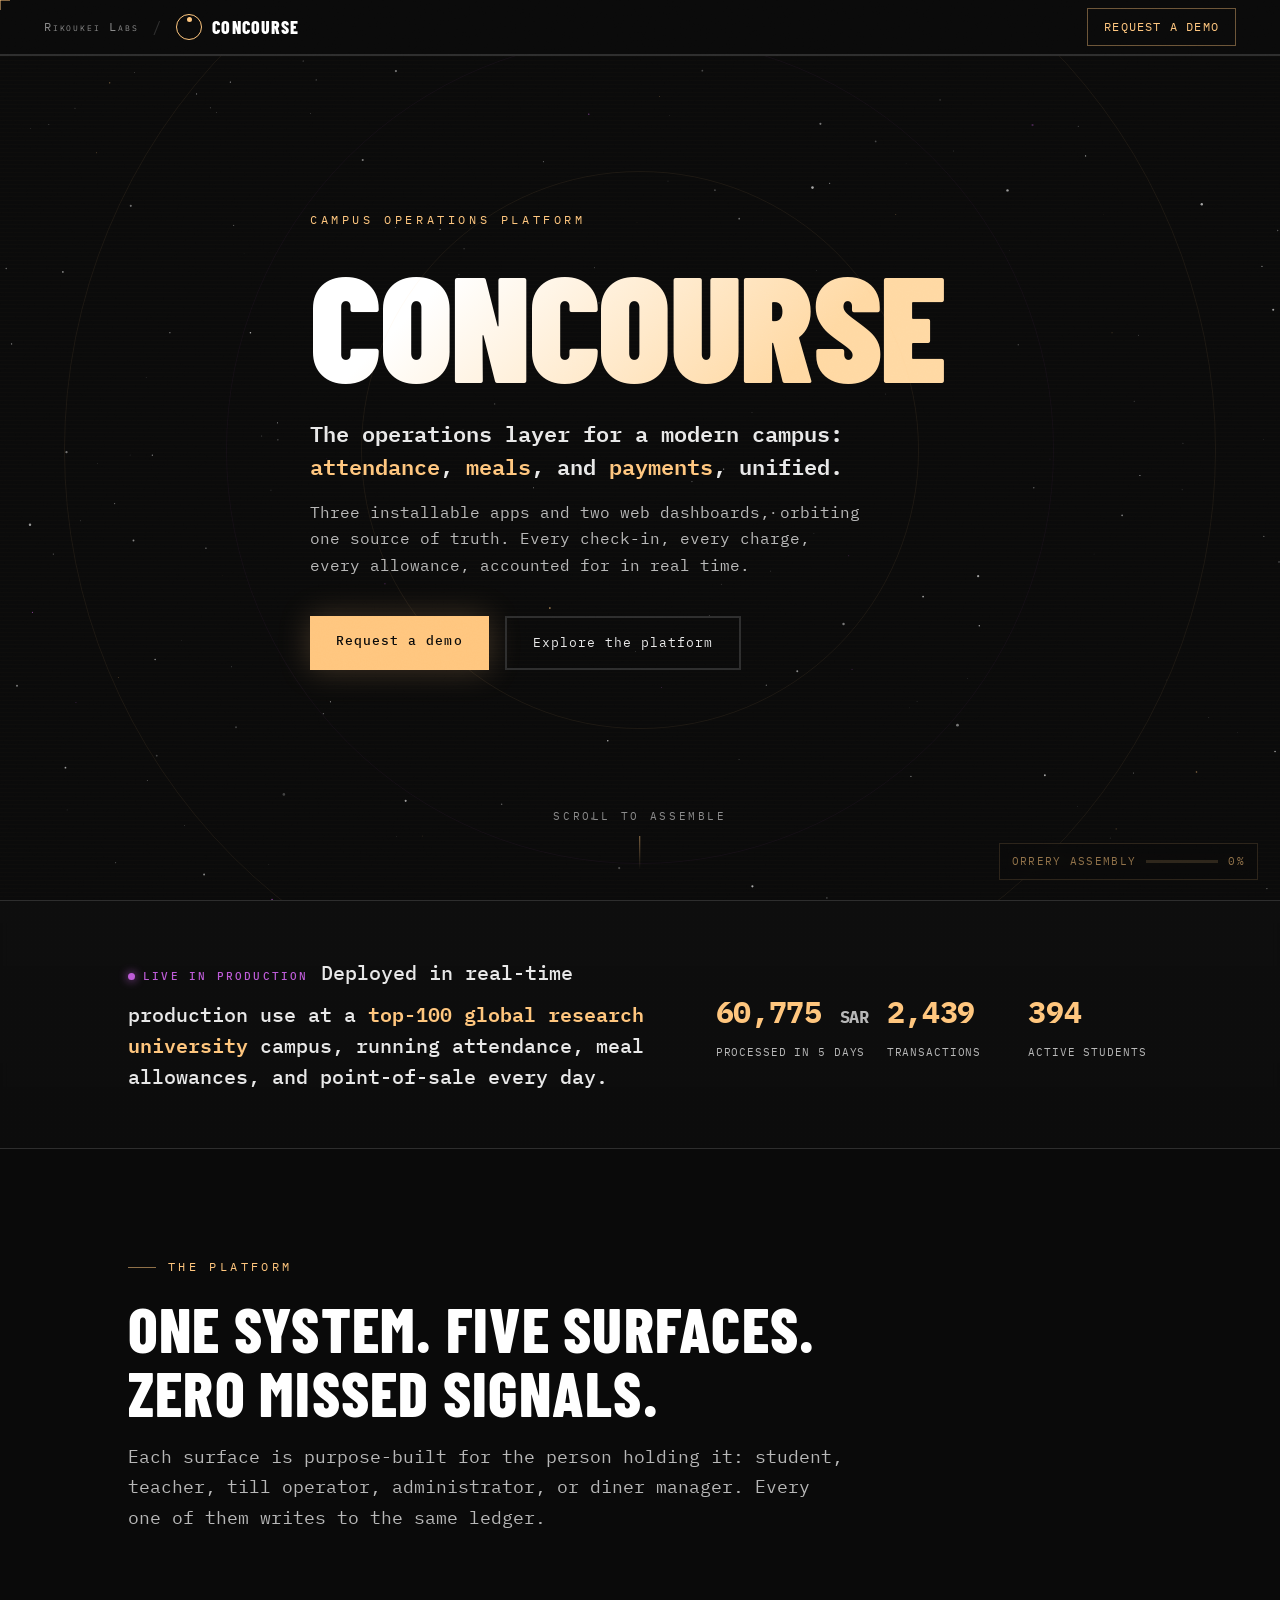
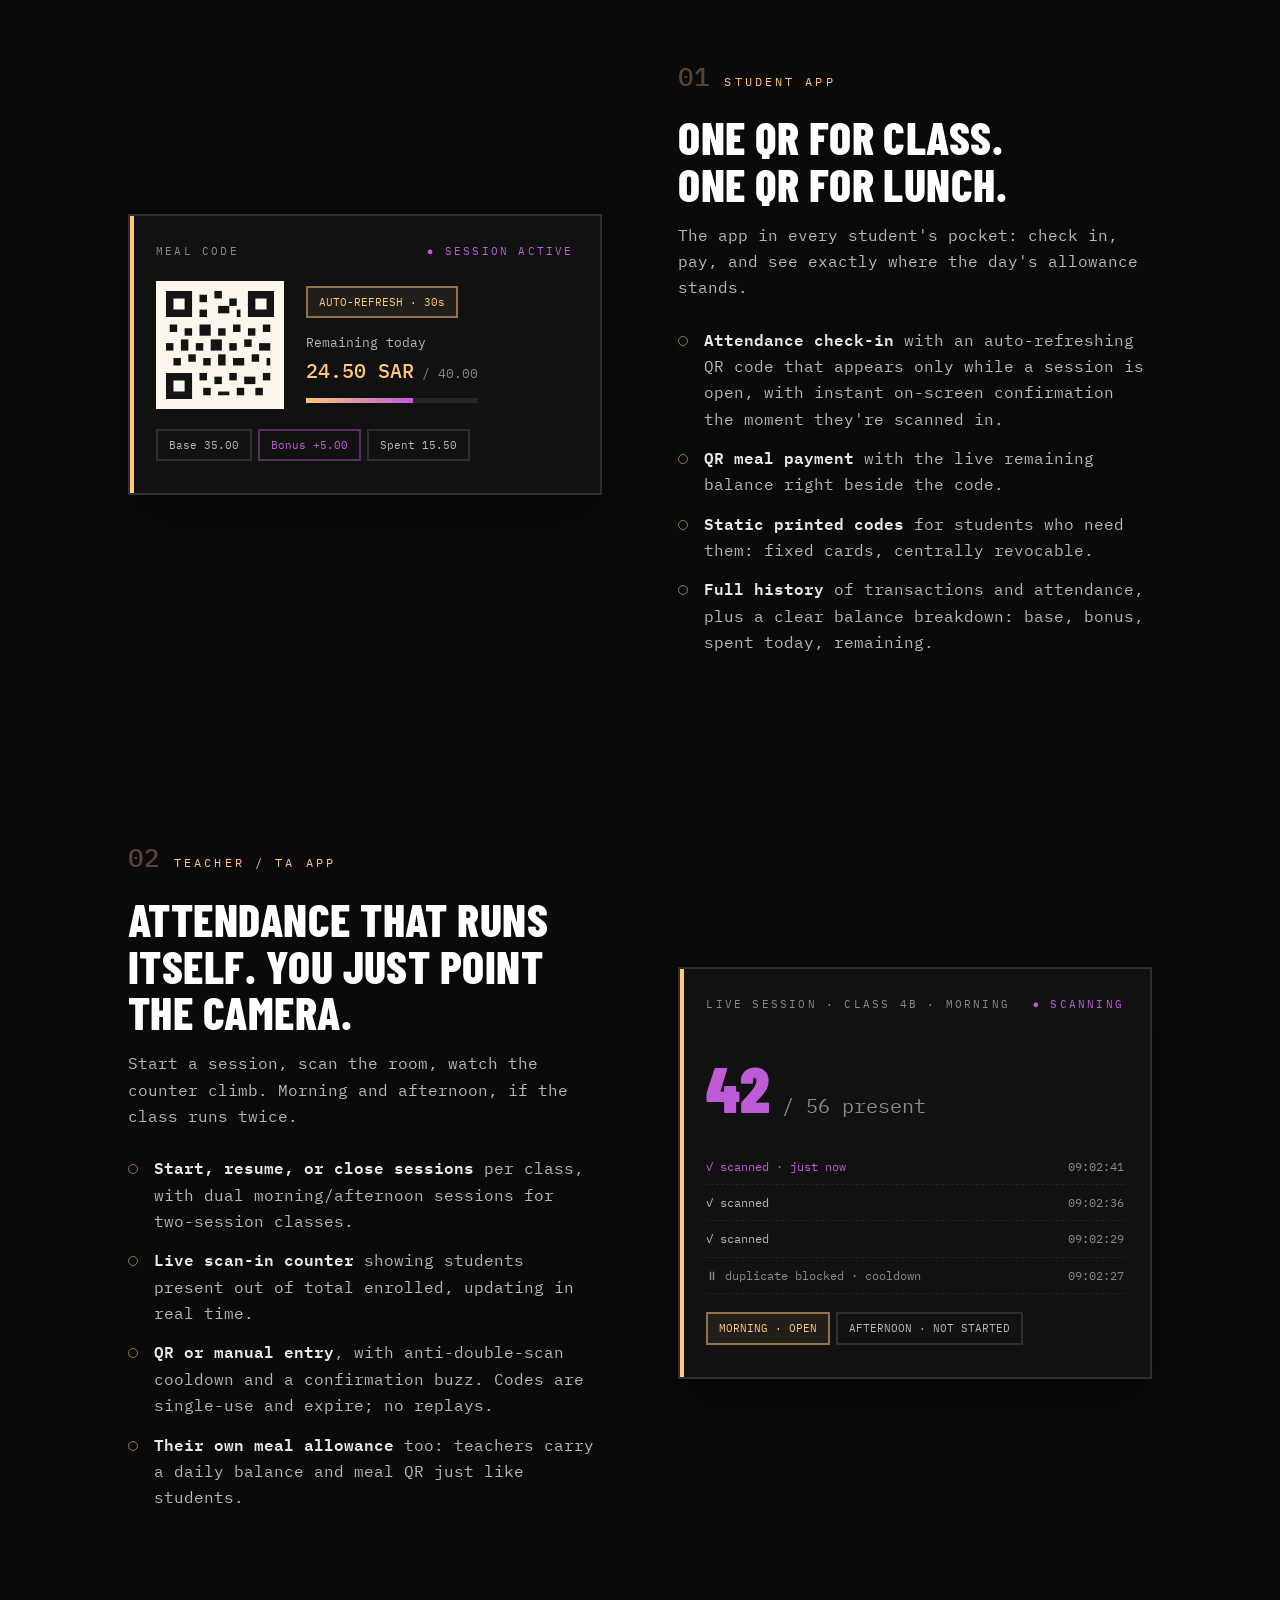
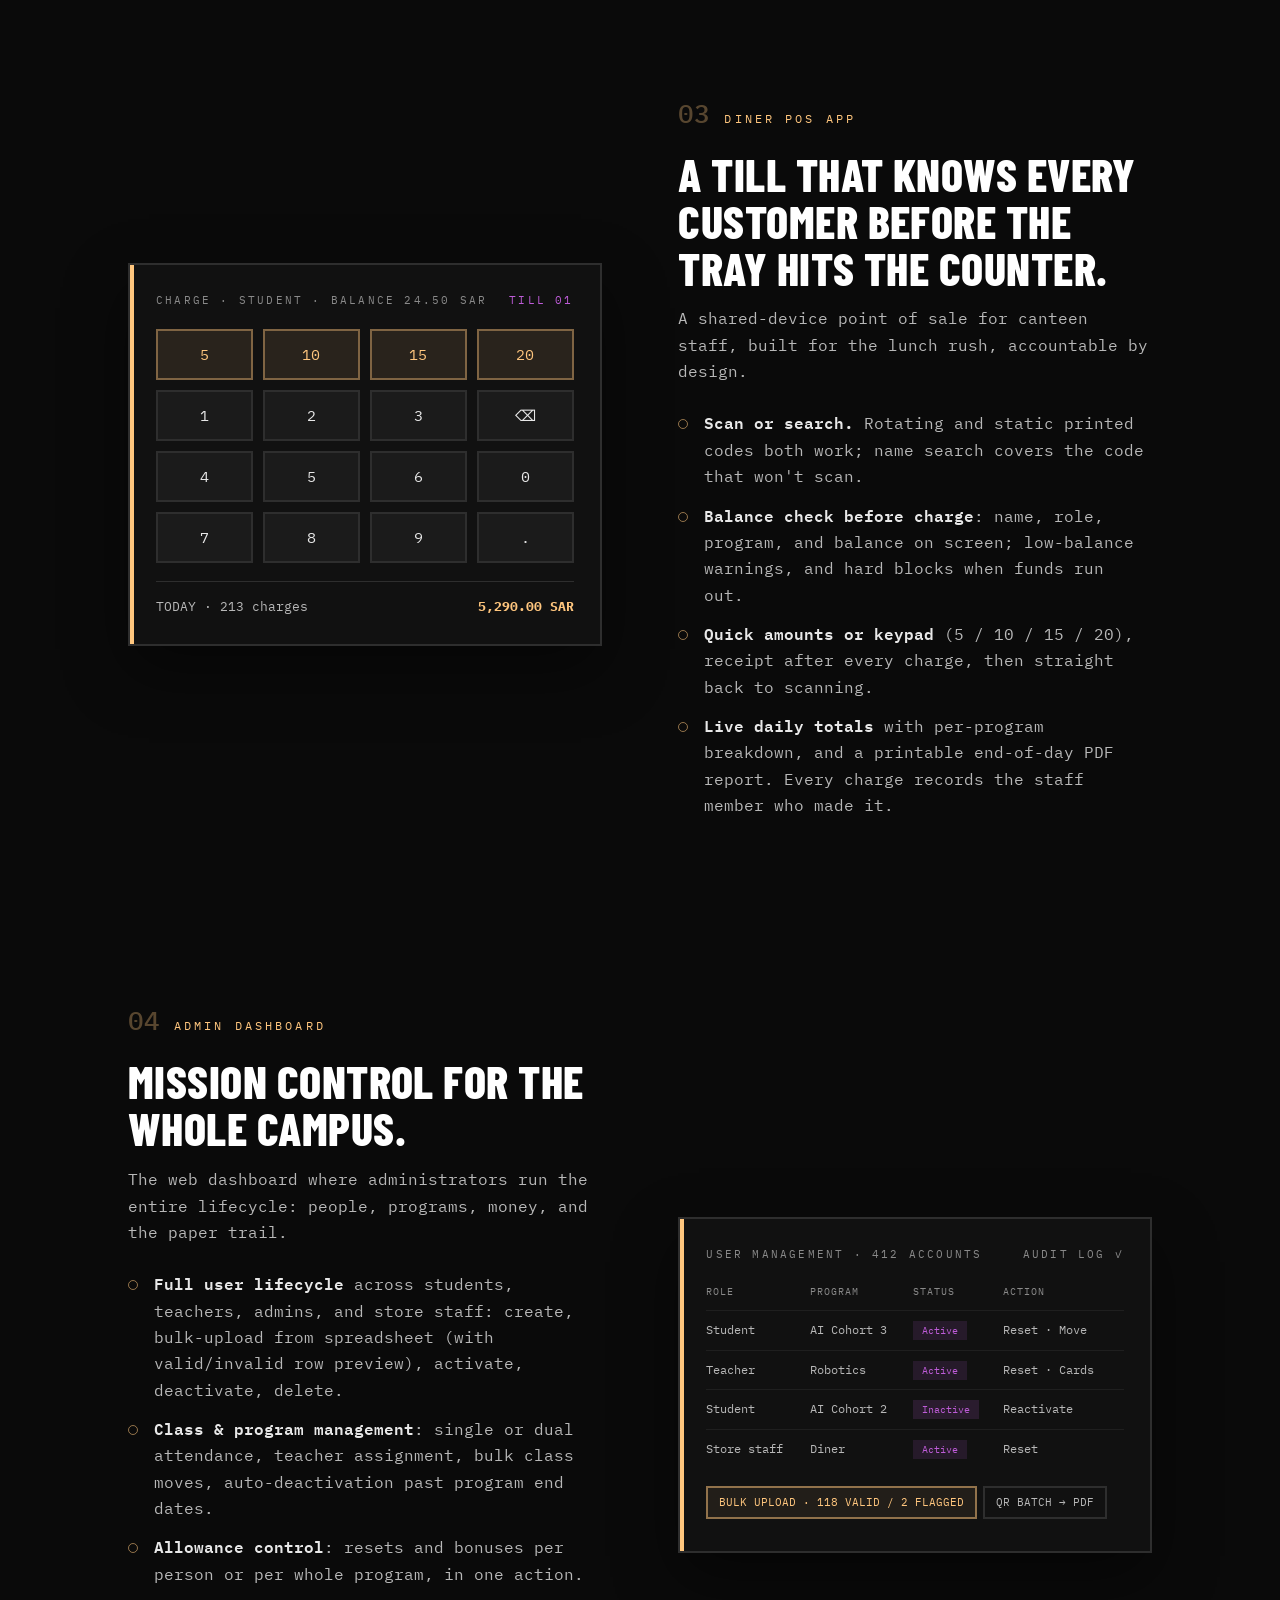
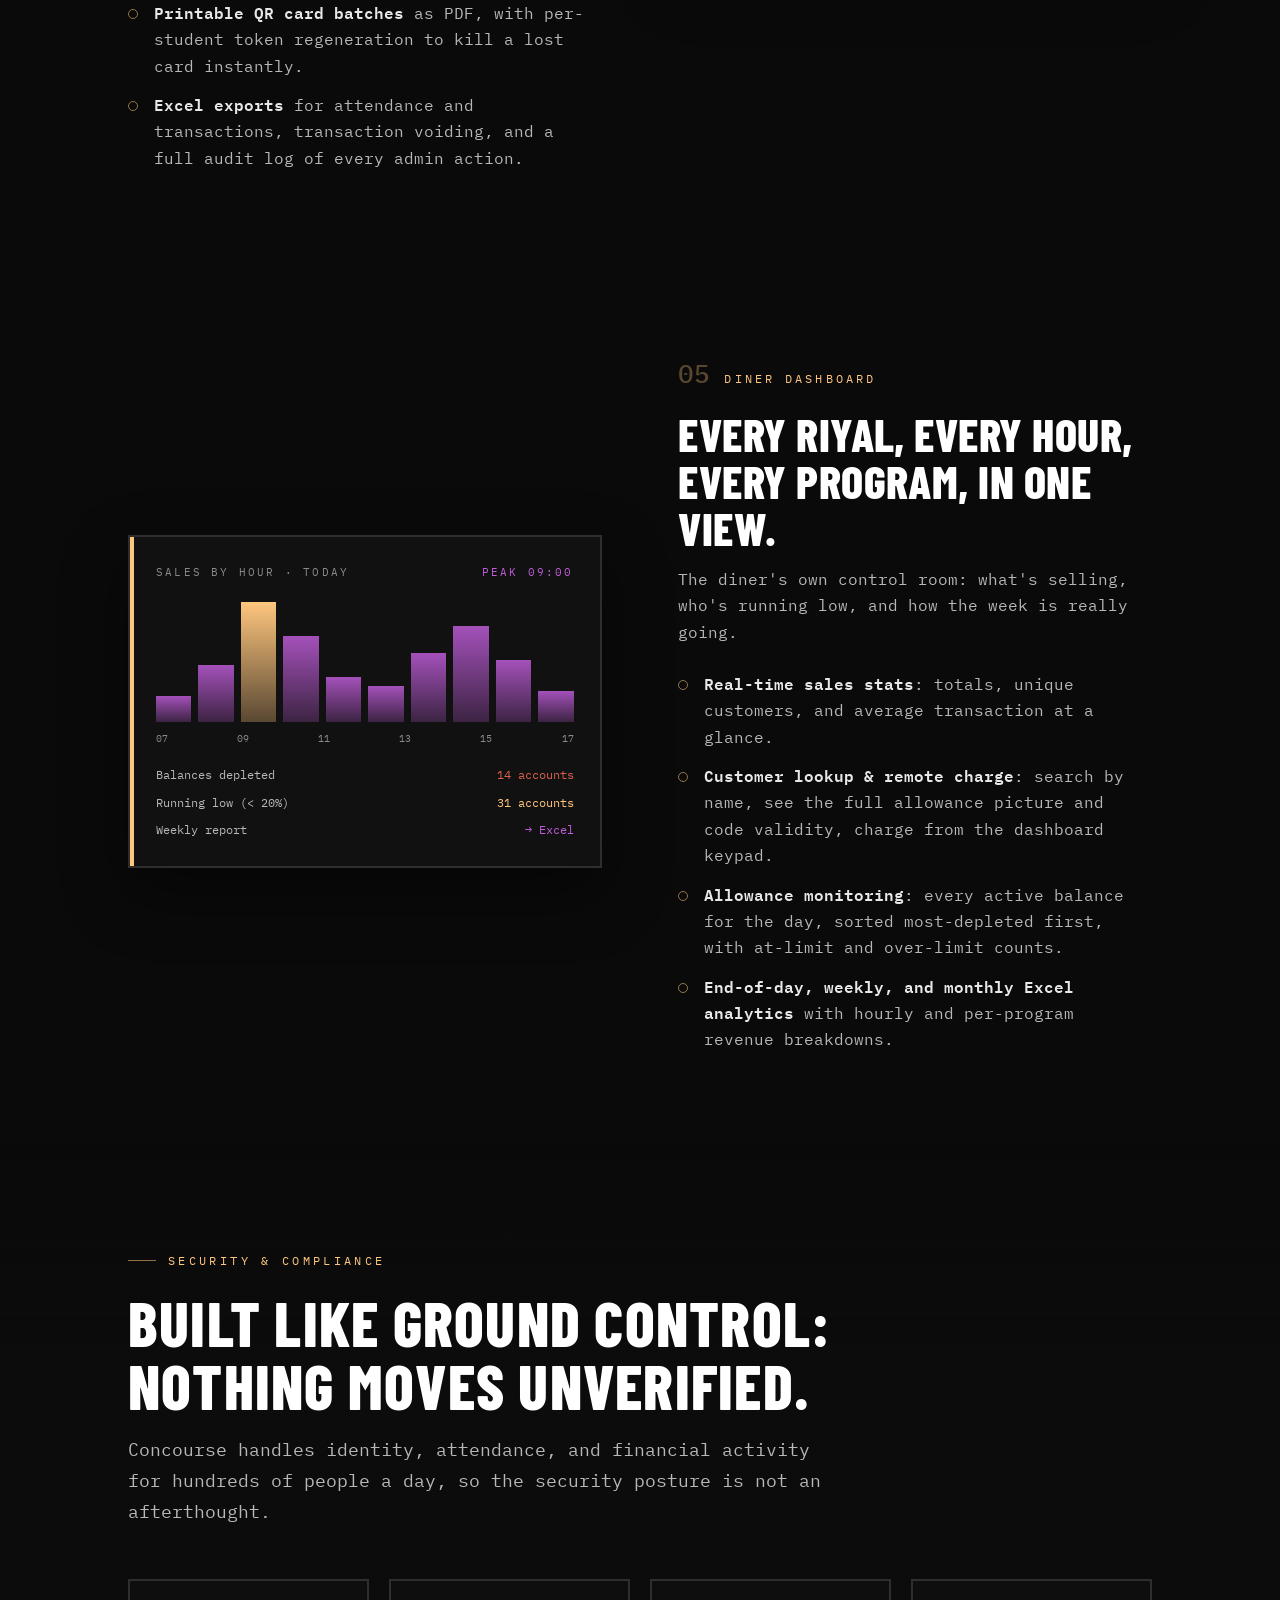
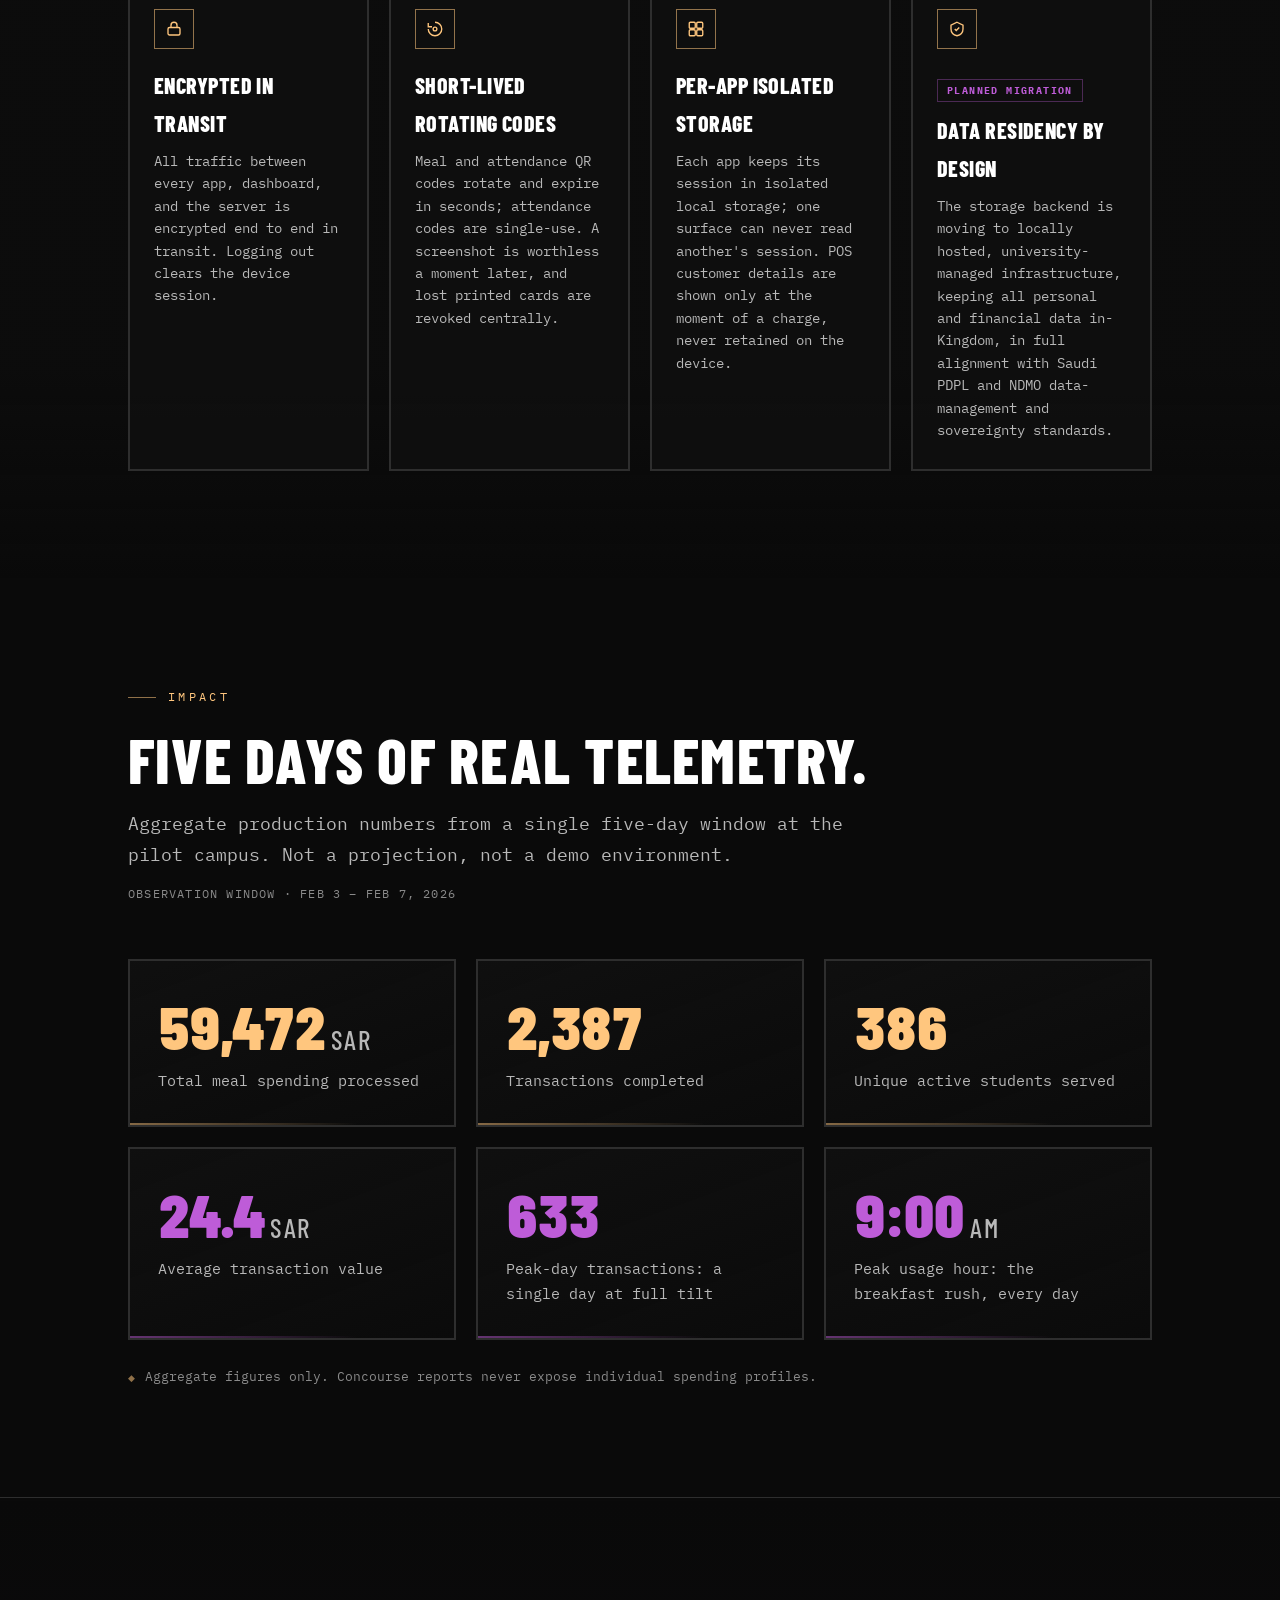
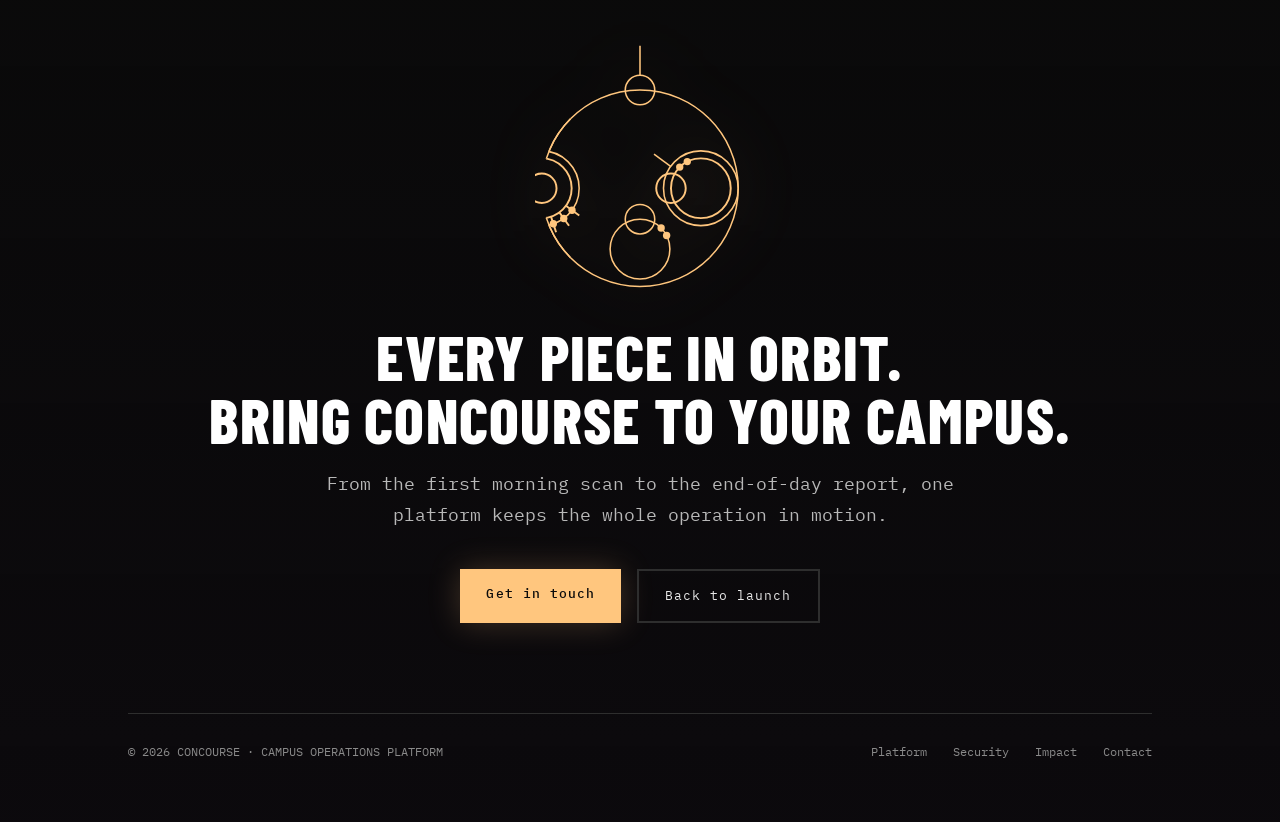
==== concourse/index.html @ 94d04d95 "add concourse" ====
<!DOCTYPE html>
<html lang="en">
<head>
<meta charset="UTF-8">
<meta name="viewport" content="width=device-width, initial-scale=1.0">
<title>Concourse | The operations layer for a modern campus</title>
<meta name="description" content="Concourse unifies attendance, meal allowances, and point-of-sale for a modern campus. Three installable apps, two web dashboards, one operations layer.">
<link rel="preconnect" href="https://fonts.googleapis.com">
<link rel="preconnect" href="https://fonts.gstatic.com" crossorigin>
<link href="https://fonts.googleapis.com/css2?family=Barlow+Condensed:wght@700;800;900&family=IBM+Plex+Mono:wght@400;500;600;700&display=swap" rel="stylesheet">
<style>
  :root {
    --bg: #0a0a0a;
    --bg-raised: #111111;
    --bg-card: #111111;
    --line: rgba(255, 198, 126, 0.14);
    --line-soft: #2e2e2e;
    --gold: #ffc67e;
    --gold-bright: #ffd9a3;
    --gold-dim: rgba(255, 198, 126, 0.55);
    --accent2: #be5cd8;
    --violet: #be5cd8;
    --red: #d9604f;
    --text: #e8e8e8;
    --text-dim: #b8b8b8;
    --text-faint: #8a8a8a;
    --font-display: "Barlow Condensed", "Arial Narrow", sans-serif;
    --font-mono: "IBM Plex Mono", ui-monospace, "SF Mono", Menlo, monospace;
    --max-w: 1120px;
  }

  * { margin: 0; padding: 0; box-sizing: border-box; }

  html { scroll-behavior: smooth; }
  @media (prefers-reduced-motion: reduce) {
    html { scroll-behavior: auto; }
  }

  body {
    background: var(--bg);
    color: var(--text);
    font-family: var(--font-mono);
    font-size: 15.5px;
    line-height: 1.7;
    overflow-x: hidden;
    -webkit-font-smoothing: antialiased;
  }

  ::selection { background: rgba(255, 198, 126, 0.25); color: #fff; }

  a { color: inherit; }

  /* ---------- Background layers ---------- */
  #starfield {
    position: fixed;
    inset: 0;
    z-index: 0;
    pointer-events: none;
  }

  #orrery-wrap {
    position: fixed;
    inset: 0;
    z-index: 0;
    display: flex;
    align-items: center;
    justify-content: center;
    pointer-events: none;
  }
  #orrery {
    width: min(88vmin, 780px);
    height: min(88vmin, 780px);
    opacity: 0.42;
    filter: drop-shadow(0 0 24px rgba(255, 198, 126, 0.12));
  }
  @media (max-width: 768px) {
    #orrery { width: 120vmin; height: 120vmin; opacity: 0.22; }
  }

  /* Assembly HUD readout */
  #hud {
    position: fixed;
    right: 22px;
    bottom: 20px;
    z-index: 40;
    font-family: var(--font-mono);
    font-size: 11px;
    letter-spacing: 0.12em;
    color: var(--gold-dim);
    background: rgba(10, 10, 10, 0.72);
    border: 1px solid var(--line);
    border-radius: 0;
    padding: 8px 12px;
    display: flex;
    align-items: center;
    gap: 10px;
    backdrop-filter: blur(6px);
    -webkit-backdrop-filter: blur(6px);
  }
  #hud .bar {
    width: 72px;
    height: 3px;
    background: rgba(255, 198, 126, 0.15);
    border-radius: 0;
    overflow: hidden;
  }
  #hud .bar i {
    display: block;
    height: 100%;
    width: 0%;
    background: var(--gold);
    border-radius: 0;
  }
  @media (max-width: 768px) { #hud { display: none; } }

  /* ---------- Page chrome ---------- */
  .page { position: relative; z-index: 1; }

  nav {
    position: fixed;
    top: 0; left: 0; right: 0;
    z-index: 50;
    display: flex;
    align-items: center;
    justify-content: space-between;
    padding: 0 clamp(20px, 4vw, 44px);
    height: 56px;
    background: var(--bg);
    border-bottom: 2px solid var(--line-soft);
    transition: border-color 0.3s;
  }
  nav.nav-scrolled { border-bottom-color: var(--gold); }
  .nav-left {
    display: flex;
    align-items: center;
    gap: 14px;
    min-width: 0;
  }
  .home-link {
    font-family: var(--font-mono);
    font-size: 12px;
    letter-spacing: 0.15em;
    font-variant: small-caps;
    text-decoration: none;
    color: var(--text-faint);
    white-space: nowrap;
    transition: color 0.2s;
  }
  .home-link:hover { color: var(--accent2); }
  .crumb-sep { color: var(--line-soft); font-family: var(--font-mono); }
  .brand {
    display: flex;
    align-items: center;
    gap: 10px;
    text-decoration: none;
    font-family: var(--font-display);
    font-weight: 800;
    letter-spacing: 0.06em;
    font-size: 18px;
    text-transform: uppercase;
    color: #ffffff;
  }
  .brand .mark {
    width: 26px; height: 26px;
    border: 1.5px solid var(--gold);
    border-radius: 50%;
    position: relative;
    flex-shrink: 0;
  }
  .brand .mark::after {
    content: "";
    position: absolute;
    top: 2px; left: 50%;
    width: 5px; height: 5px;
    margin-left: -2.5px;
    background: var(--gold);
    border-radius: 50%;
  }
  .nav-cta {
    font-family: var(--font-mono);
    font-size: 12px;
    letter-spacing: 0.1em;
    white-space: nowrap;
    text-decoration: none;
    color: var(--gold);
    border: 1px solid rgba(255, 198, 126, 0.4);
    border-radius: 0;
    padding: 8px 16px;
    transition: background 0.25s, color 0.25s;
  }
  .nav-cta:hover { background: var(--gold); color: #12100a; }
  @media (max-width: 480px) {
    .brand .brand-name { display: none; }
    .nav-cta { font-size: 11px; padding: 7px 12px; }
  }

  /* ---------- Shared section layout ---------- */
  section { position: relative; }
  .inner {
    max-width: var(--max-w);
    margin: 0 auto;
    padding: 0 clamp(20px, 5vw, 48px);
  }
  .eyebrow {
    font-family: var(--font-mono);
    font-size: 12px;
    letter-spacing: 0.28em;
    text-transform: uppercase;
    color: var(--gold);
    display: flex;
    align-items: center;
    gap: 12px;
    margin-bottom: 20px;
  }
  .eyebrow::before {
    content: "";
    width: 28px; height: 1px;
    background: var(--gold-dim);
  }
  h2 {
    font-family: var(--font-display);
    font-size: clamp(38px, 5.4vw, 62px);
    font-weight: 800;
    line-height: 1.02;
    letter-spacing: 0.02em;
    text-transform: uppercase;
    color: #ffffff;
    max-width: 18em;
  }
  .lede {
    color: var(--text-dim);
    max-width: 40em;
    margin-top: 18px;
    font-size: clamp(16px, 1.6vw, 18px);
  }

  /* Scroll reveal */
  .reveal {
    opacity: 0;
    transform: translateY(26px);
    transition: opacity 0.7s cubic-bezier(0.22, 1, 0.36, 1), transform 0.7s cubic-bezier(0.22, 1, 0.36, 1);
    transition-delay: var(--d, 0s);
  }
  .reveal.visible { opacity: 1; transform: none; }
  @media (prefers-reduced-motion: reduce) {
    .reveal { opacity: 1; transform: none; transition: none; }
  }

  /* ---------- Hero ---------- */
  .hero {
    min-height: 100svh;
    display: flex;
    flex-direction: column;
    justify-content: center;
    padding-top: 90px;
    padding-bottom: 110px;
    overflow: hidden;
  }
  .hero .orbits {
    position: absolute;
    inset: 0;
    display: flex;
    align-items: center;
    justify-content: center;
    pointer-events: none;
  }
  .hero .orbits span {
    position: absolute;
    border: 1px solid rgba(255, 198, 126, 0.07);
    border-radius: 50%;
  }
  .hero .orbits span:nth-child(1) { width: 62vmin; height: 62vmin; }
  .hero .orbits span:nth-child(2) { width: 92vmin; height: 92vmin; border-color: rgba(190, 92, 216, 0.05); }
  .hero .orbits span:nth-child(3) { width: 128vmin; height: 128vmin; }
  .hero-badge {
    font-family: var(--font-mono);
    font-size: 12px;
    letter-spacing: 0.3em;
    text-transform: uppercase;
    color: var(--gold);
    margin-bottom: 26px;
  }
  h1 {
    font-family: var(--font-display);
    font-size: clamp(68px, 12vw, 150px);
    font-weight: 900;
    letter-spacing: -0.01em;
    line-height: 0.9;
    text-transform: uppercase;
    background: linear-gradient(135deg, #ffffff 20%, var(--gold-bright) 75%);
    -webkit-background-clip: text;
    background-clip: text;
    color: transparent;
  }
  .hero .tagline {
    margin-top: 26px;
    font-size: clamp(16px, 2vw, 22px);
    font-weight: 600;
    color: var(--text);
    max-width: 30em;
    line-height: 1.5;
  }
  .hero .tagline em {
    font-style: normal;
    color: var(--gold);
  }
  .hero .sub {
    margin-top: 16px;
    color: var(--text-dim);
    max-width: 36em;
  }
  .hero-ctas { margin-top: 38px; display: flex; gap: 16px; flex-wrap: wrap; }
  .btn {
    display: inline-block;
    text-decoration: none;
    font-family: var(--font-mono);
    font-size: 13px;
    letter-spacing: 0.08em;
    padding: 14px 26px;
    border-radius: 0;
    transition: transform 0.2s, box-shadow 0.2s, background 0.2s, color 0.2s;
  }
  .btn-primary {
    background: var(--gold);
    color: #0a0a0a;
    font-weight: 500;
    box-shadow: 0 0 32px rgba(255, 198, 126, 0.22);
  }
  .btn-primary:hover { transform: translateY(-2px); box-shadow: 0 4px 44px rgba(255, 198, 126, 0.38); }
  .btn-ghost {
    color: var(--text);
    border: 2px solid var(--line-soft);
  }
  .btn-ghost:hover { border-color: var(--gold-dim); color: var(--gold); }
  .scroll-hint {
    position: absolute;
    bottom: 30px;
    left: 50%;
    transform: translateX(-50%);
    font-family: var(--font-mono);
    font-size: 11px;
    letter-spacing: 0.24em;
    color: var(--text-faint);
    text-transform: uppercase;
    display: flex;
    flex-direction: column;
    align-items: center;
    gap: 10px;
    white-space: nowrap;
  }
  .scroll-hint::after {
    content: "";
    width: 1px;
    height: 34px;
    background: linear-gradient(180deg, var(--gold-dim), transparent);
    animation: drip 2.2s ease-in-out infinite;
  }
  @keyframes drip {
    0% { transform: scaleY(0); transform-origin: top; }
    45% { transform: scaleY(1); transform-origin: top; }
    55% { transform: scaleY(1); transform-origin: bottom; }
    100% { transform: scaleY(0); transform-origin: bottom; }
  }
  @media (prefers-reduced-motion: reduce) { .scroll-hint::after { animation: none; } }

  /* ---------- Proof band ---------- */
  .proof {
    border-top: 1px solid var(--line-soft);
    border-bottom: 1px solid var(--line-soft);
    background: linear-gradient(180deg, rgba(17, 17, 17, 0.65), rgba(13, 13, 13, 0.85));
    backdrop-filter: blur(4px);
    -webkit-backdrop-filter: blur(4px);
    padding: 56px 0;
  }
  .proof .inner {
    display: grid;
    grid-template-columns: 1.2fr 1fr;
    gap: clamp(28px, 5vw, 72px);
    align-items: center;
  }
  .proof .claim {
    font-size: clamp(16px, 1.9vw, 20px);
    font-weight: 500;
    line-height: 1.55;
  }
  .proof .claim strong { color: var(--gold); font-weight: 600; }
  .proof .claim .live {
    display: inline-flex;
    align-items: center;
    gap: 8px;
    font-family: var(--font-mono);
    font-size: 11px;
    letter-spacing: 0.2em;
    color: var(--accent2);
    text-transform: uppercase;
    margin-bottom: 14px;
  }
  .proof .claim .live::before {
    content: "";
    width: 7px; height: 7px;
    border-radius: 50%;
    background: var(--accent2);
    box-shadow: 0 0 10px var(--accent2);
    animation: pulse 2s ease-in-out infinite;
  }
  @keyframes pulse { 50% { opacity: 0.35; } }
  .proof-stats {
    display: grid;
    grid-template-columns: repeat(3, 1fr);
    gap: 18px;
  }
  .proof-stats .ps b {
    display: block;
    font-size: clamp(22px, 2.6vw, 30px);
    font-weight: 700;
    color: var(--gold);
    letter-spacing: -0.01em;
    white-space: nowrap;
  }
  .proof-stats .ps span {
    font-family: var(--font-mono);
    font-size: 11px;
    letter-spacing: 0.08em;
    color: var(--text-dim);
    text-transform: uppercase;
  }
  @media (max-width: 860px) {
    .proof .inner { grid-template-columns: 1fr; }
  }

  /* ---------- Feature surfaces ---------- */
  .features-head { padding: clamp(90px, 12vh, 150px) 0 30px; }

  .surface {
    padding: clamp(70px, 10vh, 120px) 0;
  }
  .surface .inner {
    display: grid;
    grid-template-columns: 1fr 1fr;
    gap: clamp(36px, 6vw, 88px);
    align-items: center;
  }
  .surface:nth-of-type(even) .inner .s-visual { order: -1; }
  .s-label {
    font-family: var(--font-mono);
    font-size: 12px;
    letter-spacing: 0.26em;
    color: var(--gold);
    text-transform: uppercase;
    margin-bottom: 16px;
    display: flex;
    align-items: baseline;
    gap: 14px;
  }
  .s-label .num {
    font-size: 26px;
    color: rgba(255, 198, 126, 0.32);
    font-weight: 500;
    letter-spacing: 0;
  }
  .surface h3 {
    font-family: var(--font-display);
    font-size: clamp(32px, 4vw, 46px);
    font-weight: 800;
    line-height: 1.02;
    letter-spacing: 0.01em;
    text-transform: uppercase;
    color: #ffffff;
  }
  .surface .s-desc { color: var(--text-dim); margin-top: 14px; }
  .surface ul {
    list-style: none;
    margin-top: 26px;
    display: grid;
    gap: 13px;
  }
  .surface li {
    position: relative;
    padding-left: 26px;
    color: var(--text-dim);
    font-size: 15.5px;
  }
  .surface li::before {
    content: "";
    position: absolute;
    left: 0; top: 9px;
    width: 8px; height: 8px;
    border: 1.5px solid var(--gold-dim);
    border-radius: 50%;
  }
  .surface li b { color: var(--text); font-weight: 600; }

  /* Visual mock panels */
  .panel {
    background: linear-gradient(160deg, var(--bg-card), var(--bg-raised));
    border: 2px solid var(--line-soft);
    border-radius: 0;
    padding: 26px;
    box-shadow: 0 24px 60px rgba(0, 0, 0, 0.45);
    position: relative;
    overflow: hidden;
  }
  .panel::before {
    content: "";
    position: absolute;
    top: 0; left: 0;
    width: 4px;
    height: 100%;
    background: var(--gold);
  }
  .panel-title {
    font-family: var(--font-mono);
    font-size: 11px;
    letter-spacing: 0.2em;
    text-transform: uppercase;
    color: var(--text-faint);
    display: flex;
    justify-content: space-between;
    margin-bottom: 20px;
  }
  .panel-title .ok { color: var(--accent2); }

  .chip {
    display: inline-block;
    font-family: var(--font-mono);
    font-size: 11px;
    padding: 5px 11px;
    border-radius: 0;
    border: 2px solid var(--line-soft);
    color: var(--text-dim);
    margin: 0 6px 6px 0;
  }
  .chip.on { border-color: rgba(255, 198, 126, 0.5); color: var(--gold); background: rgba(255, 198, 126, 0.07); }
  .chip.teal { border-color: rgba(190, 92, 216, 0.4); color: var(--accent2); }

  .qr-row { display: flex; gap: 22px; align-items: center; flex-wrap: wrap; }
  .qr-box {
    background: #fdf6ec;
    border-radius: 0;
    padding: 10px;
    width: 128px;
    height: 128px;
    flex-shrink: 0;
  }
  .balance-line { font-family: var(--font-mono); font-size: 13px; color: var(--text-dim); margin-top: 8px; }
  .balance-line b { color: var(--gold); font-size: 20px; font-weight: 500; }
  .meter {
    height: 5px;
    background: rgba(160, 160, 160, 0.15);
    border-radius: 0;
    margin-top: 10px;
    overflow: hidden;
    min-width: 160px;
  }
  .meter i { display: block; height: 100%; width: 62%; background: linear-gradient(90deg, var(--gold), var(--accent2)); border-radius: 0; }

  .big-counter {
    display: flex;
    align-items: baseline;
    gap: 12px;
    font-weight: 700;
    margin: 6px 0 14px;
  }
  .big-counter b { font-family: var(--font-display); font-size: 64px; font-weight: 900; color: var(--accent2); letter-spacing: 0; }
  .big-counter span { font-size: 20px; color: var(--text-faint); font-weight: 400; }
  .scan-feed { font-family: var(--font-mono); font-size: 12px; display: grid; gap: 8px; color: var(--text-dim); }
  .scan-feed div { display: flex; justify-content: space-between; border-bottom: 1px dashed rgba(160, 160, 160, 0.12); padding-bottom: 7px; }
  .scan-feed .t { color: var(--text-faint); }
  .scan-feed .new { color: var(--accent2); }

  .keypad { display: grid; grid-template-columns: repeat(4, 1fr); gap: 10px; margin-top: 6px; }
  .keypad button {
    font-family: var(--font-mono);
    font-size: 15px;
    padding: 14px 0;
    background: rgba(160, 160, 160, 0.07);
    color: var(--text);
    border: 2px solid var(--line-soft);
    border-radius: 0;
    cursor: default;
  }
  .keypad button.gold { background: rgba(255, 198, 126, 0.1); border-color: rgba(255, 198, 126, 0.4); color: var(--gold); }
  .pos-total { display: flex; justify-content: space-between; font-family: var(--font-mono); font-size: 13px; color: var(--text-dim); margin-top: 18px; padding-top: 14px; border-top: 1px solid var(--line-soft); }
  .pos-total b { color: var(--gold); }

  .table-mock { font-family: var(--font-mono); font-size: 12px; width: 100%; border-collapse: collapse; }
  .table-mock th {
    text-align: left;
    color: var(--text-faint);
    font-weight: 400;
    letter-spacing: 0.1em;
    text-transform: uppercase;
    font-size: 10px;
    padding: 0 8px 10px 0;
  }
  .table-mock td { padding: 9px 8px 9px 0; border-top: 1px solid rgba(160, 160, 160, 0.1); color: var(--text-dim); }
  .pill { font-size: 10px; padding: 3px 9px; border-radius: 0; }
  .pill.a { background: rgba(190, 92, 216, 0.12); color: var(--accent2); }
  .pill.i { background: rgba(190, 92, 216, 0.14); color: var(--violet); }

  .bars { display: flex; align-items: flex-end; gap: 7px; height: 120px; margin-top: 10px; }
  .bars i {
    flex: 1;
    background: linear-gradient(180deg, rgba(190, 92, 216, 0.85), rgba(190, 92, 216, 0.25));
    border-radius: 0;
    min-width: 8px;
  }
  .bars i.peak { background: linear-gradient(180deg, var(--gold), rgba(255, 198, 126, 0.3)); }
  .bars-x { display: flex; justify-content: space-between; font-family: var(--font-mono); font-size: 10px; color: var(--text-faint); margin-top: 8px; }
  .low-list { margin-top: 18px; font-family: var(--font-mono); font-size: 12px; display: grid; gap: 7px; }
  .low-list div { display: flex; justify-content: space-between; color: var(--text-dim); }
  .low-list .warn { color: var(--gold); }
  .low-list .dep { color: var(--red); }

  @media (max-width: 860px) {
    .surface .inner { grid-template-columns: 1fr; }
    .surface:nth-of-type(even) .inner .s-visual { order: 0; }
  }

  /* ---------- Security ---------- */
  .security {
    padding: clamp(90px, 12vh, 150px) 0;
    background: linear-gradient(180deg, transparent, rgba(13, 13, 13, 0.6) 20%, rgba(13, 13, 13, 0.6) 80%, transparent);
  }
  .sec-grid {
    margin-top: 52px;
    display: grid;
    grid-template-columns: repeat(auto-fit, minmax(240px, 1fr));
    gap: 20px;
  }
  .sec-card {
    border: 2px solid var(--line-soft);
    border-radius: 0;
    padding: 28px 24px;
    background: rgba(17, 17, 17, 0.6);
    transition: border-color 0.3s, transform 0.3s;
  }
  .sec-card:hover { border-color: rgba(255, 198, 126, 0.35); transform: translateY(-3px); }
  .sec-card .ico {
    width: 40px; height: 40px;
    border: 1.5px solid var(--gold-dim);
    border-radius: 0;
    display: flex;
    align-items: center;
    justify-content: center;
    margin-bottom: 18px;
    color: var(--gold);
  }
  .sec-card h4 { font-family: var(--font-display); font-size: 22px; font-weight: 800; text-transform: uppercase; letter-spacing: 0.02em; color: #ffffff; margin-bottom: 8px; }
  .sec-card p { font-size: 14px; color: var(--text-dim); line-height: 1.6; }
  .sec-card .soon {
    display: inline-block;
    font-family: var(--font-mono);
    font-size: 10px;
    letter-spacing: 0.14em;
    text-transform: uppercase;
    color: var(--violet);
    border: 1px solid rgba(190, 92, 216, 0.35);
    border-radius: 0;
    padding: 2px 9px;
    margin-bottom: 10px;
  }

  /* ---------- Impact / metrics ---------- */
  .impact { padding: clamp(90px, 12vh, 150px) 0; }
  .impact .window-note {
    font-family: var(--font-mono);
    font-size: 12px;
    letter-spacing: 0.1em;
    color: var(--text-faint);
    margin-top: 14px;
  }
  .stat-grid {
    margin-top: 54px;
    display: grid;
    grid-template-columns: repeat(3, 1fr);
    gap: 20px;
  }
  .stat {
    border: 2px solid var(--line-soft);
    border-radius: 0;
    padding: 32px 28px;
    background: linear-gradient(160deg, rgba(17, 17, 17, 0.85), rgba(13, 13, 13, 0.5));
    position: relative;
    overflow: hidden;
  }
  .stat::after {
    content: "";
    position: absolute;
    bottom: 0; left: 0;
    width: 100%; height: 2px;
    background: linear-gradient(90deg, var(--gold), transparent 70%);
    opacity: 0.5;
  }
  .stat.teal::after { background: linear-gradient(90deg, var(--accent2), transparent 70%); }
  .stat .val {
    font-family: var(--font-display);
    font-size: clamp(42px, 5vw, 60px);
    font-weight: 900;
    letter-spacing: -0.02em;
    color: var(--gold);
    line-height: 1.1;
    font-variant-numeric: tabular-nums;
    white-space: nowrap;
  }
  .stat.teal .val { color: var(--accent2); }
  .stat .val small { font-size: 0.45em; font-weight: 500; color: var(--text-dim); letter-spacing: 0.05em; margin-left: 6px; }
  .stat .cap { margin-top: 10px; color: var(--text-dim); font-size: 14.5px; }
  .agg-note {
    margin-top: 26px;
    font-size: 13px;
    color: var(--text-faint);
    font-family: var(--font-mono);
    display: flex;
    align-items: center;
    gap: 10px;
  }
  .agg-note::before { content: "◆"; color: var(--gold-dim); font-size: 9px; }
  @media (max-width: 860px) { .stat-grid { grid-template-columns: 1fr 1fr; } }
  @media (max-width: 560px) { .stat-grid { grid-template-columns: 1fr; } }

  /* ---------- Footer / closing ---------- */
  .closing {
    padding: clamp(100px, 16vh, 190px) 0 60px;
    text-align: center;
    border-top: 1px solid var(--line-soft);
    background: linear-gradient(180deg, transparent, rgba(14, 10, 16, 0.55));
  }
  .closing .final-logo {
    width: clamp(150px, 22vw, 210px);
    height: auto;
    margin: 0 auto 36px;
    display: block;
    filter: drop-shadow(0 0 30px rgba(255, 198, 126, 0.25));
  }
  .closing h2 { margin: 0 auto; max-width: 15em; }
  .closing .lede { margin-left: auto; margin-right: auto; text-align: center; }
  .closing .hero-ctas { justify-content: center; }
  .foot-links {
    margin-top: 90px;
    padding-top: 28px;
    border-top: 1px solid var(--line-soft);
    display: flex;
    justify-content: space-between;
    align-items: center;
    flex-wrap: wrap;
    gap: 16px;
    font-family: var(--font-mono);
    font-size: 12px;
    color: var(--text-faint);
  }
  .foot-links .links { display: flex; gap: 18px 26px; flex-wrap: wrap; justify-content: center; }
  @media (max-width: 640px) {
    .foot-links { justify-content: center; text-align: center; }
  }
  .foot-links a { color: var(--text-faint); text-decoration: none; transition: color 0.2s; }
  .foot-links a:hover { color: var(--gold); }

  /* ---------- Rikoukei texture layers ---------- */
  .grain {
    position: fixed;
    inset: 0;
    width: 100%;
    height: 100%;
    pointer-events: none;
    z-index: 9000;
    opacity: 0.06;
    mix-blend-mode: overlay;
  }
  .scan-layer {
    position: fixed;
    inset: 0;
    pointer-events: none;
    z-index: 0;
    background: repeating-linear-gradient(
      0deg,
      transparent,
      transparent 3px,
      rgba(255, 198, 126, 0.015) 3px,
      rgba(255, 198, 126, 0.015) 4px
    );
  }

  /* ---------- Custom cursor (desktop) ---------- */
  @media (pointer: fine) {
    html, body, a, button { cursor: none; }
    .cursor-reticle {
      position: fixed;
      top: 0; left: 0;
      width: 24px; height: 24px;
      pointer-events: none;
      z-index: 10000;
      transform: translate(-50%, -50%);
      will-change: transform;
    }
    .cursor-reticle::before,
    .cursor-reticle::after {
      content: "";
      position: absolute;
      background: var(--gold);
    }
    .cursor-reticle::before { top: 50%; left: 2px; right: 2px; height: 1px; transform: translateY(-50%); }
    .cursor-reticle::after { left: 50%; top: 2px; bottom: 2px; width: 1px; transform: translateX(-50%); }
    .cursor-ring {
      position: fixed;
      top: 0; left: 0;
      width: 24px; height: 24px;
      border: 1.5px solid var(--gold);
      pointer-events: none;
      z-index: 10000;
      transform: translate(-50%, -50%);
      opacity: 0.6;
      will-change: transform;
    }
  }
  @media (pointer: coarse) {
    .cursor-reticle, .cursor-ring { display: none; }
  }

  /* ---------- Section header glitch ---------- */
  .glitch-active { animation: glitch-text 0.4s steps(2) forwards; }
  @keyframes glitch-text {
    0% { opacity: 1; transform: translate(0); text-shadow: none; }
    10% { opacity: 0.7; transform: translate(-3px, 1px); text-shadow: 2px 0 var(--gold), -2px 0 var(--accent2); }
    20% { opacity: 1; transform: translate(2px, -1px); text-shadow: -1px 0 var(--accent2), 1px 0 var(--gold); }
    30% { opacity: 0.8; transform: translate(0, 2px); text-shadow: 2px 0 var(--gold); }
    40% { opacity: 1; transform: translate(-1px, 0); text-shadow: none; }
    50% { opacity: 0.6; transform: translate(3px, 1px); text-shadow: -2px 0 var(--accent2), 3px 0 var(--gold); }
    60% { opacity: 1; transform: translate(0); text-shadow: 1px 0 var(--gold); }
    70% { opacity: 0.9; transform: translate(-2px, -1px); text-shadow: -1px 0 var(--accent2); }
    80% { opacity: 1; transform: translate(1px, 0); text-shadow: none; }
    100% { opacity: 1; transform: translate(0); text-shadow: none; }
  }
  @media (prefers-reduced-motion: reduce) {
    .glitch-active { animation: none; }
  }

  /* ---------- Warp-in arrival (from the Rikoukei site) ---------- */
  #warp-in {
    position: fixed;
    inset: 0;
    z-index: 9500;
    background: var(--bg);
    display: flex;
    align-items: center;
    justify-content: center;
    transition: opacity 0.5s ease;
  }
  #warp-in.done { opacity: 0; pointer-events: none; }
  #warp-in .wring {
    position: absolute;
    border: 2px solid var(--gold);
    border-radius: 50%;
    opacity: 0;
  }
  #warp-in .wring.r1 { width: 26vmin; height: 26vmin; }
  #warp-in .wring.r2 { width: 46vmin; height: 46vmin; border-color: var(--accent2); border-width: 1px; }
  #warp-in .wring.r3 { width: 68vmin; height: 68vmin; border-width: 1px; }
  #warp-in .wdot {
    position: absolute;
    width: 10px; height: 10px;
    background: var(--gold);
    border-radius: 50%;
    opacity: 0;
  }
  #warp-in .wlabel {
    position: absolute;
    margin-top: 42vmin;
    font-family: var(--font-mono);
    font-size: 12px;
    letter-spacing: 0.3em;
    color: var(--gold-dim);
    opacity: 0;
  }
  #warp-in.play .wring { animation: warp-ring 1.05s cubic-bezier(0.22, 1, 0.36, 1) forwards; }
  #warp-in.play .wring.r2 { animation-delay: 0.1s; }
  #warp-in.play .wring.r3 { animation-delay: 0.2s; }
  #warp-in.play .wdot { animation: warp-dot 0.9s ease forwards 0.15s; }
  #warp-in.play .wlabel { animation: warp-label 0.8s ease forwards 0.25s; }
  @keyframes warp-ring {
    0% { transform: scale(2.8); opacity: 0; }
    30% { opacity: 0.9; }
    100% { transform: scale(1); opacity: 0.15; }
  }
  @keyframes warp-dot {
    0% { transform: scale(0); opacity: 0; }
    40% { transform: scale(1.6); opacity: 1; }
    100% { transform: scale(1); opacity: 0.6; }
  }
  @keyframes warp-label {
    0% { opacity: 0; transform: translateY(8px); }
    100% { opacity: 1; transform: translateY(0); }
  }
</style>
</head>
<body>

<!-- Grain overlay via inline SVG filter (matches rikoukeilabs.com) -->
<svg class="grain" aria-hidden="true">
  <filter id="grain-filter">
    <feTurbulence type="fractalNoise" baseFrequency="0.65" numOctaves="3" stitchTiles="stitch"/>
    <feColorMatrix type="saturate" values="0"/>
  </filter>
  <rect width="100%" height="100%" filter="url(#grain-filter)"/>
</svg>

<!-- Custom cursor -->
<div class="cursor-reticle" aria-hidden="true"></div>
<div class="cursor-ring" aria-hidden="true"></div>

<!-- Warp arrival overlay (plays when navigating in from the Rikoukei site) -->
<div id="warp-in" aria-hidden="true">
  <span class="wring r3"></span>
  <span class="wring r2"></span>
  <span class="wring r1"></span>
  <span class="wdot"></span>
  <span class="wlabel">// DOCKING : CONCOURSE</span>
</div>

<canvas id="starfield" aria-hidden="true"></canvas>

<!-- Scroll-assembled orrery (the Concourse mark, piece by piece) -->
<div id="orrery-wrap" aria-hidden="true">
  <svg id="orrery" viewBox="0 0 1600 1600" xmlns="http://www.w3.org/2000/svg" fill="transparent">
    <defs>
      <clipPath id="clip-path-0"><circle cx="800" cy="800" r="253.05"/></clipPath>
      <mask id="mask-0"><rect width="1600" height="1600" fill="white"/><circle cx="546.95" cy="800" r="96.25" fill="black"/></mask>
      <mask id="mask-1"><rect width="1600" height="1600" fill="white"/><circle cx="546.95" cy="800" r="77" fill="black"/></mask>
    </defs>
    <g transform="translate(800,800) scale(2.07) translate(-800,-800)">
      <g>
        <path class="lp" d="M 978.9333709792559 978.9333709792558 A 253.04999999999998 253.04999999999998 0 0 1 621.0666290207441 978.9333709792559" fill="transparent" stroke-width="4" stroke="#ffc67e"/>
        <circle class="lp" cx="800" cy="956.8" r="77" stroke-width="4" stroke="#ffc67e"/>
        <circle class="ld" cx="868.6075023625043" cy="921.8427315200548" r="9.5" stroke-width="0" fill="#ffc67e"/>
        <circle class="ld" cx="854.4472221513641" cy="902.3527778486358" r="9.5" stroke-width="0" fill="#ffc67e"/>
        <circle class="lp" cx="800" cy="879.8" r="38" stroke-width="4" stroke="#ffc67e"/>
      </g>
      <g>
        <path class="lp" d="M 978.9333709792558 621.0666290207441 A 253.04999999999998 253.04999999999998 0 0 1 978.9333709792559 978.9333709792559" fill="transparent" stroke-width="4" stroke="#ffc67e"/>
        <circle class="lp" cx="956.8" cy="800" r="96.25" stroke-width="4" stroke="#ffc67e"/>
        <line class="lp" x1="878.9321142914113" y1="743.4256694668495" x2="836.1047771516875" y2="712.3097876736166" stroke-width="4" stroke="#ffc67e"/>
        <circle class="lp" cx="956.8" cy="800" r="77" stroke-width="5" stroke="#ffc67e"/>
        <circle class="ld" cx="921.8427315200548" cy="731.3924976374957" r="9.5" stroke-width="0" fill="#ffc67e"/>
        <circle class="ld" cx="902.3527778486358" cy="745.5527778486359" r="9.5" stroke-width="0" fill="#ffc67e"/>
        <circle class="lp" cx="879.8" cy="800" r="38" stroke-width="5" stroke="#ffc67e"/>
      </g>
      <g>
        <path class="lp" d="M 621.0666290207441 621.0666290207441 A 253.04999999999998 253.04999999999998 0 0 1 978.9333709792559 621.0666290207441" fill="transparent" stroke-width="4" stroke="#ffc67e"/>
        <circle class="lp" cx="800" cy="546.95" r="38" stroke-width="4" stroke="#ffc67e"/>
        <line class="lp" x1="800" y1="508.95000000000005" x2="800" y2="432.95000000000005" stroke-width="4" stroke="#ffc67e"/>
      </g>
      <g>
        <path class="lp" d="M 621.0666290207441 978.9333709792559 A 253.04999999999998 253.04999999999998 0 0 1 621.0666290207441 621.0666290207441" fill="transparent" mask="url(#mask-0)" stroke-width="4" stroke="#ffc67e"/>
        <path class="lp" d="M 546.95 703.75 A 96.25 96.25 0 0 1 546.95 896.25" clip-path="url(#clip-path-0)" stroke-width="4" stroke="#ffc67e"/>
        <circle class="ld" cx="576.6928857085887" cy="891.5391896934085" r="9.5" stroke-width="0" fill="#ffc67e"/>
        <circle class="ld" cx="603.5243305331505" cy="877.8678857085887" r="9.5" stroke-width="0" fill="#ffc67e"/>
        <circle class="ld" cx="624.8178857085887" cy="856.5743305331506" r="9.5" stroke-width="0" fill="#ffc67e"/>
        <path class="lp" d="M 621.0666290207441 978.9333709792559 A 253.04999999999998 253.04999999999998 0 0 1 621.0666290207441 621.0666290207441" fill="transparent" mask="url(#mask-1)" stroke-width="4" stroke="#ffc67e"/>
        <path class="lp" d="M 546.95 723 A 77 77 0 0 1 546.95 877" clip-path="url(#clip-path-0)" stroke-width="5" stroke="#ffc67e"/>
        <line class="lp" x1="570.7443085668709" y1="873.2313517547268" x2="583.83117827865" y2="913.5085952198266" stroke-width="5" stroke="#ffc67e"/>
        <line class="lp" x1="592.2094644265204" y1="862.294308566871" x2="617.1021698611066" y2="896.55617827865" stroke-width="5" stroke="#ffc67e"/>
        <line class="lp" x1="609.244308566871" y1="845.2594644265205" x2="643.50617827865" y2="870.1521698611067" stroke-width="5" stroke="#ffc67e"/>
        <circle class="lp" cx="546.95" cy="800" r="38" stroke-width="5" stroke="#ffc67e"/>
      </g>
    </g>
  </svg>
</div>

<div class="scan-layer" aria-hidden="true"></div>

<div id="hud" aria-hidden="true">
  <span>ORRERY&nbsp;ASSEMBLY</span>
  <span class="bar"><i id="hud-fill"></i></span>
  <span id="hud-pct">0%</span>
</div>

<nav id="site-nav">
  <div class="nav-left">
    <a class="home-link" href="../">Rikoukei Labs</a>
    <span class="crumb-sep">/</span>
    <a class="brand" href="#top">
      <span class="mark"></span>
      <span class="brand-name">Concourse</span>
    </a>
  </div>
  <a class="nav-cta" href="#contact">REQUEST A DEMO</a>
</nav>

<div class="page" id="top">

  <!-- ============ HERO ============ -->
  <section class="hero">
    <div class="orbits" aria-hidden="true"><span></span><span></span><span></span></div>
    <div class="inner">
      <div class="hero-badge reveal">CAMPUS OPERATIONS PLATFORM</div>
      <h1 class="reveal" style="--d:.08s">Concourse</h1>
      <p class="tagline reveal" style="--d:.16s">The operations layer for a modern campus: <em>attendance</em>, <em>meals</em>, and <em>payments</em>, unified.</p>
      <p class="sub reveal" style="--d:.24s">Three installable apps and two web dashboards, orbiting one source of truth. Every check-in, every charge, every allowance, accounted for in real time.</p>
      <div class="hero-ctas reveal" style="--d:.32s">
        <a class="btn btn-primary" href="#contact">Request a demo</a>
        <a class="btn btn-ghost" href="#platform">Explore the platform</a>
      </div>
    </div>
    <div class="scroll-hint">Scroll to assemble</div>
  </section>

  <!-- ============ PROOF BAND ============ -->
  <section class="proof">
    <div class="inner">
      <div class="claim reveal">
        <div class="live">Live in production</div>
        Deployed in real-time production use at a <strong>top-100 global research university</strong> campus, running attendance, meal allowances, and point-of-sale every day.
      </div>
      <div class="proof-stats">
        <div class="ps reveal" style="--d:.1s"><b>60,775 <small style="font-size:.55em;color:var(--text-dim)">SAR</small></b><span>processed in 5 days</span></div>
        <div class="ps reveal" style="--d:.2s"><b>2,439</b><span>transactions</span></div>
        <div class="ps reveal" style="--d:.3s"><b>394</b><span>active students</span></div>
      </div>
    </div>
  </section>

  <!-- ============ FEATURES ============ -->
  <section class="features-head" id="platform">
    <div class="inner">
      <div class="eyebrow reveal">The platform</div>
      <h2 class="reveal" style="--d:.1s">One system. Five surfaces.<br>Zero missed signals.</h2>
      <p class="lede reveal" style="--d:.2s">Each surface is purpose-built for the person holding it: student, teacher, till operator, administrator, or diner manager. Every one of them writes to the same ledger.</p>
    </div>
  </section>

  <!-- Surface 01: Student App -->
  <section class="surface">
    <div class="inner">
      <div class="s-copy reveal">
        <div class="s-label"><span class="num">01</span> Student App</div>
        <h3>One QR for class.<br>One QR for lunch.</h3>
        <p class="s-desc">The app in every student's pocket: check in, pay, and see exactly where the day's allowance stands.</p>
        <ul>
          <li><b>Attendance check-in</b> with an auto-refreshing QR code that appears only while a session is open, with instant on-screen confirmation the moment they're scanned in.</li>
          <li><b>QR meal payment</b> with the live remaining balance right beside the code.</li>
          <li><b>Static printed codes</b> for students who need them: fixed cards, centrally revocable.</li>
          <li><b>Full history</b> of transactions and attendance, plus a clear balance breakdown: base, bonus, spent today, remaining.</li>
        </ul>
      </div>
      <div class="s-visual reveal" style="--d:.15s">
        <div class="panel">
          <div class="panel-title"><span>MEAL CODE</span><span class="ok">● SESSION ACTIVE</span></div>
          <div class="qr-row">
            <div class="qr-box">
              <svg viewBox="0 0 29 29" width="100%" height="100%" aria-hidden="true">
                <g fill="#141414">
                  <path d="M0 0h7v7H0zM2 2h3v3H2zM22 0h7v7h-7zM24 2h3v3h-3zM0 22h7v7H0zM2 24h3v3H2z" fill-rule="evenodd"/>
                  <rect x="9" y="1" width="2" height="2"/><rect x="13" y="0" width="2" height="2"/><rect x="17" y="2" width="2" height="2"/>
                  <rect x="9" y="5" width="2" height="2"/><rect x="14" y="4" width="3" height="2"/><rect x="19" y="5" width="1" height="2"/>
                  <rect x="1" y="9" width="2" height="2"/><rect x="5" y="10" width="2" height="2"/><rect x="9" y="9" width="3" height="3"/>
                  <rect x="14" y="10" width="2" height="2"/><rect x="18" y="9" width="2" height="2"/><rect x="22" y="10" width="2" height="2"/>
                  <rect x="26" y="9" width="2" height="2"/><rect x="0" y="14" width="2" height="2"/><rect x="4" y="13" width="2" height="3"/>
                  <rect x="8" y="14" width="2" height="2"/><rect x="12" y="13" width="3" height="3"/><rect x="17" y="14" width="2" height="2"/>
                  <rect x="21" y="13" width="2" height="2"/><rect x="25" y="14" width="3" height="2"/><rect x="2" y="18" width="2" height="2"/>
                  <rect x="6" y="17" width="2" height="2"/><rect x="10" y="18" width="2" height="2"/><rect x="14" y="17" width="2" height="3"/>
                  <rect x="18" y="18" width="3" height="2"/><rect x="23" y="17" width="2" height="2"/><rect x="27" y="18" width="1" height="2"/>
                  <rect x="9" y="22" width="2" height="2"/><rect x="13" y="23" width="2" height="2"/><rect x="17" y="22" width="2" height="2"/>
                  <rect x="21" y="23" width="3" height="2"/><rect x="26" y="22" width="2" height="2"/><rect x="10" y="26" width="2" height="2"/>
                  <rect x="14" y="27" width="3" height="1"/><rect x="19" y="26" width="2" height="2"/><rect x="24" y="26" width="2" height="2"/>
                </g>
              </svg>
            </div>
            <div>
              <div class="chip on">AUTO-REFRESH · 30s</div>
              <div class="balance-line">Remaining today<br><b>24.50 SAR</b> <span style="color:var(--text-faint)">/ 40.00</span></div>
              <div class="meter"><i></i></div>
            </div>
          </div>
          <div style="margin-top:20px">
            <span class="chip">Base 35.00</span><span class="chip teal">Bonus +5.00</span><span class="chip">Spent 15.50</span>
          </div>
        </div>
      </div>
    </div>
  </section>

  <!-- Surface 02: Teacher/TA App -->
  <section class="surface">
    <div class="inner">
      <div class="s-copy reveal">
        <div class="s-label"><span class="num">02</span> Teacher / TA App</div>
        <h3>Attendance that runs itself. You just point the camera.</h3>
        <p class="s-desc">Start a session, scan the room, watch the counter climb. Morning and afternoon, if the class runs twice.</p>
        <ul>
          <li><b>Start, resume, or close sessions</b> per class, with dual morning/afternoon sessions for two-session classes.</li>
          <li><b>Live scan-in counter</b> showing students present out of total enrolled, updating in real time.</li>
          <li><b>QR or manual entry</b>, with anti-double-scan cooldown and a confirmation buzz. Codes are single-use and expire; no replays.</li>
          <li><b>Their own meal allowance</b> too: teachers carry a daily balance and meal QR just like students.</li>
        </ul>
      </div>
      <div class="s-visual reveal" style="--d:.15s">
        <div class="panel">
          <div class="panel-title"><span>LIVE SESSION · CLASS 4B · MORNING</span><span class="ok">● SCANNING</span></div>
          <div class="big-counter"><b>42</b><span>/ 56 present</span></div>
          <div class="scan-feed">
            <div><span class="new">✓ scanned · just now</span><span class="t">09:02:41</span></div>
            <div><span>✓ scanned</span><span class="t">09:02:36</span></div>
            <div><span>✓ scanned</span><span class="t">09:02:29</span></div>
            <div><span style="color:var(--text-faint)">⏸ duplicate blocked · cooldown</span><span class="t">09:02:27</span></div>
          </div>
          <div style="margin-top:18px">
            <span class="chip on">MORNING · OPEN</span><span class="chip">AFTERNOON · NOT STARTED</span>
          </div>
        </div>
      </div>
    </div>
  </section>

  <!-- Surface 03: Diner POS -->
  <section class="surface">
    <div class="inner">
      <div class="s-copy reveal">
        <div class="s-label"><span class="num">03</span> Diner POS App</div>
        <h3>A till that knows every customer before the tray hits the counter.</h3>
        <p class="s-desc">A shared-device point of sale for canteen staff, built for the lunch rush, accountable by design.</p>
        <ul>
          <li><b>Scan or search.</b> Rotating and static printed codes both work; name search covers the code that won't scan.</li>
          <li><b>Balance check before charge</b>: name, role, program, and balance on screen; low-balance warnings, and hard blocks when funds run out.</li>
          <li><b>Quick amounts or keypad</b> (5 / 10 / 15 / 20), receipt after every charge, then straight back to scanning.</li>
          <li><b>Live daily totals</b> with per-program breakdown, and a printable end-of-day PDF report. Every charge records the staff member who made it.</li>
        </ul>
      </div>
      <div class="s-visual reveal" style="--d:.15s">
        <div class="panel">
          <div class="panel-title"><span>CHARGE · STUDENT · BALANCE 24.50 SAR</span><span class="ok">TILL 01</span></div>
          <div class="keypad">
            <button class="gold">5</button><button class="gold">10</button><button class="gold">15</button><button class="gold">20</button>
            <button>1</button><button>2</button><button>3</button><button>⌫</button>
            <button>4</button><button>5</button><button>6</button><button>0</button>
            <button>7</button><button>8</button><button>9</button><button>.</button>
          </div>
          <div class="pos-total"><span>TODAY · 213 charges</span><b>5,290.00 SAR</b></div>
        </div>
      </div>
    </div>
  </section>

  <!-- Surface 04: Admin Dashboard -->
  <section class="surface">
    <div class="inner">
      <div class="s-copy reveal">
        <div class="s-label"><span class="num">04</span> Admin Dashboard</div>
        <h3>Mission control for the whole campus.</h3>
        <p class="s-desc">The web dashboard where administrators run the entire lifecycle: people, programs, money, and the paper trail.</p>
        <ul>
          <li><b>Full user lifecycle</b> across students, teachers, admins, and store staff: create, bulk-upload from spreadsheet (with valid/invalid row preview), activate, deactivate, delete.</li>
          <li><b>Class & program management</b>: single or dual attendance, teacher assignment, bulk class moves, auto-deactivation past program end dates.</li>
          <li><b>Allowance control</b>: resets and bonuses per person or per whole program, in one action.</li>
          <li><b>Printable QR card batches</b> as PDF, with per-student token regeneration to kill a lost card instantly.</li>
          <li><b>Excel exports</b> for attendance and transactions, transaction voiding, and a full audit log of every admin action.</li>
        </ul>
      </div>
      <div class="s-visual reveal" style="--d:.15s">
        <div class="panel">
          <div class="panel-title"><span>USER MANAGEMENT · 412 ACCOUNTS</span><span>AUDIT LOG ✓</span></div>
          <table class="table-mock">
            <tr><th>Role</th><th>Program</th><th>Status</th><th>Action</th></tr>
            <tr><td>Student</td><td>AI Cohort 3</td><td><span class="pill a">Active</span></td><td>Reset · Move</td></tr>
            <tr><td>Teacher</td><td>Robotics</td><td><span class="pill a">Active</span></td><td>Reset · Cards</td></tr>
            <tr><td>Student</td><td>AI Cohort 2</td><td><span class="pill i">Inactive</span></td><td>Reactivate</td></tr>
            <tr><td>Store staff</td><td>Diner</td><td><span class="pill a">Active</span></td><td>Reset</td></tr>
          </table>
          <div style="margin-top:18px">
            <span class="chip on">BULK UPLOAD · 118 VALID / 2 FLAGGED</span><span class="chip">QR BATCH → PDF</span>
          </div>
        </div>
      </div>
    </div>
  </section>

  <!-- Surface 05: Diner Dashboard -->
  <section class="surface">
    <div class="inner">
      <div class="s-copy reveal">
        <div class="s-label"><span class="num">05</span> Diner Dashboard</div>
        <h3>Every riyal, every hour, every program, in one view.</h3>
        <p class="s-desc">The diner's own control room: what's selling, who's running low, and how the week is really going.</p>
        <ul>
          <li><b>Real-time sales stats</b>: totals, unique customers, and average transaction at a glance.</li>
          <li><b>Customer lookup & remote charge</b>: search by name, see the full allowance picture and code validity, charge from the dashboard keypad.</li>
          <li><b>Allowance monitoring</b>: every active balance for the day, sorted most-depleted first, with at-limit and over-limit counts.</li>
          <li><b>End-of-day, weekly, and monthly Excel analytics</b> with hourly and per-program revenue breakdowns.</li>
        </ul>
      </div>
      <div class="s-visual reveal" style="--d:.15s">
        <div class="panel">
          <div class="panel-title"><span>SALES BY HOUR · TODAY</span><span class="ok">PEAK 09:00</span></div>
          <div class="bars" aria-hidden="true">
            <i style="height:22%"></i><i style="height:48%"></i><i class="peak" style="height:100%"></i><i style="height:72%"></i>
            <i style="height:38%"></i><i style="height:30%"></i><i style="height:58%"></i><i style="height:80%"></i>
            <i style="height:52%"></i><i style="height:26%"></i>
          </div>
          <div class="bars-x"><span>07</span><span>09</span><span>11</span><span>13</span><span>15</span><span>17</span></div>
          <div class="low-list">
            <div><span>Balances depleted</span><span class="dep">14 accounts</span></div>
            <div><span>Running low (&lt; 20%)</span><span class="warn">31 accounts</span></div>
            <div><span>Weekly report</span><span style="color:var(--accent2)">→ Excel</span></div>
          </div>
        </div>
      </div>
    </div>
  </section>

  <!-- ============ SECURITY ============ -->
  <section class="security" id="security">
    <div class="inner">
      <div class="eyebrow reveal">Security &amp; compliance</div>
      <h2 class="reveal" style="--d:.1s">Built like ground control:<br>nothing moves unverified.</h2>
      <p class="lede reveal" style="--d:.2s">Concourse handles identity, attendance, and financial activity for hundreds of people a day, so the security posture is not an afterthought.</p>
      <div class="sec-grid">
        <div class="sec-card reveal">
          <div class="ico"><svg width="18" height="18" viewBox="0 0 24 24" fill="none" stroke="currentColor" stroke-width="1.8"><rect x="4" y="10" width="16" height="10" rx="2"/><path d="M8 10V7a4 4 0 0 1 8 0v3"/></svg></div>
          <h4>Encrypted in transit</h4>
          <p>All traffic between every app, dashboard, and the server is encrypted end to end in transit. Logging out clears the device session.</p>
        </div>
        <div class="sec-card reveal" style="--d:.1s">
          <div class="ico"><svg width="18" height="18" viewBox="0 0 24 24" fill="none" stroke="currentColor" stroke-width="1.8"><path d="M12 3a9 9 0 1 1-9 9"/><path d="M3 4v5h5"/><circle cx="12" cy="12" r="2.5"/></svg></div>
          <h4>Short-lived rotating codes</h4>
          <p>Meal and attendance QR codes rotate and expire in seconds; attendance codes are single-use. A screenshot is worthless a moment later, and lost printed cards are revoked centrally.</p>
        </div>
        <div class="sec-card reveal" style="--d:.2s">
          <div class="ico"><svg width="18" height="18" viewBox="0 0 24 24" fill="none" stroke="currentColor" stroke-width="1.8"><rect x="3" y="3" width="8" height="8" rx="1.5"/><rect x="13" y="13" width="8" height="8" rx="1.5"/><rect x="13" y="3" width="8" height="8" rx="1.5"/><rect x="3" y="13" width="8" height="8" rx="1.5"/></svg></div>
          <h4>Per-app isolated storage</h4>
          <p>Each app keeps its session in isolated local storage; one surface can never read another's session. POS customer details are shown only at the moment of a charge, never retained on the device.</p>
        </div>
        <div class="sec-card reveal" style="--d:.3s">
          <div class="ico"><svg width="18" height="18" viewBox="0 0 24 24" fill="none" stroke="currentColor" stroke-width="1.8"><path d="M12 3l8 4v5c0 5-3.5 8-8 9-4.5-1-8-4-8-9V7z"/><path d="M9 12l2 2 4-4"/></svg></div>
          <h4><span class="soon">Planned migration</span><br>Data residency by design</h4>
          <p>The storage backend is moving to locally hosted, university-managed infrastructure, keeping all personal and financial data in-Kingdom, in full alignment with Saudi PDPL and NDMO data-management and sovereignty standards.</p>
        </div>
      </div>
    </div>
  </section>

  <!-- ============ IMPACT ============ -->
  <section class="impact" id="impact">
    <div class="inner">
      <div class="eyebrow reveal">Impact</div>
      <h2 class="reveal" style="--d:.1s">Five days of real telemetry.</h2>
      <p class="lede reveal" style="--d:.2s">Aggregate production numbers from a single five-day window at the pilot campus. Not a projection, not a demo environment.</p>
      <p class="window-note reveal" style="--d:.25s">OBSERVATION WINDOW · FEB 3 – FEB 7, 2026</p>
      <div class="stat-grid">
        <div class="stat reveal"><div class="val"><span class="count" data-target="60775">0</span><small>SAR</small></div><div class="cap">Total meal spending processed</div></div>
        <div class="stat reveal" style="--d:.08s"><div class="val"><span class="count" data-target="2439">0</span></div><div class="cap">Transactions completed</div></div>
        <div class="stat reveal" style="--d:.16s"><div class="val"><span class="count" data-target="394">0</span></div><div class="cap">Unique active students served</div></div>
        <div class="stat teal reveal" style="--d:.24s"><div class="val"><span class="count" data-target="24.9" data-decimals="1">0</span><small>SAR</small></div><div class="cap">Average transaction value</div></div>
        <div class="stat teal reveal" style="--d:.32s"><div class="val"><span class="count" data-target="647">0</span></div><div class="cap">Peak-day transactions: a single day at full tilt</div></div>
        <div class="stat teal reveal" style="--d:.4s"><div class="val">9:00<small>AM</small></div><div class="cap">Peak usage hour: the breakfast rush, every day</div></div>
      </div>
      <p class="agg-note reveal" style="--d:.2s">Aggregate figures only. Concourse reports never expose individual spending profiles.</p>
    </div>
  </section>

  <!-- ============ CLOSING / FOOTER ============ -->
  <section class="closing" id="contact">
    <div class="inner">
      <svg class="final-logo reveal" viewBox="240 20 1120 1320" xmlns="http://www.w3.org/2000/svg" fill="transparent" aria-label="Concourse logo">
        <defs>
          <clipPath id="clip-f0"><circle cx="800" cy="800" r="253.05"/></clipPath>
          <mask id="mask-f0"><rect width="1600" height="1600" fill="white"/><circle cx="546.95" cy="800" r="96.25" fill="black"/></mask>
          <mask id="mask-f1"><rect width="1600" height="1600" fill="white"/><circle cx="546.95" cy="800" r="77" fill="black"/></mask>
        </defs>
        <g transform="translate(800,800) scale(2.07) translate(-800,-800)">
          <g>
            <path d="M 978.9333709792559 978.9333709792558 A 253.04999999999998 253.04999999999998 0 0 1 621.0666290207441 978.9333709792559" fill="transparent" stroke-width="4" stroke="#ffc67e"/>
            <circle cx="800" cy="956.8" r="77" stroke-width="4" stroke="#ffc67e"/>
            <circle cx="868.6075023625043" cy="921.8427315200548" r="9.5" stroke-width="0" fill="#ffc67e"/>
            <circle cx="854.4472221513641" cy="902.3527778486358" r="9.5" stroke-width="0" fill="#ffc67e"/>
            <circle cx="800" cy="879.8" r="38" stroke-width="4" stroke="#ffc67e"/>
          </g>
          <g>
            <path d="M 978.9333709792558 621.0666290207441 A 253.04999999999998 253.04999999999998 0 0 1 978.9333709792559 978.9333709792559" fill="transparent" stroke-width="4" stroke="#ffc67e"/>
            <circle cx="956.8" cy="800" r="96.25" stroke-width="4" stroke="#ffc67e"/>
            <line x1="878.9321142914113" y1="743.4256694668495" x2="836.1047771516875" y2="712.3097876736166" stroke-width="4" stroke="#ffc67e"/>
            <circle cx="956.8" cy="800" r="77" stroke-width="5" stroke="#ffc67e"/>
            <circle cx="921.8427315200548" cy="731.3924976374957" r="9.5" stroke-width="0" fill="#ffc67e"/>
            <circle cx="902.3527778486358" cy="745.5527778486359" r="9.5" stroke-width="0" fill="#ffc67e"/>
            <circle cx="879.8" cy="800" r="38" stroke-width="5" stroke="#ffc67e"/>
          </g>
          <g>
            <path d="M 621.0666290207441 621.0666290207441 A 253.04999999999998 253.04999999999998 0 0 1 978.9333709792559 621.0666290207441" fill="transparent" stroke-width="4" stroke="#ffc67e"/>
            <circle cx="800" cy="546.95" r="38" stroke-width="4" stroke="#ffc67e"/>
            <line x1="800" y1="508.95000000000005" x2="800" y2="432.95000000000005" stroke-width="4" stroke="#ffc67e"/>
          </g>
          <g>
            <path d="M 621.0666290207441 978.9333709792559 A 253.04999999999998 253.04999999999998 0 0 1 621.0666290207441 621.0666290207441" fill="transparent" mask="url(#mask-f0)" stroke-width="4" stroke="#ffc67e"/>
            <path d="M 546.95 703.75 A 96.25 96.25 0 0 1 546.95 896.25" clip-path="url(#clip-f0)" stroke-width="4" stroke="#ffc67e"/>
            <circle cx="576.6928857085887" cy="891.5391896934085" r="9.5" stroke-width="0" fill="#ffc67e"/>
            <circle cx="603.5243305331505" cy="877.8678857085887" r="9.5" stroke-width="0" fill="#ffc67e"/>
            <circle cx="624.8178857085887" cy="856.5743305331506" r="9.5" stroke-width="0" fill="#ffc67e"/>
            <path d="M 621.0666290207441 978.9333709792559 A 253.04999999999998 253.04999999999998 0 0 1 621.0666290207441 621.0666290207441" fill="transparent" mask="url(#mask-f1)" stroke-width="4" stroke="#ffc67e"/>
            <path d="M 546.95 723 A 77 77 0 0 1 546.95 877" clip-path="url(#clip-f0)" stroke-width="5" stroke="#ffc67e"/>
            <line x1="570.7443085668709" y1="873.2313517547268" x2="583.83117827865" y2="913.5085952198266" stroke-width="5" stroke="#ffc67e"/>
            <line x1="592.2094644265204" y1="862.294308566871" x2="617.1021698611066" y2="896.55617827865" stroke-width="5" stroke="#ffc67e"/>
            <line x1="609.244308566871" y1="845.2594644265205" x2="643.50617827865" y2="870.1521698611067" stroke-width="5" stroke="#ffc67e"/>
            <circle cx="546.95" cy="800" r="38" stroke-width="5" stroke="#ffc67e"/>
          </g>
        </g>
      </svg>
      <h2 class="reveal" style="--d:.18s">Every piece in orbit.<br>Bring Concourse to your campus.</h2>
      <p class="lede reveal" style="--d:.26s">From the first morning scan to the end-of-day report, one platform keeps the whole operation in motion.</p>
      <div class="hero-ctas reveal" style="--d:.34s">
        <a class="btn btn-primary" href="mailto:contact@rikoukeilabs.com?subject=Concourse%20demo%20request">Get in touch</a>
        <a class="btn btn-ghost" href="#top">Back to launch</a>
      </div>

      <div class="foot-links">
        <span>© 2026 CONCOURSE · CAMPUS OPERATIONS PLATFORM</span>
        <span class="links">
          <a href="#platform">Platform</a>
          <a href="#security">Security</a>
          <a href="#impact">Impact</a>
          <a href="mailto:contact@rikoukeilabs.com">Contact</a>
        </span>
      </div>
    </div>
  </section>

</div>

<script>
(function () {
  "use strict";

  var reducedMotion = window.matchMedia("(prefers-reduced-motion: reduce)").matches;
  var mobileMQ = window.matchMedia("(max-width: 768px)");

  /* ============ Starfield with scroll parallax ============ */
  var canvas = document.getElementById("starfield");
  var ctx = canvas.getContext("2d");
  var stars = [];
  var dpr = Math.min(window.devicePixelRatio || 1, 2);
  var W = 0, H = 0;

  function initStars() {
    W = window.innerWidth;
    H = window.innerHeight;
    canvas.width = W * dpr;
    canvas.height = H * dpr;
    canvas.style.width = W + "px";
    canvas.style.height = H + "px";
    ctx.setTransform(dpr, 0, 0, dpr, 0, 0);
    stars = [];
    var count = Math.min(260, Math.floor(W * H / 6500));
    for (var i = 0; i < count; i++) {
      var depth = 0.2 + Math.random() * 0.8; // farther = slower parallax
      var tint = Math.random();
      stars.push({
        x: Math.random() * W,
        y: Math.random() * H,
        r: depth * 1.25 * (0.5 + Math.random() * 0.7),
        depth: depth,
        a: 0.25 + Math.random() * 0.55,
        color: tint > 0.92 ? "255,198,126" : (tint > 0.86 ? "190,92,216" : "224,224,224")
      });
    }
  }

  function drawStars(scrollY) {
    ctx.clearRect(0, 0, W, H);
    for (var i = 0; i < stars.length; i++) {
      var s = stars[i];
      var y = (s.y - scrollY * s.depth * 0.12) % H;
      if (y < 0) y += H;
      ctx.beginPath();
      ctx.arc(s.x, y, s.r, 0, 6.2832);
      ctx.fillStyle = "rgba(" + s.color + "," + s.a + ")";
      ctx.fill();
    }
  }

  /* ============ Orrery scroll assembly ============ */
  var orrery = document.getElementById("orrery");
  var strokes = Array.prototype.slice.call(orrery.querySelectorAll(".lp"));
  var dots = Array.prototype.slice.call(orrery.querySelectorAll(".ld"));

  // Build the assembly order: interleave in document order (strokes and dots
  // already alternate naturally through the four quadrant groups).
  var pieces = Array.prototype.slice.call(orrery.querySelectorAll(".lp, .ld"));
  var N = pieces.length;
  var ASSEMBLY_END = 0.96; // fully assembled just as the footer arrives

  pieces.forEach(function (el) {
    if (el.classList.contains("lp")) {
      var len = el.getTotalLength();
      el.dataset.len = len;
      el.style.strokeDasharray = len + " " + len;
      el.style.strokeDashoffset = len;
      el.style.opacity = "0";
    } else {
      el.style.opacity = "0";
      el.style.transformBox = "fill-box";
      el.style.transformOrigin = "center";
      el.style.transform = "scale(0.2)";
    }
  });

  function setPieceProgress(el, t) {
    if (el.classList.contains("lp")) {
      var len = parseFloat(el.dataset.len);
      el.style.strokeDashoffset = String(len * (1 - t));
      el.style.opacity = String(Math.min(1, t * 2.5));
    } else {
      el.style.opacity = String(t);
      el.style.transform = "scale(" + (0.2 + 0.8 * t) + ")";
    }
  }

  function completeAllPieces() {
    pieces.forEach(function (el) { setPieceProgress(el, 1); });
  }

  var hudFill = document.getElementById("hud-fill");
  var hudPct = document.getElementById("hud-pct");

  function updateAssembly(p) {
    // p = overall page scroll progress, 0..1
    var ap = Math.max(0, Math.min(1, p / ASSEMBLY_END));

    if (mobileMQ.matches) {
      // Mobile: simple whole-logo fade-in instead of a per-piece draw.
      completeAllPieces();
      orrery.style.opacity = String(0.05 + ap * 0.2);
    } else {
      orrery.style.opacity = "";
      var span = 1 / N;           // each piece owns a slice of the scroll
      var overlap = 1.9;          // pieces overlap so assembly feels continuous
      for (var i = 0; i < N; i++) {
        var start = (i / N) * (1 - span * overlap);
        var t = (ap - start) / (span * overlap);
        setPieceProgress(pieces[i], Math.max(0, Math.min(1, t)));
      }
    }

    if (hudFill) {
      hudFill.style.width = (ap * 100).toFixed(1) + "%";
      hudPct.textContent = Math.round(ap * 100) + "%";
    }
  }

  /* ============ Scroll loop (rAF-throttled) ============ */
  var ticking = false;
  function onScroll() {
    if (ticking) return;
    ticking = true;
    requestAnimationFrame(function () {
      var doc = document.documentElement;
      var max = Math.max(1, doc.scrollHeight - window.innerHeight);
      var p = Math.max(0, Math.min(1, window.scrollY / max));
      updateAssembly(p);
      drawStars(window.scrollY);
      ticking = false;
    });
  }

  if (reducedMotion) {
    // Show everything, fully assembled, no scroll-linked motion.
    completeAllPieces();
    orrery.style.opacity = "0.25";
    initStars();
    drawStars(0);
    if (hudFill) { hudFill.style.width = "100%"; hudPct.textContent = "100%"; }
  } else {
    initStars();
    onScroll();
    window.addEventListener("scroll", onScroll, { passive: true });
    window.addEventListener("resize", function () { initStars(); onScroll(); });
    mobileMQ.addEventListener && mobileMQ.addEventListener("change", onScroll);
  }

  /* ============ Section reveals ============ */
  var revealEls = document.querySelectorAll(".reveal");
  if (reducedMotion || !("IntersectionObserver" in window)) {
    revealEls.forEach(function (el) { el.classList.add("visible"); });
  } else {
    var io = new IntersectionObserver(function (entries) {
      entries.forEach(function (e) {
        if (e.isIntersecting) {
          e.target.classList.add("visible");
          io.unobserve(e.target);
        }
      });
    }, { threshold: 0.12, rootMargin: "0px 0px -6% 0px" });
    revealEls.forEach(function (el) { io.observe(el); });
  }

  /* ============ Animated counters ============ */
  function animateCount(el) {
    var target = parseFloat(el.dataset.target);
    var decimals = parseInt(el.dataset.decimals || "0", 10);
    var dur = 1500;
    var t0 = null;
    function fmt(v) {
      return v.toLocaleString("en-US", {
        minimumFractionDigits: decimals,
        maximumFractionDigits: decimals
      });
    }
    if (reducedMotion) { el.textContent = fmt(target); return; }
    function step(ts) {
      if (!t0) t0 = ts;
      var k = Math.min(1, (ts - t0) / dur);
      var eased = 1 - Math.pow(1 - k, 3);
      el.textContent = fmt(target * eased);
      if (k < 1) requestAnimationFrame(step);
      else el.textContent = fmt(target);
    }
    requestAnimationFrame(step);
  }

  var counters = document.querySelectorAll(".count");
  if (!("IntersectionObserver" in window) || reducedMotion) {
    counters.forEach(animateCount);
  } else {
    var cio = new IntersectionObserver(function (entries) {
      entries.forEach(function (e) {
        if (e.isIntersecting) {
          animateCount(e.target);
          cio.unobserve(e.target);
        }
      });
    }, { threshold: 0.5 });
    counters.forEach(function (el) { cio.observe(el); });
  }
})();
</script>
<script>
(function () {
  "use strict";
  var reducedMotion = window.matchMedia("(prefers-reduced-motion: reduce)").matches;

  /* ---- Warp arrival: plays only when coming from the Rikoukei site ---- */
  var warp = document.getElementById("warp-in");
  var fromWarp = /[?&]warp=1/.test(location.search);
  if (warp) {
    if (fromWarp && !reducedMotion) {
      warp.classList.add("play");
      setTimeout(function () {
        warp.classList.add("done");
        setTimeout(function () { warp.remove(); }, 600);
      }, 1050);
    } else {
      warp.remove();
    }
  }

  /* ---- Nav border accent on scroll (matches rikoukeilabs.com) ---- */
  var nav = document.getElementById("site-nav");
  window.addEventListener("scroll", function () {
    nav.classList.toggle("nav-scrolled", window.scrollY > 40);
  }, { passive: true });

  /* ---- Section header glitch on first view ---- */
  var headers = document.querySelectorAll("h2");
  if ("IntersectionObserver" in window && !reducedMotion) {
    var gio = new IntersectionObserver(function (entries) {
      entries.forEach(function (e) {
        if (e.isIntersecting) {
          e.target.classList.add("glitch-active");
          gio.unobserve(e.target);
        }
      });
    }, { threshold: 0.3 });
    headers.forEach(function (h) { gio.observe(h); });
  }

  /* ---- Custom cursor (fine pointers only) ---- */
  if (window.matchMedia("(pointer: fine)").matches) {
    var reticle = document.querySelector(".cursor-reticle");
    var ring = document.querySelector(".cursor-ring");
    var mx = -100, my = -100, rx = -100, ry = -100;
    document.addEventListener("mousemove", function (e) {
      mx = e.clientX;
      my = e.clientY;
      reticle.style.transform = "translate(" + mx + "px, " + my + "px) translate(-50%, -50%)";
    }, { passive: true });
    (function animateRing() {
      rx += (mx - rx) * 0.15;
      ry += (my - ry) * 0.15;
      ring.style.transform = "translate(" + rx + "px, " + ry + "px) translate(-50%, -50%)";
      requestAnimationFrame(animateRing);
    })();
  }
})();
</script>
</body>
</html>
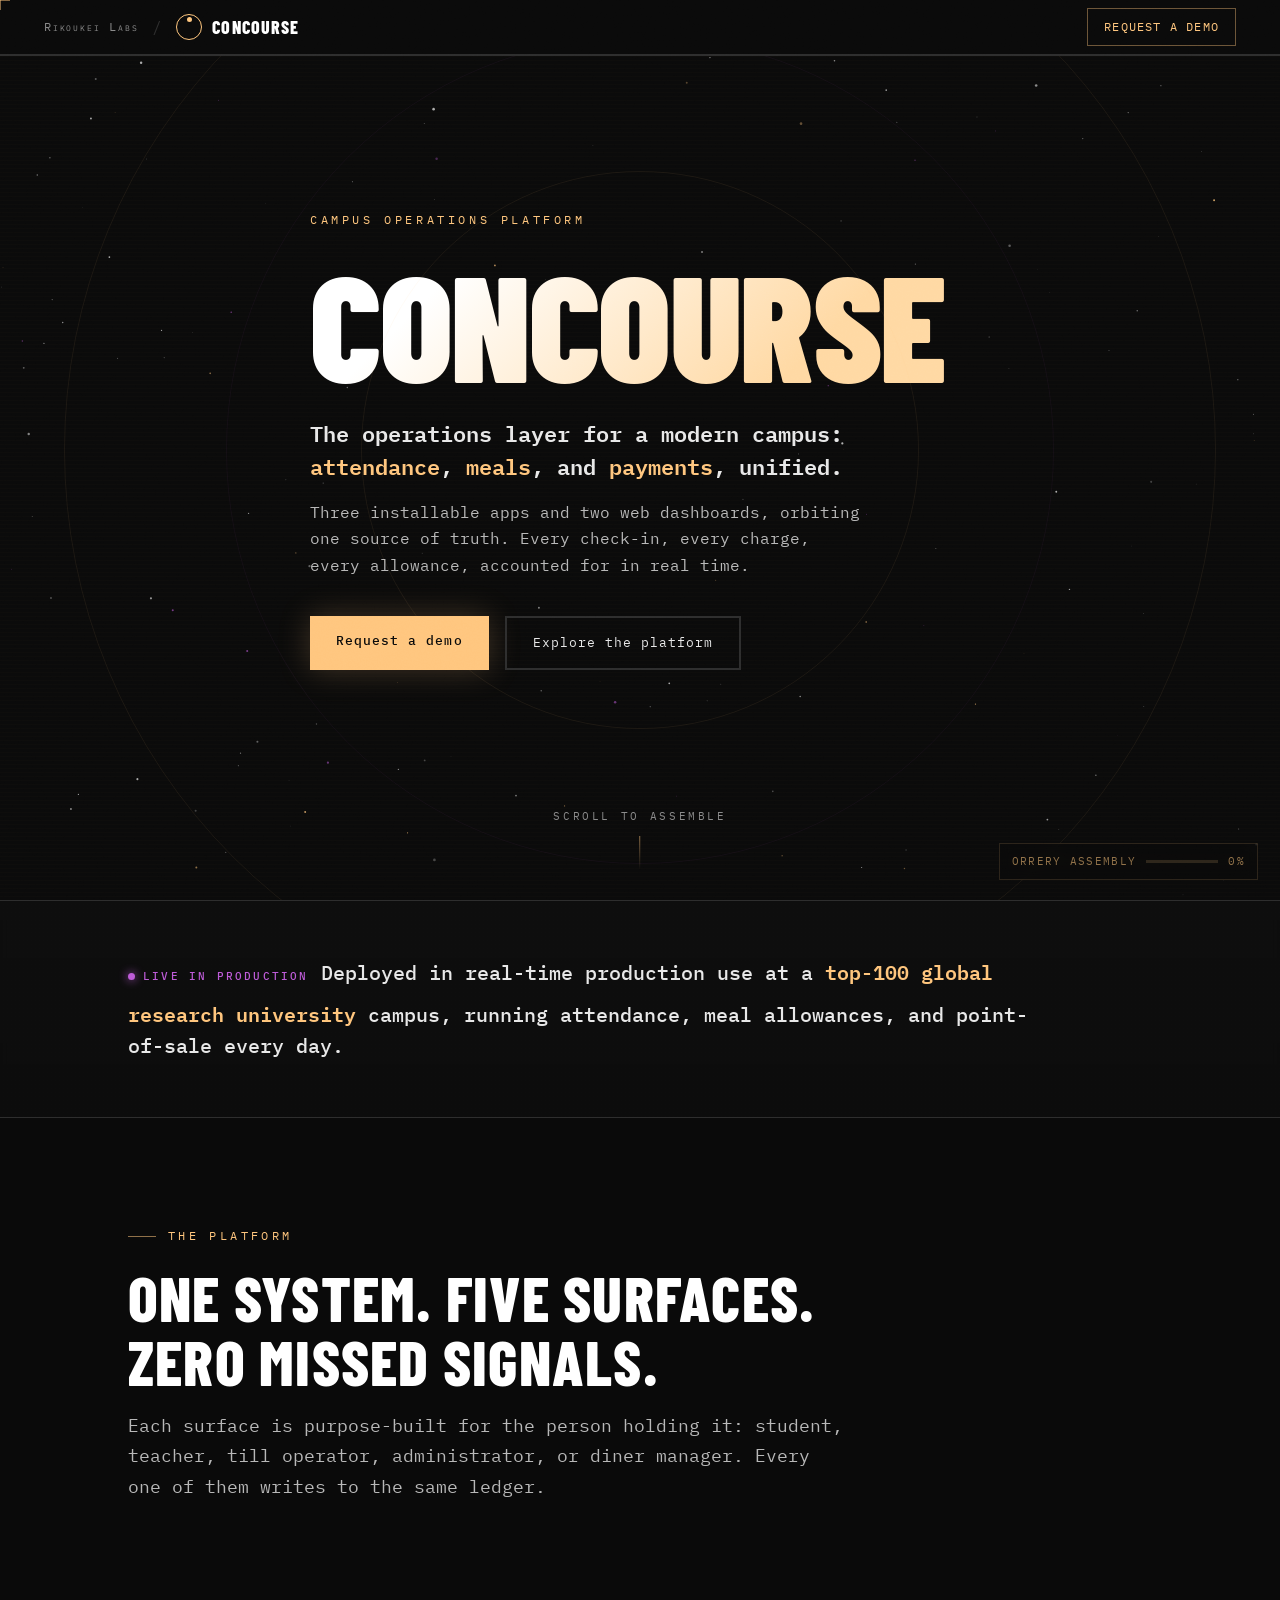
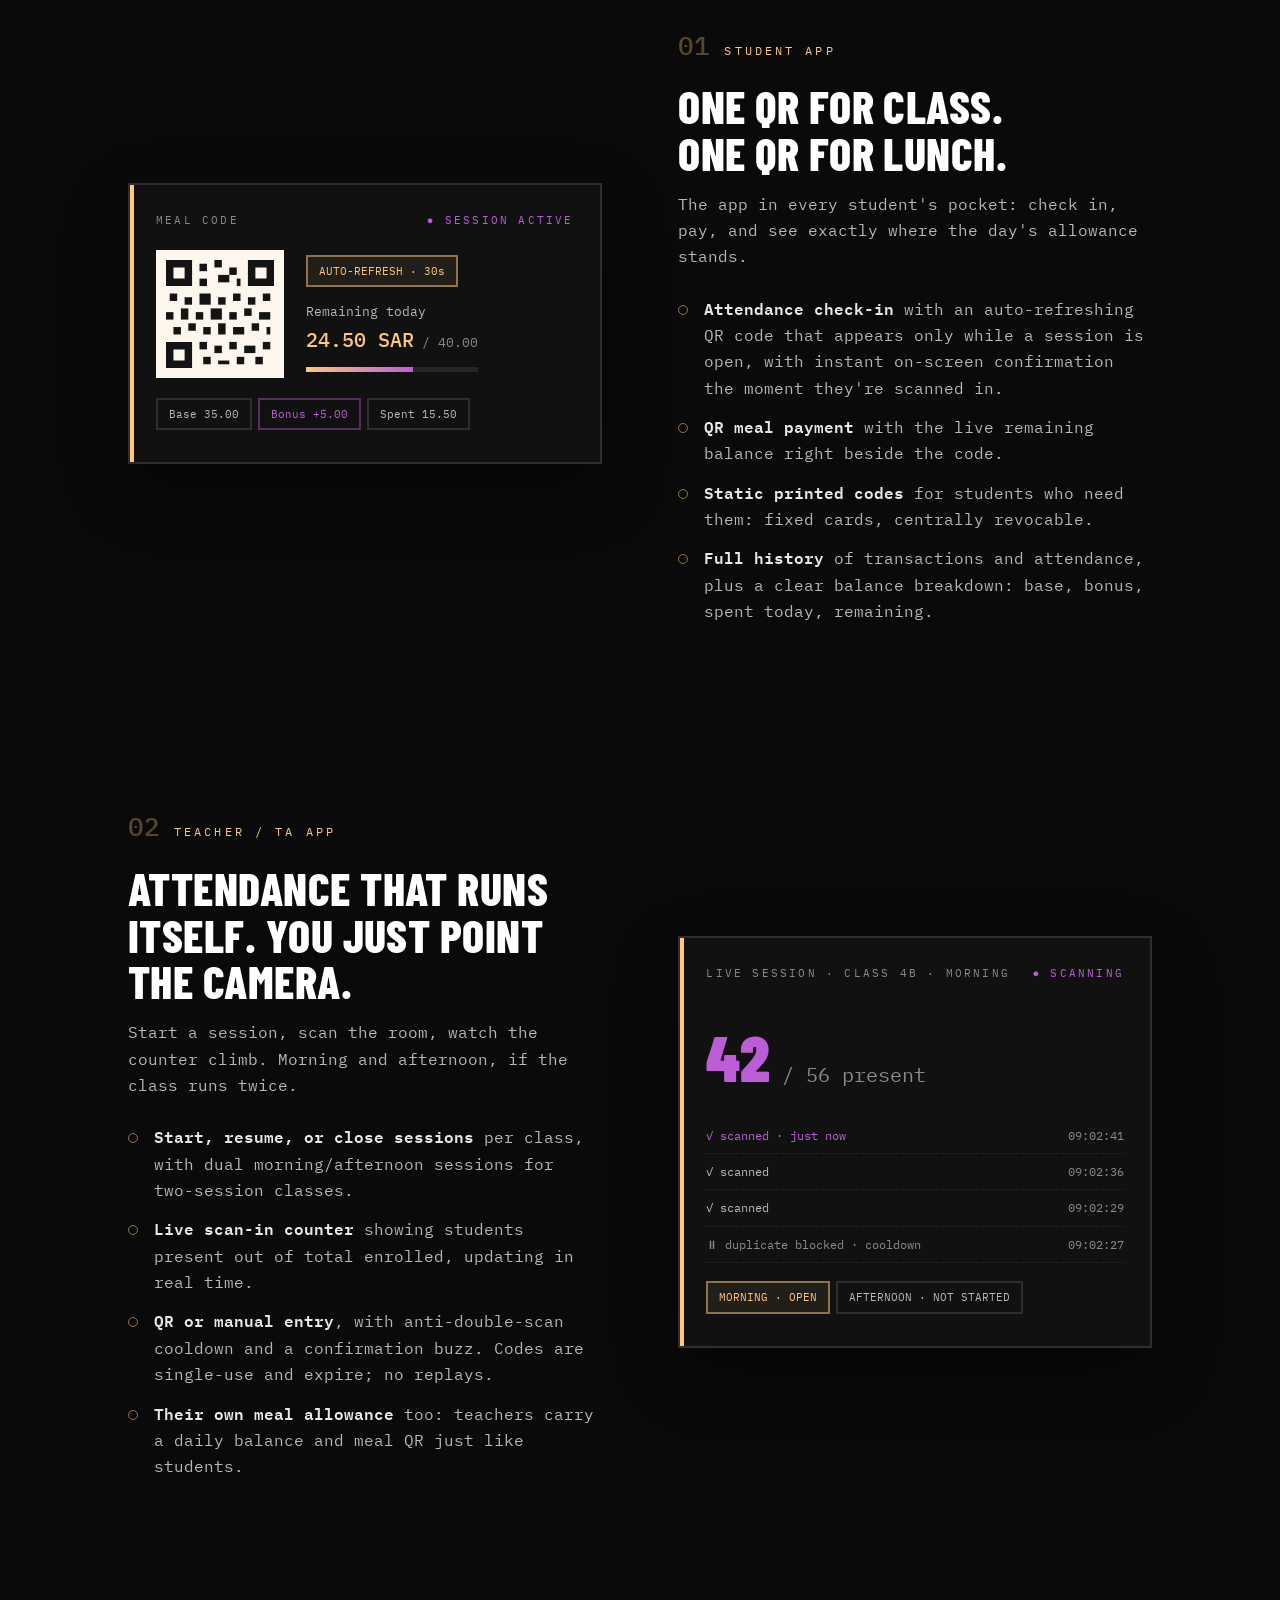
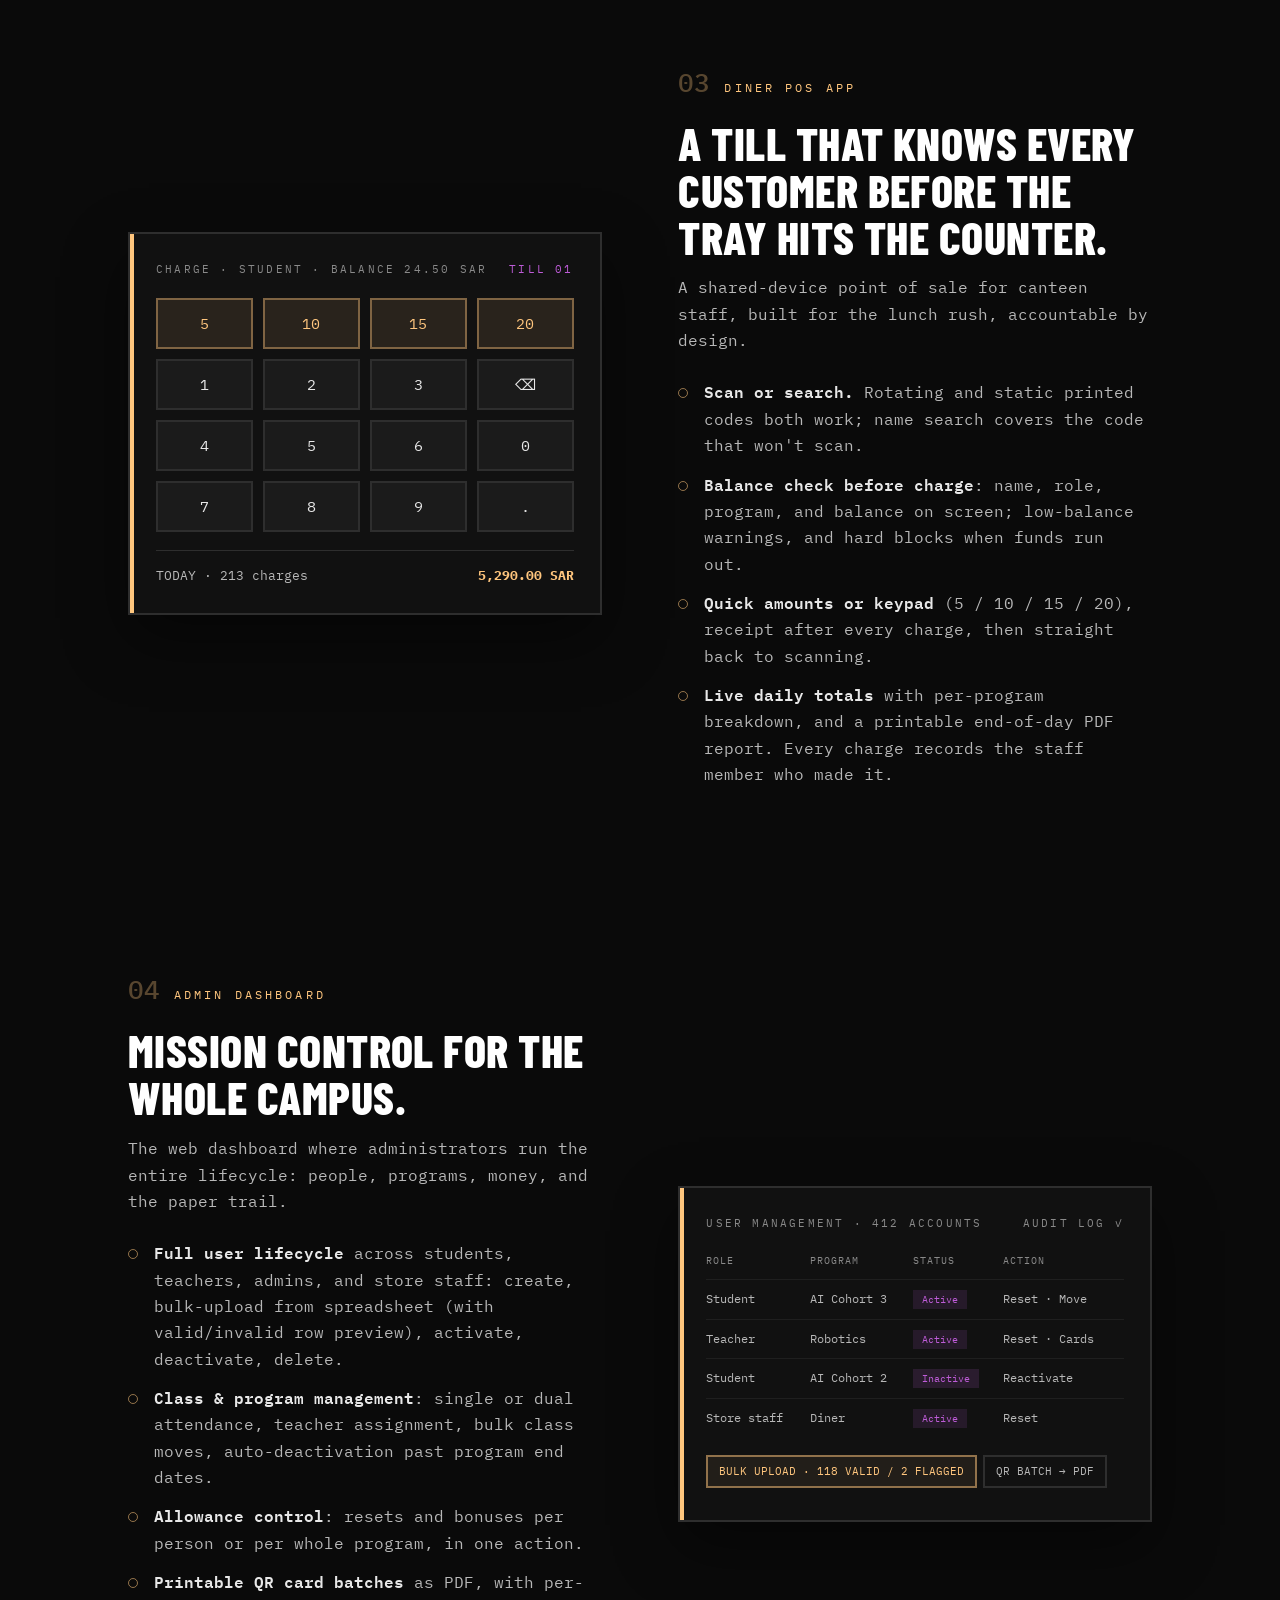
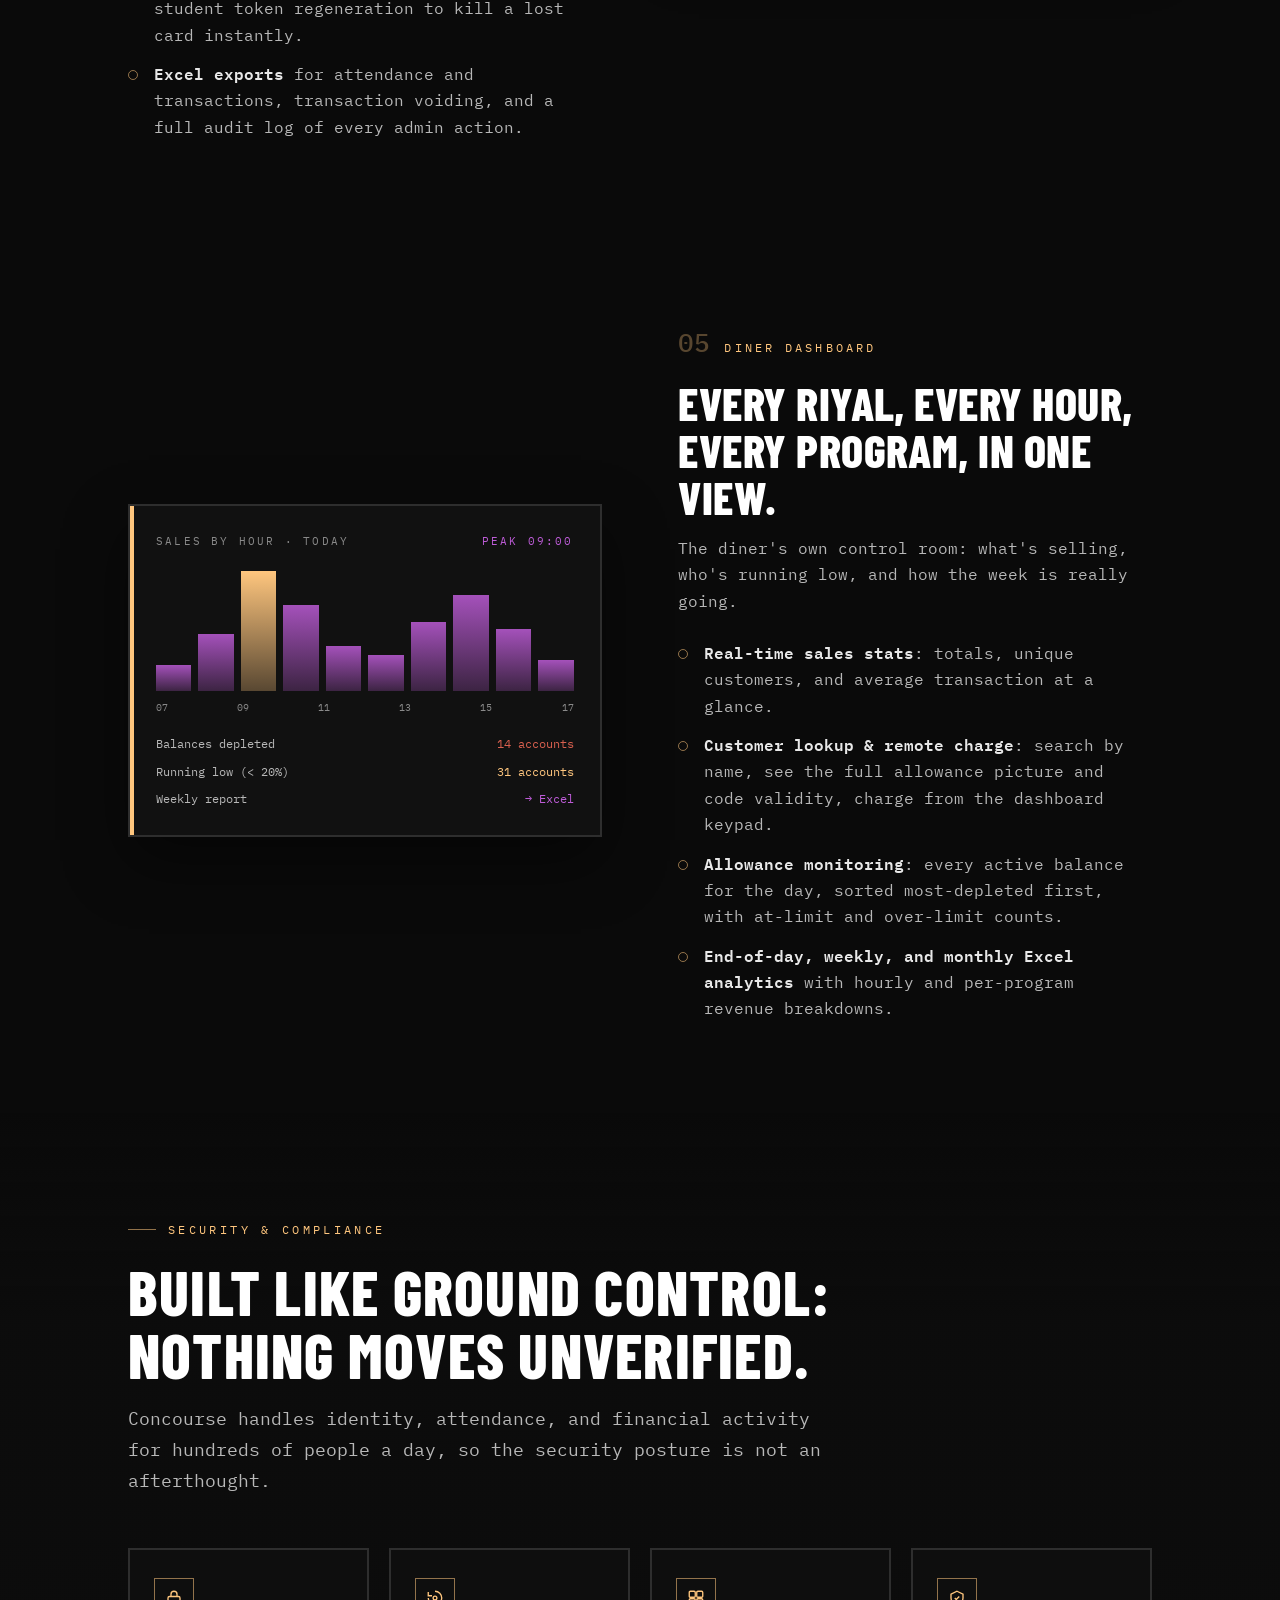
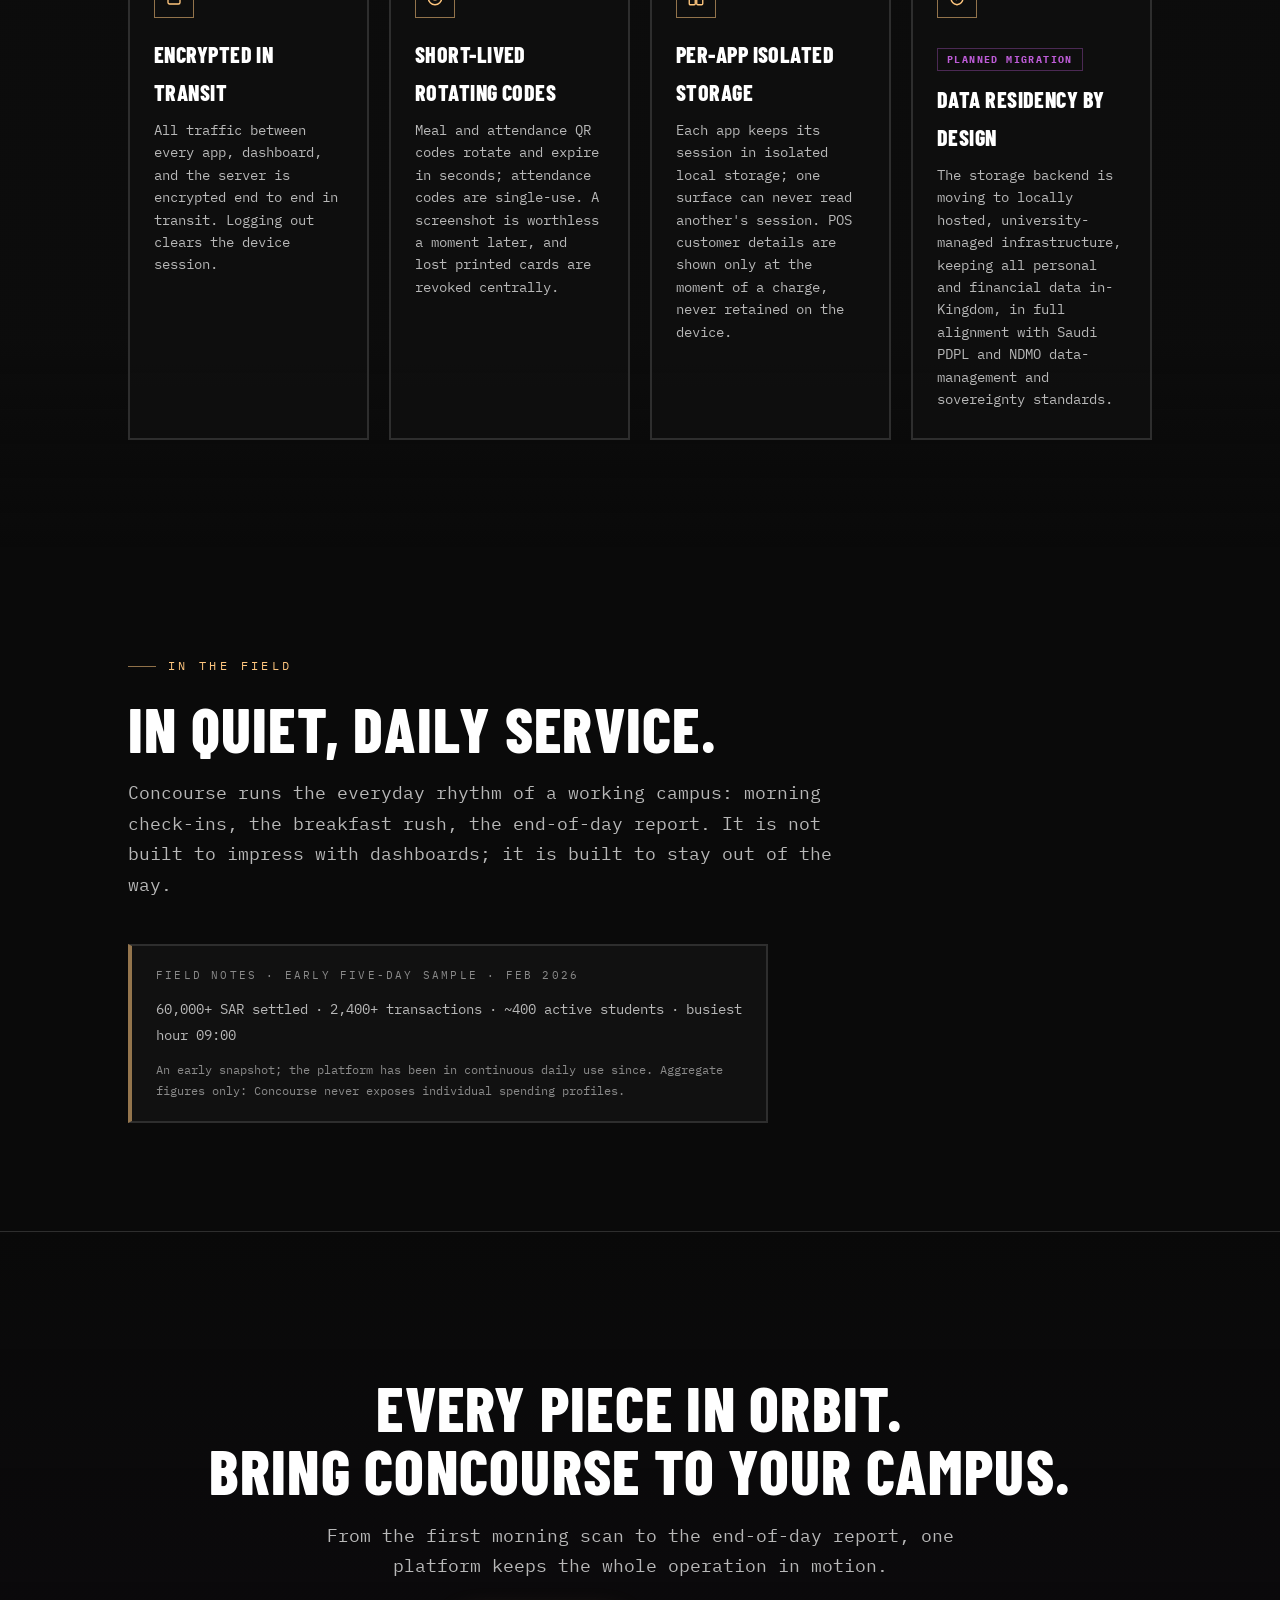
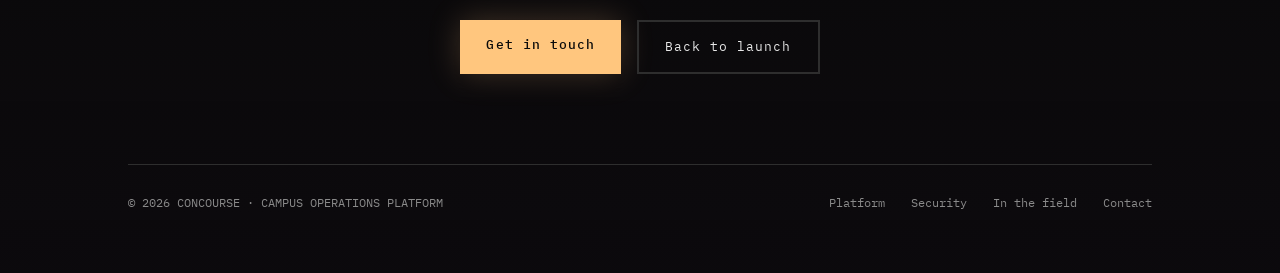
==== commit c80b4fa6: "mobile compat edit" ====
--- a/concourse/index.html
+++ b/concourse/index.html
@@ -372,12 +372,7 @@
     -webkit-backdrop-filter: blur(4px);
     padding: 56px 0;
   }
-  .proof .inner {
-    display: grid;
-    grid-template-columns: 1.2fr 1fr;
-    gap: clamp(28px, 5vw, 72px);
-    align-items: center;
-  }
+  .proof .claim { max-width: 46em; }
   .proof .claim {
     font-size: clamp(16px, 1.9vw, 20px);
     font-weight: 500;
@@ -404,29 +399,6 @@
     animation: pulse 2s ease-in-out infinite;
   }
   @keyframes pulse { 50% { opacity: 0.35; } }
-  .proof-stats {
-    display: grid;
-    grid-template-columns: repeat(3, 1fr);
-    gap: 18px;
-  }
-  .proof-stats .ps b {
-    display: block;
-    font-size: clamp(22px, 2.6vw, 30px);
-    font-weight: 700;
-    color: var(--gold);
-    letter-spacing: -0.01em;
-    white-space: nowrap;
-  }
-  .proof-stats .ps span {
-    font-family: var(--font-mono);
-    font-size: 11px;
-    letter-spacing: 0.08em;
-    color: var(--text-dim);
-    text-transform: uppercase;
-  }
-  @media (max-width: 860px) {
-    .proof .inner { grid-template-columns: 1fr; }
-  }
 
   /* ---------- Feature surfaces ---------- */
   .features-head { padding: clamp(90px, 12vh, 150px) 0 30px; }
@@ -661,63 +633,36 @@
     margin-bottom: 10px;
   }
 
-  /* ---------- Impact / metrics ---------- */
+  /* ---------- In the field (kept deliberately quiet) ---------- */
   .impact { padding: clamp(90px, 12vh, 150px) 0; }
-  .impact .window-note {
+  .field-notes {
+    margin-top: 44px;
+    max-width: 640px;
+    border: 2px solid var(--line-soft);
+    border-left: 4px solid var(--gold-dim);
+    background: var(--bg-raised);
+    padding: 20px 24px;
+  }
+  .field-notes .fn-title {
+    font-family: var(--font-mono);
+    font-size: 11px;
+    letter-spacing: 0.2em;
+    color: var(--text-faint);
+    margin-bottom: 12px;
+  }
+  .field-notes .fn-line {
+    font-family: var(--font-mono);
+    font-size: 13.5px;
+    line-height: 1.9;
+    color: var(--text-dim);
+  }
+  .field-notes .fn-note {
+    margin-top: 12px;
     font-family: var(--font-mono);
     font-size: 12px;
-    letter-spacing: 0.1em;
+    line-height: 1.7;
     color: var(--text-faint);
-    margin-top: 14px;
-  }
-  .stat-grid {
-    margin-top: 54px;
-    display: grid;
-    grid-template-columns: repeat(3, 1fr);
-    gap: 20px;
-  }
-  .stat {
-    border: 2px solid var(--line-soft);
-    border-radius: 0;
-    padding: 32px 28px;
-    background: linear-gradient(160deg, rgba(17, 17, 17, 0.85), rgba(13, 13, 13, 0.5));
-    position: relative;
-    overflow: hidden;
-  }
-  .stat::after {
-    content: "";
-    position: absolute;
-    bottom: 0; left: 0;
-    width: 100%; height: 2px;
-    background: linear-gradient(90deg, var(--gold), transparent 70%);
-    opacity: 0.5;
-  }
-  .stat.teal::after { background: linear-gradient(90deg, var(--accent2), transparent 70%); }
-  .stat .val {
-    font-family: var(--font-display);
-    font-size: clamp(42px, 5vw, 60px);
-    font-weight: 900;
-    letter-spacing: -0.02em;
-    color: var(--gold);
-    line-height: 1.1;
-    font-variant-numeric: tabular-nums;
-    white-space: nowrap;
-  }
-  .stat.teal .val { color: var(--accent2); }
-  .stat .val small { font-size: 0.45em; font-weight: 500; color: var(--text-dim); letter-spacing: 0.05em; margin-left: 6px; }
-  .stat .cap { margin-top: 10px; color: var(--text-dim); font-size: 14.5px; }
-  .agg-note {
-    margin-top: 26px;
-    font-size: 13px;
-    color: var(--text-faint);
-    font-family: var(--font-mono);
-    display: flex;
-    align-items: center;
-    gap: 10px;
-  }
-  .agg-note::before { content: "◆"; color: var(--gold-dim); font-size: 9px; }
-  @media (max-width: 860px) { .stat-grid { grid-template-columns: 1fr 1fr; } }
-  @media (max-width: 560px) { .stat-grid { grid-template-columns: 1fr; } }
+  }
 
   /* ---------- Footer / closing ---------- */
   .closing {
@@ -725,13 +670,6 @@
     text-align: center;
     border-top: 1px solid var(--line-soft);
     background: linear-gradient(180deg, transparent, rgba(14, 10, 16, 0.55));
-  }
-  .closing .final-logo {
-    width: clamp(150px, 22vw, 210px);
-    height: auto;
-    margin: 0 auto 36px;
-    display: block;
-    filter: drop-shadow(0 0 30px rgba(255, 198, 126, 0.25));
   }
   .closing h2 { margin: 0 auto; max-width: 15em; }
   .closing .lede { margin-left: auto; margin-right: auto; text-align: center; }
@@ -890,6 +828,20 @@
   @keyframes warp-label {
     0% { opacity: 0; transform: translateY(8px); }
     100% { opacity: 1; transform: translateY(0); }
+  }
+
+  /* ---------- Mobile performance ----------
+     Drop the GPU-heavy layers on small screens: blend-mode grain,
+     scanlines, backdrop blur, and the big SVG drop-shadow. The starfield
+     is drawn once (no parallax redraws) and the orrery is a simple fade. */
+  @media (max-width: 768px) {
+    .grain, .scan-layer { display: none; }
+    .proof { backdrop-filter: none; -webkit-backdrop-filter: none; }
+    #orrery { filter: none; }
+    .reveal {
+      transform: translateY(14px);
+      transition-duration: 0.45s;
+    }
   }
 </style>
 </head>
@@ -1011,11 +963,6 @@
         <div class="live">Live in production</div>
         Deployed in real-time production use at a <strong>top-100 global research university</strong> campus, running attendance, meal allowances, and point-of-sale every day.
       </div>
-      <div class="proof-stats">
-        <div class="ps reveal" style="--d:.1s"><b>60,775 <small style="font-size:.55em;color:var(--text-dim)">SAR</small></b><span>processed in 5 days</span></div>
-        <div class="ps reveal" style="--d:.2s"><b>2,439</b><span>transactions</span></div>
-        <div class="ps reveal" style="--d:.3s"><b>394</b><span>active students</span></div>
-      </div>
     </div>
   </section>
 
@@ -1240,68 +1187,20 @@
   <!-- ============ IMPACT ============ -->
   <section class="impact" id="impact">
     <div class="inner">
-      <div class="eyebrow reveal">Impact</div>
-      <h2 class="reveal" style="--d:.1s">Five days of real telemetry.</h2>
-      <p class="lede reveal" style="--d:.2s">Aggregate production numbers from a single five-day window at the pilot campus. Not a projection, not a demo environment.</p>
-      <p class="window-note reveal" style="--d:.25s">OBSERVATION WINDOW · FEB 3 – FEB 7, 2026</p>
-      <div class="stat-grid">
-        <div class="stat reveal"><div class="val"><span class="count" data-target="60775">0</span><small>SAR</small></div><div class="cap">Total meal spending processed</div></div>
-        <div class="stat reveal" style="--d:.08s"><div class="val"><span class="count" data-target="2439">0</span></div><div class="cap">Transactions completed</div></div>
-        <div class="stat reveal" style="--d:.16s"><div class="val"><span class="count" data-target="394">0</span></div><div class="cap">Unique active students served</div></div>
-        <div class="stat teal reveal" style="--d:.24s"><div class="val"><span class="count" data-target="24.9" data-decimals="1">0</span><small>SAR</small></div><div class="cap">Average transaction value</div></div>
-        <div class="stat teal reveal" style="--d:.32s"><div class="val"><span class="count" data-target="647">0</span></div><div class="cap">Peak-day transactions: a single day at full tilt</div></div>
-        <div class="stat teal reveal" style="--d:.4s"><div class="val">9:00<small>AM</small></div><div class="cap">Peak usage hour: the breakfast rush, every day</div></div>
-      </div>
-      <p class="agg-note reveal" style="--d:.2s">Aggregate figures only. Concourse reports never expose individual spending profiles.</p>
+      <div class="eyebrow reveal">In the field</div>
+      <h2 class="reveal" style="--d:.1s">In quiet, daily service.</h2>
+      <p class="lede reveal" style="--d:.2s">Concourse runs the everyday rhythm of a working campus: morning check-ins, the breakfast rush, the end-of-day report. It is not built to impress with dashboards; it is built to stay out of the way.</p>
+      <div class="field-notes reveal" style="--d:.3s">
+        <div class="fn-title">FIELD NOTES · EARLY FIVE-DAY SAMPLE · FEB 2026</div>
+        <p class="fn-line">60,000+ SAR settled&ensp;·&ensp;2,400+ transactions&ensp;·&ensp;~400 active students&ensp;·&ensp;busiest hour 09:00</p>
+        <p class="fn-note">An early snapshot; the platform has been in continuous daily use since. Aggregate figures only: Concourse never exposes individual spending profiles.</p>
+      </div>
     </div>
   </section>
 
   <!-- ============ CLOSING / FOOTER ============ -->
   <section class="closing" id="contact">
     <div class="inner">
-      <svg class="final-logo reveal" viewBox="240 20 1120 1320" xmlns="http://www.w3.org/2000/svg" fill="transparent" aria-label="Concourse logo">
-        <defs>
-          <clipPath id="clip-f0"><circle cx="800" cy="800" r="253.05"/></clipPath>
-          <mask id="mask-f0"><rect width="1600" height="1600" fill="white"/><circle cx="546.95" cy="800" r="96.25" fill="black"/></mask>
-          <mask id="mask-f1"><rect width="1600" height="1600" fill="white"/><circle cx="546.95" cy="800" r="77" fill="black"/></mask>
-        </defs>
-        <g transform="translate(800,800) scale(2.07) translate(-800,-800)">
-          <g>
-            <path d="M 978.9333709792559 978.9333709792558 A 253.04999999999998 253.04999999999998 0 0 1 621.0666290207441 978.9333709792559" fill="transparent" stroke-width="4" stroke="#ffc67e"/>
-            <circle cx="800" cy="956.8" r="77" stroke-width="4" stroke="#ffc67e"/>
-            <circle cx="868.6075023625043" cy="921.8427315200548" r="9.5" stroke-width="0" fill="#ffc67e"/>
-            <circle cx="854.4472221513641" cy="902.3527778486358" r="9.5" stroke-width="0" fill="#ffc67e"/>
-            <circle cx="800" cy="879.8" r="38" stroke-width="4" stroke="#ffc67e"/>
-          </g>
-          <g>
-            <path d="M 978.9333709792558 621.0666290207441 A 253.04999999999998 253.04999999999998 0 0 1 978.9333709792559 978.9333709792559" fill="transparent" stroke-width="4" stroke="#ffc67e"/>
-            <circle cx="956.8" cy="800" r="96.25" stroke-width="4" stroke="#ffc67e"/>
-            <line x1="878.9321142914113" y1="743.4256694668495" x2="836.1047771516875" y2="712.3097876736166" stroke-width="4" stroke="#ffc67e"/>
-            <circle cx="956.8" cy="800" r="77" stroke-width="5" stroke="#ffc67e"/>
-            <circle cx="921.8427315200548" cy="731.3924976374957" r="9.5" stroke-width="0" fill="#ffc67e"/>
-            <circle cx="902.3527778486358" cy="745.5527778486359" r="9.5" stroke-width="0" fill="#ffc67e"/>
-            <circle cx="879.8" cy="800" r="38" stroke-width="5" stroke="#ffc67e"/>
-          </g>
-          <g>
-            <path d="M 621.0666290207441 621.0666290207441 A 253.04999999999998 253.04999999999998 0 0 1 978.9333709792559 621.0666290207441" fill="transparent" stroke-width="4" stroke="#ffc67e"/>
-            <circle cx="800" cy="546.95" r="38" stroke-width="4" stroke="#ffc67e"/>
-            <line x1="800" y1="508.95000000000005" x2="800" y2="432.95000000000005" stroke-width="4" stroke="#ffc67e"/>
-          </g>
-          <g>
-            <path d="M 621.0666290207441 978.9333709792559 A 253.04999999999998 253.04999999999998 0 0 1 621.0666290207441 621.0666290207441" fill="transparent" mask="url(#mask-f0)" stroke-width="4" stroke="#ffc67e"/>
-            <path d="M 546.95 703.75 A 96.25 96.25 0 0 1 546.95 896.25" clip-path="url(#clip-f0)" stroke-width="4" stroke="#ffc67e"/>
-            <circle cx="576.6928857085887" cy="891.5391896934085" r="9.5" stroke-width="0" fill="#ffc67e"/>
-            <circle cx="603.5243305331505" cy="877.8678857085887" r="9.5" stroke-width="0" fill="#ffc67e"/>
-            <circle cx="624.8178857085887" cy="856.5743305331506" r="9.5" stroke-width="0" fill="#ffc67e"/>
-            <path d="M 621.0666290207441 978.9333709792559 A 253.04999999999998 253.04999999999998 0 0 1 621.0666290207441 621.0666290207441" fill="transparent" mask="url(#mask-f1)" stroke-width="4" stroke="#ffc67e"/>
-            <path d="M 546.95 723 A 77 77 0 0 1 546.95 877" clip-path="url(#clip-f0)" stroke-width="5" stroke="#ffc67e"/>
-            <line x1="570.7443085668709" y1="873.2313517547268" x2="583.83117827865" y2="913.5085952198266" stroke-width="5" stroke="#ffc67e"/>
-            <line x1="592.2094644265204" y1="862.294308566871" x2="617.1021698611066" y2="896.55617827865" stroke-width="5" stroke="#ffc67e"/>
-            <line x1="609.244308566871" y1="845.2594644265205" x2="643.50617827865" y2="870.1521698611067" stroke-width="5" stroke="#ffc67e"/>
-            <circle cx="546.95" cy="800" r="38" stroke-width="5" stroke="#ffc67e"/>
-          </g>
-        </g>
-      </svg>
       <h2 class="reveal" style="--d:.18s">Every piece in orbit.<br>Bring Concourse to your campus.</h2>
       <p class="lede reveal" style="--d:.26s">From the first morning scan to the end-of-day report, one platform keeps the whole operation in motion.</p>
       <div class="hero-ctas reveal" style="--d:.34s">
@@ -1314,7 +1213,7 @@
         <span class="links">
           <a href="#platform">Platform</a>
           <a href="#security">Security</a>
-          <a href="#impact">Impact</a>
+          <a href="#impact">In the field</a>
           <a href="mailto:contact@rikoukeilabs.com">Contact</a>
         </span>
       </div>
@@ -1346,7 +1245,9 @@
     canvas.style.height = H + "px";
     ctx.setTransform(dpr, 0, 0, dpr, 0, 0);
     stars = [];
-    var count = Math.min(260, Math.floor(W * H / 6500));
+    // Fewer stars on mobile: less canvas work per frame.
+    var cap = mobileMQ.matches ? 110 : 260;
+    var count = Math.min(cap, Math.floor(W * H / 6500));
     for (var i = 0; i < count; i++) {
       var depth = 0.2 + Math.random() * 0.8; // farther = slower parallax
       var tint = Math.random();
@@ -1417,6 +1318,7 @@
 
   var hudFill = document.getElementById("hud-fill");
   var hudPct = document.getElementById("hud-pct");
+  var mobileAssembled = false;
 
   function updateAssembly(p) {
     // p = overall page scroll progress, 0..1
@@ -1424,9 +1326,11 @@
 
     if (mobileMQ.matches) {
       // Mobile: simple whole-logo fade-in instead of a per-piece draw.
-      completeAllPieces();
+      // Pieces are completed once, then only the container opacity changes.
+      if (!mobileAssembled) { completeAllPieces(); mobileAssembled = true; }
       orrery.style.opacity = String(0.05 + ap * 0.2);
     } else {
+      mobileAssembled = false;
       orrery.style.opacity = "";
       var span = 1 / N;           // each piece owns a slice of the scroll
       var overlap = 1.9;          // pieces overlap so assembly feels continuous
@@ -1453,7 +1357,8 @@
       var max = Math.max(1, doc.scrollHeight - window.innerHeight);
       var p = Math.max(0, Math.min(1, window.scrollY / max));
       updateAssembly(p);
-      drawStars(window.scrollY);
+      // Mobile: skip the per-scroll parallax redraw; stars stay static.
+      if (!mobileMQ.matches) drawStars(window.scrollY);
       ticking = false;
     });
   }
@@ -1467,10 +1372,18 @@
     if (hudFill) { hudFill.style.width = "100%"; hudPct.textContent = "100%"; }
   } else {
     initStars();
+    drawStars(0);
+    // Initialize assembly state synchronously; the first rAF can be delayed.
+    updateAssembly(Math.max(0, Math.min(1,
+      window.scrollY / Math.max(1, document.documentElement.scrollHeight - window.innerHeight))));
     onScroll();
     window.addEventListener("scroll", onScroll, { passive: true });
-    window.addEventListener("resize", function () { initStars(); onScroll(); });
-    mobileMQ.addEventListener && mobileMQ.addEventListener("change", onScroll);
+    window.addEventListener("resize", function () { initStars(); drawStars(0); onScroll(); });
+    mobileMQ.addEventListener && mobileMQ.addEventListener("change", function () {
+      initStars();
+      drawStars(0);
+      onScroll();
+    });
   }
 
   /* ============ Section reveals ============ */
@@ -1489,44 +1402,6 @@
     revealEls.forEach(function (el) { io.observe(el); });
   }
 
-  /* ============ Animated counters ============ */
-  function animateCount(el) {
-    var target = parseFloat(el.dataset.target);
-    var decimals = parseInt(el.dataset.decimals || "0", 10);
-    var dur = 1500;
-    var t0 = null;
-    function fmt(v) {
-      return v.toLocaleString("en-US", {
-        minimumFractionDigits: decimals,
-        maximumFractionDigits: decimals
-      });
-    }
-    if (reducedMotion) { el.textContent = fmt(target); return; }
-    function step(ts) {
-      if (!t0) t0 = ts;
-      var k = Math.min(1, (ts - t0) / dur);
-      var eased = 1 - Math.pow(1 - k, 3);
-      el.textContent = fmt(target * eased);
-      if (k < 1) requestAnimationFrame(step);
-      else el.textContent = fmt(target);
-    }
-    requestAnimationFrame(step);
-  }
-
-  var counters = document.querySelectorAll(".count");
-  if (!("IntersectionObserver" in window) || reducedMotion) {
-    counters.forEach(animateCount);
-  } else {
-    var cio = new IntersectionObserver(function (entries) {
-      entries.forEach(function (e) {
-        if (e.isIntersecting) {
-          animateCount(e.target);
-          cio.unobserve(e.target);
-        }
-      });
-    }, { threshold: 0.5 });
-    counters.forEach(function (el) { cio.observe(el); });
-  }
 })();
 </script>
 <script>
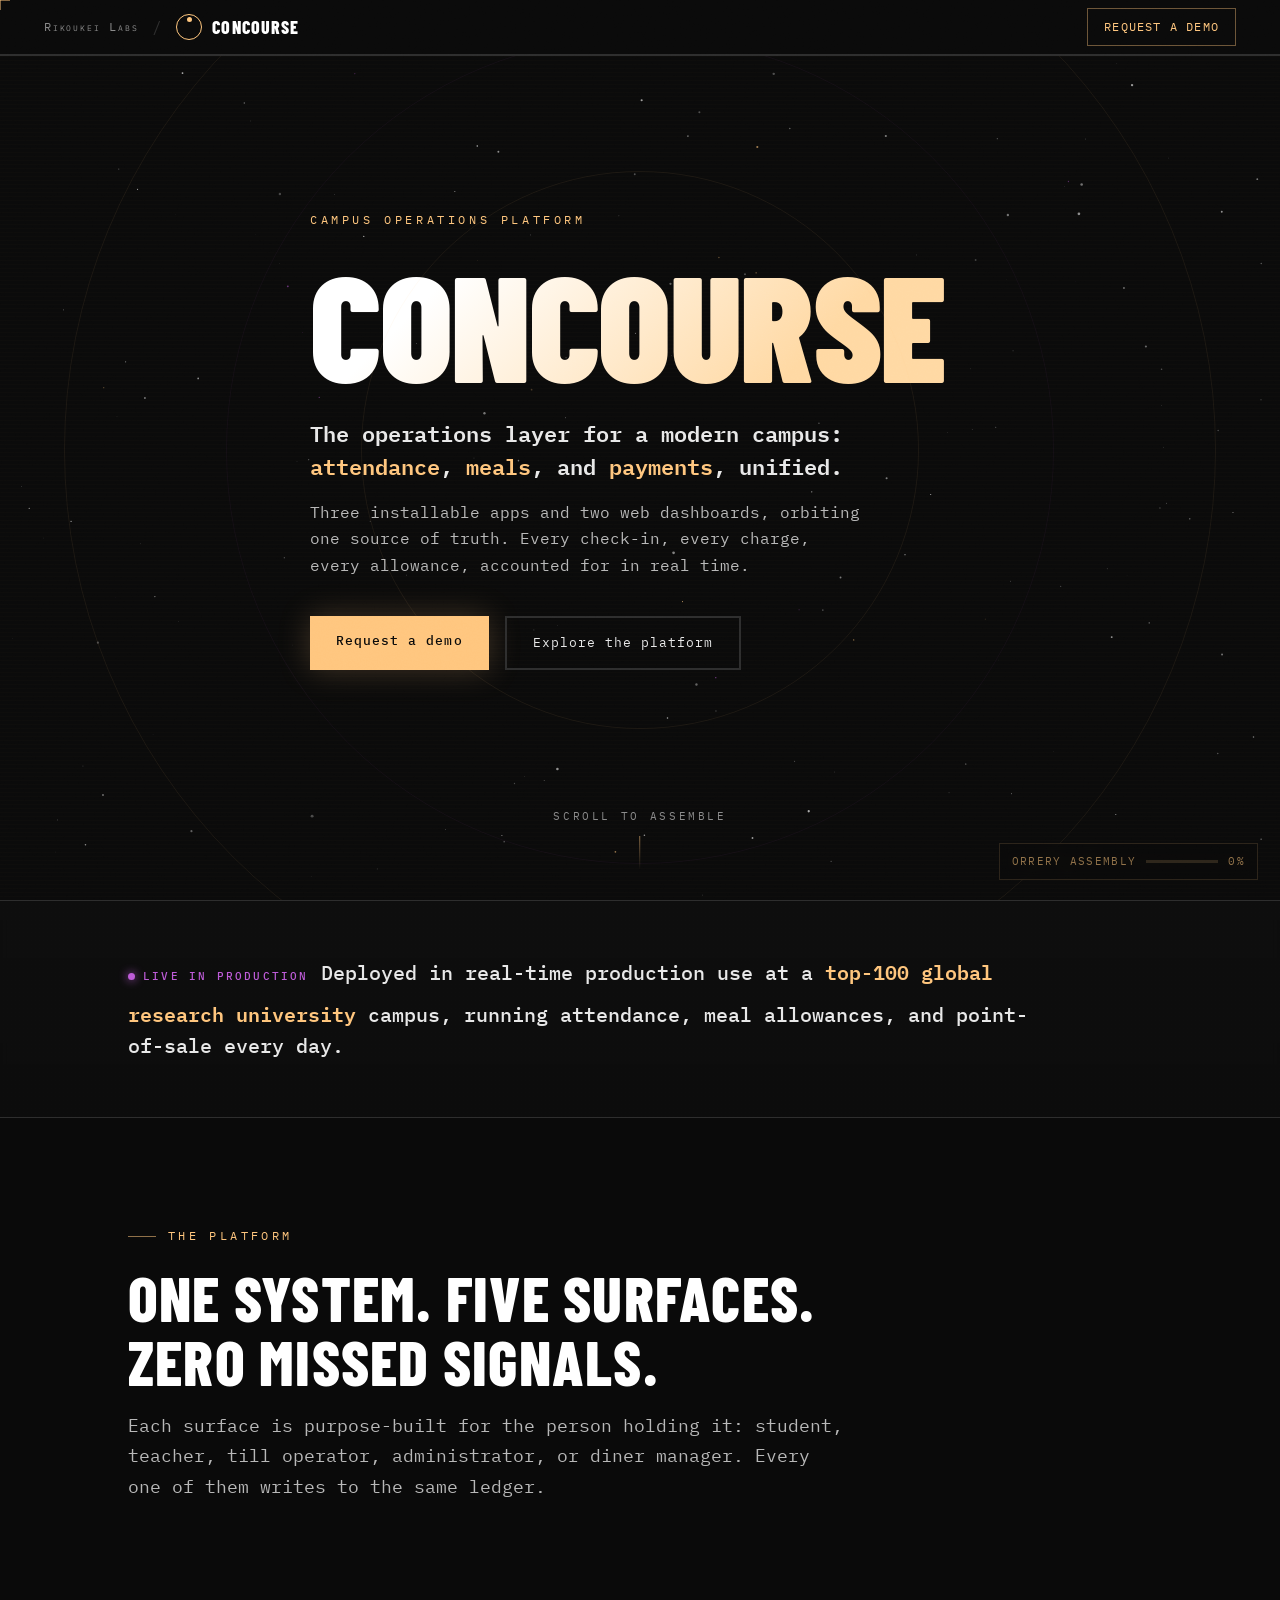
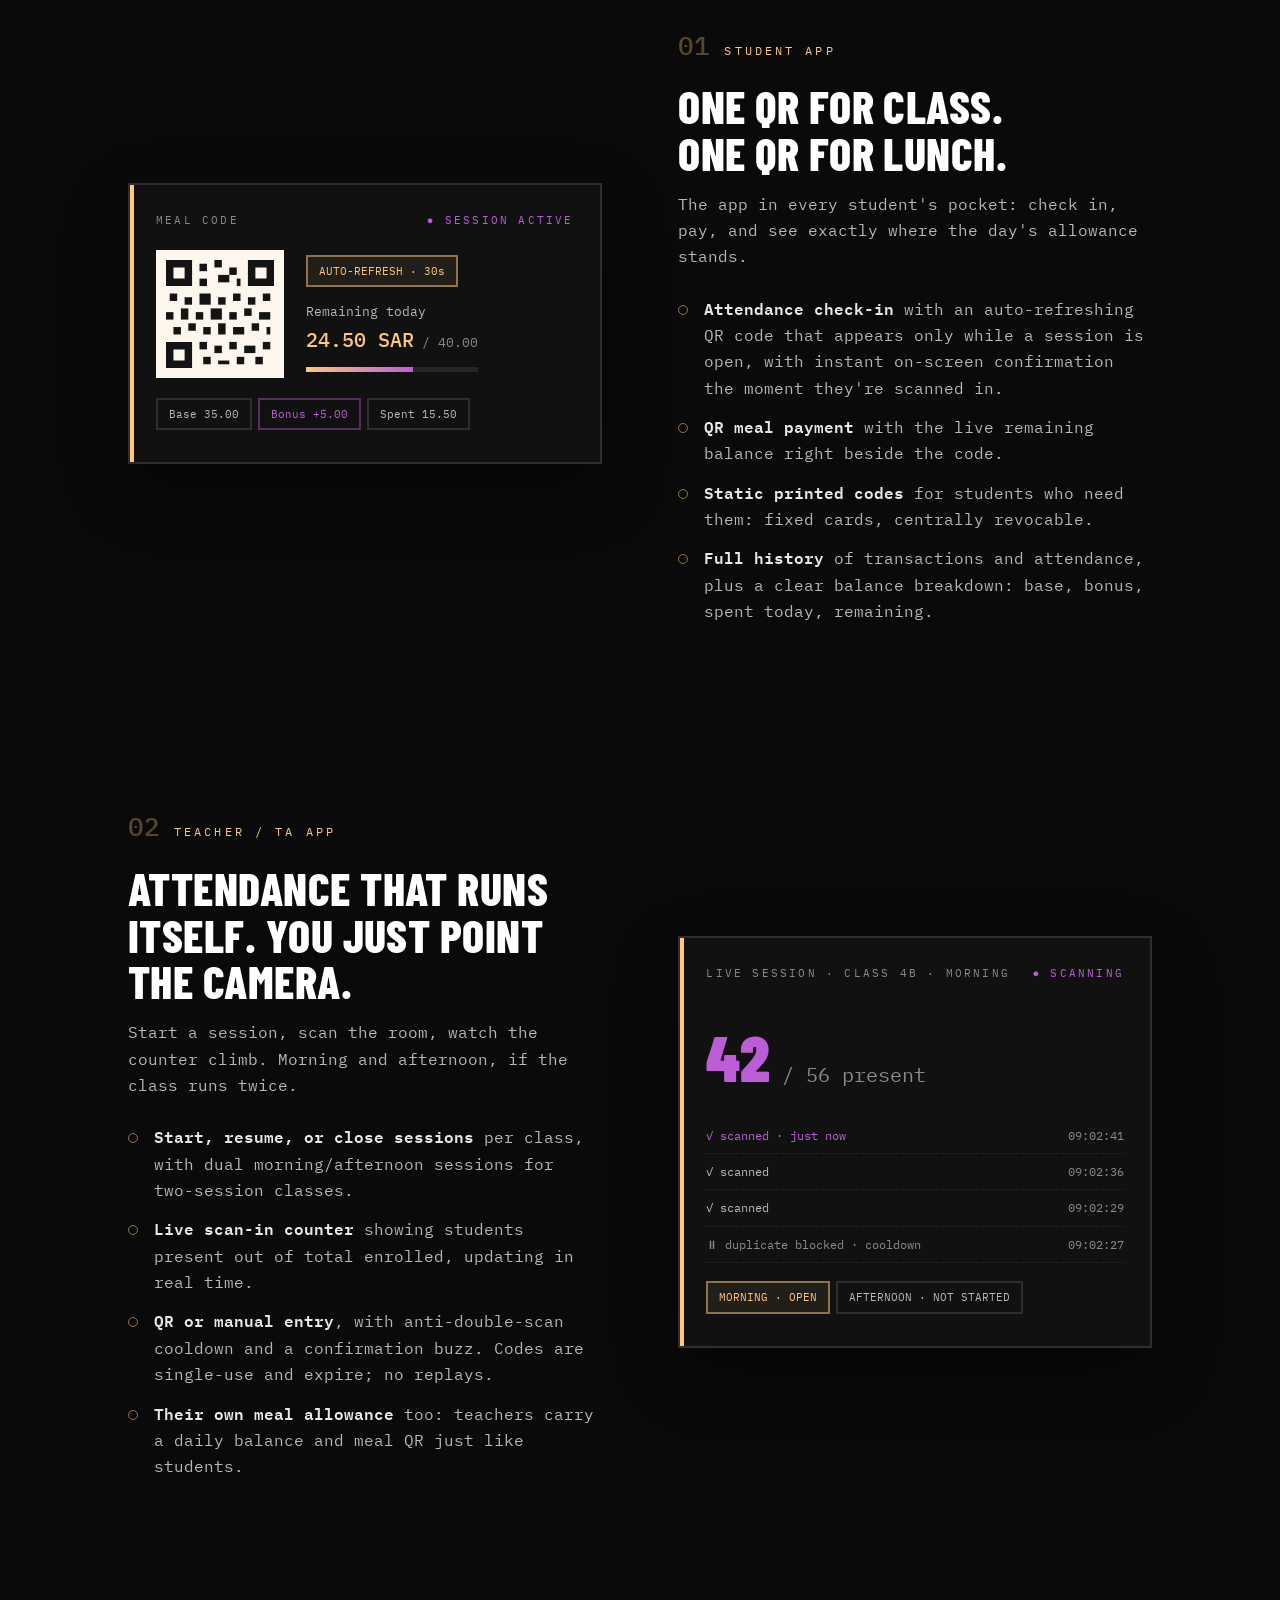
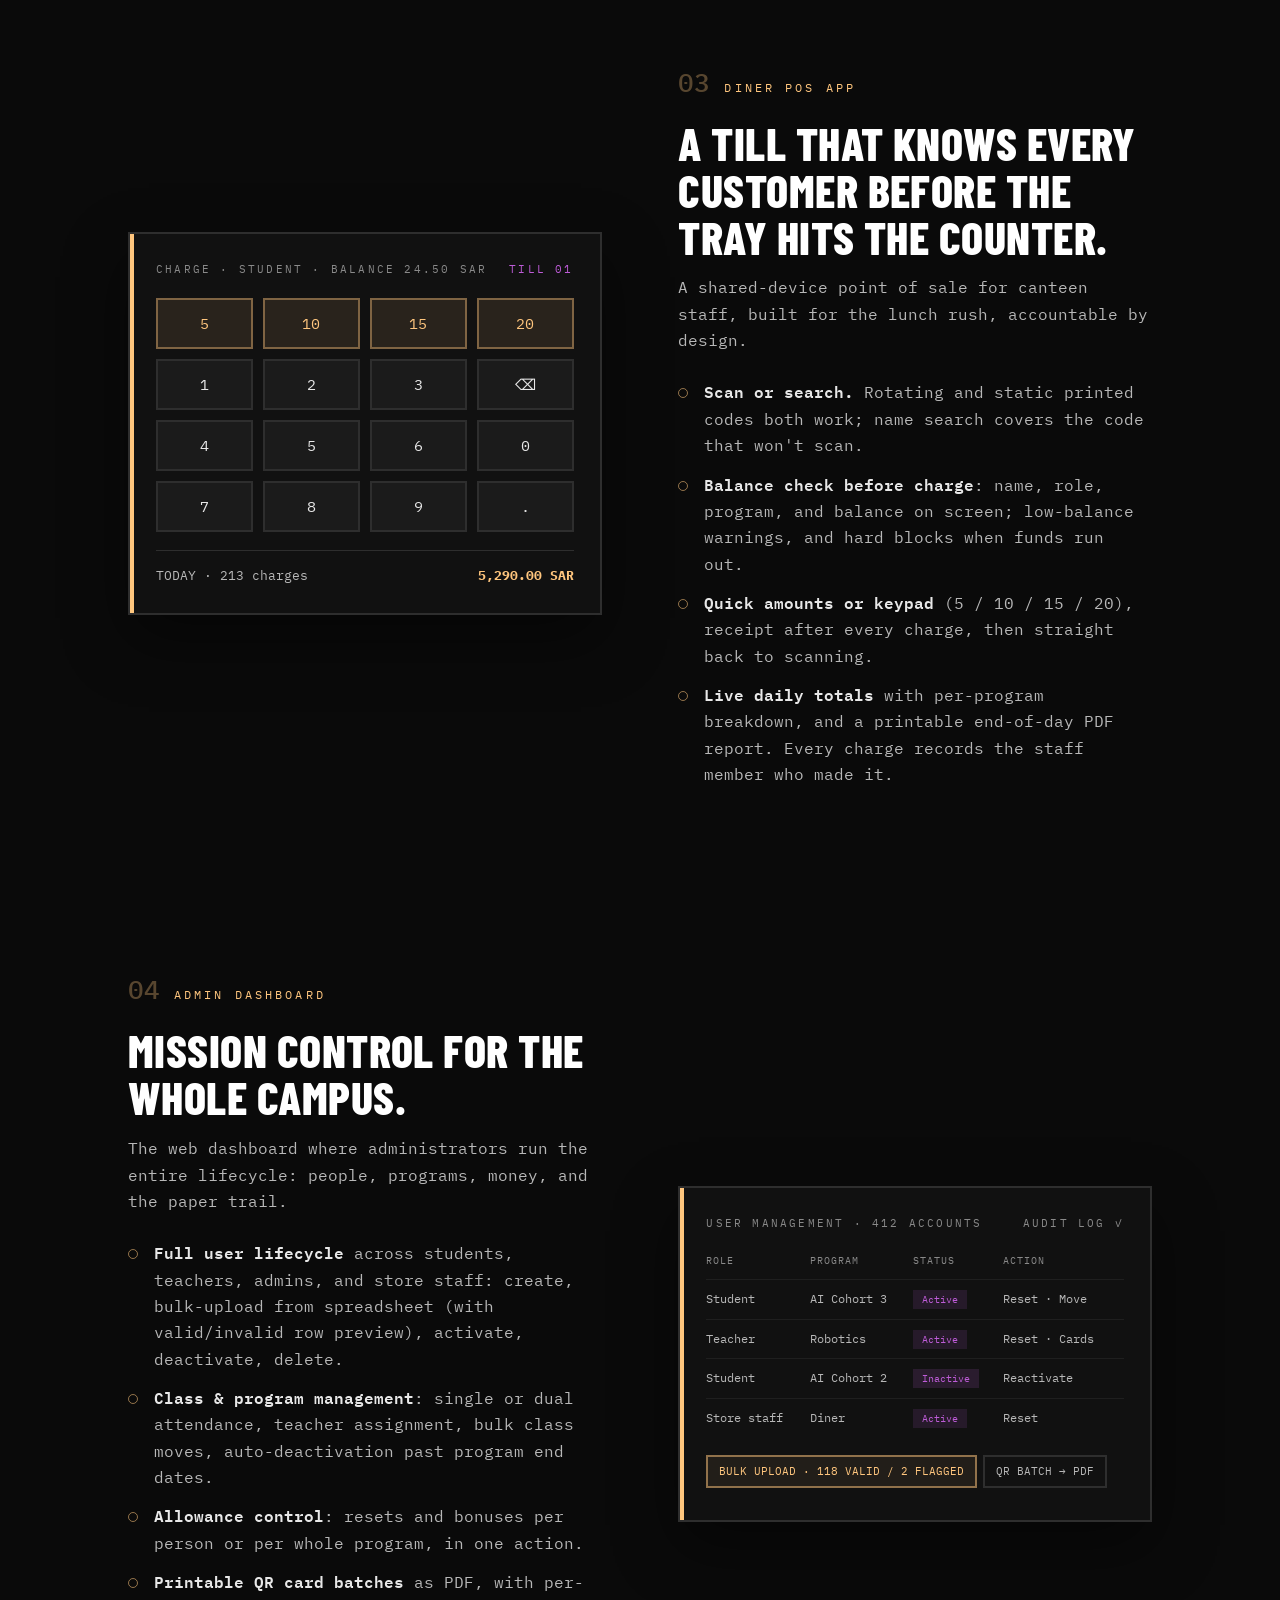
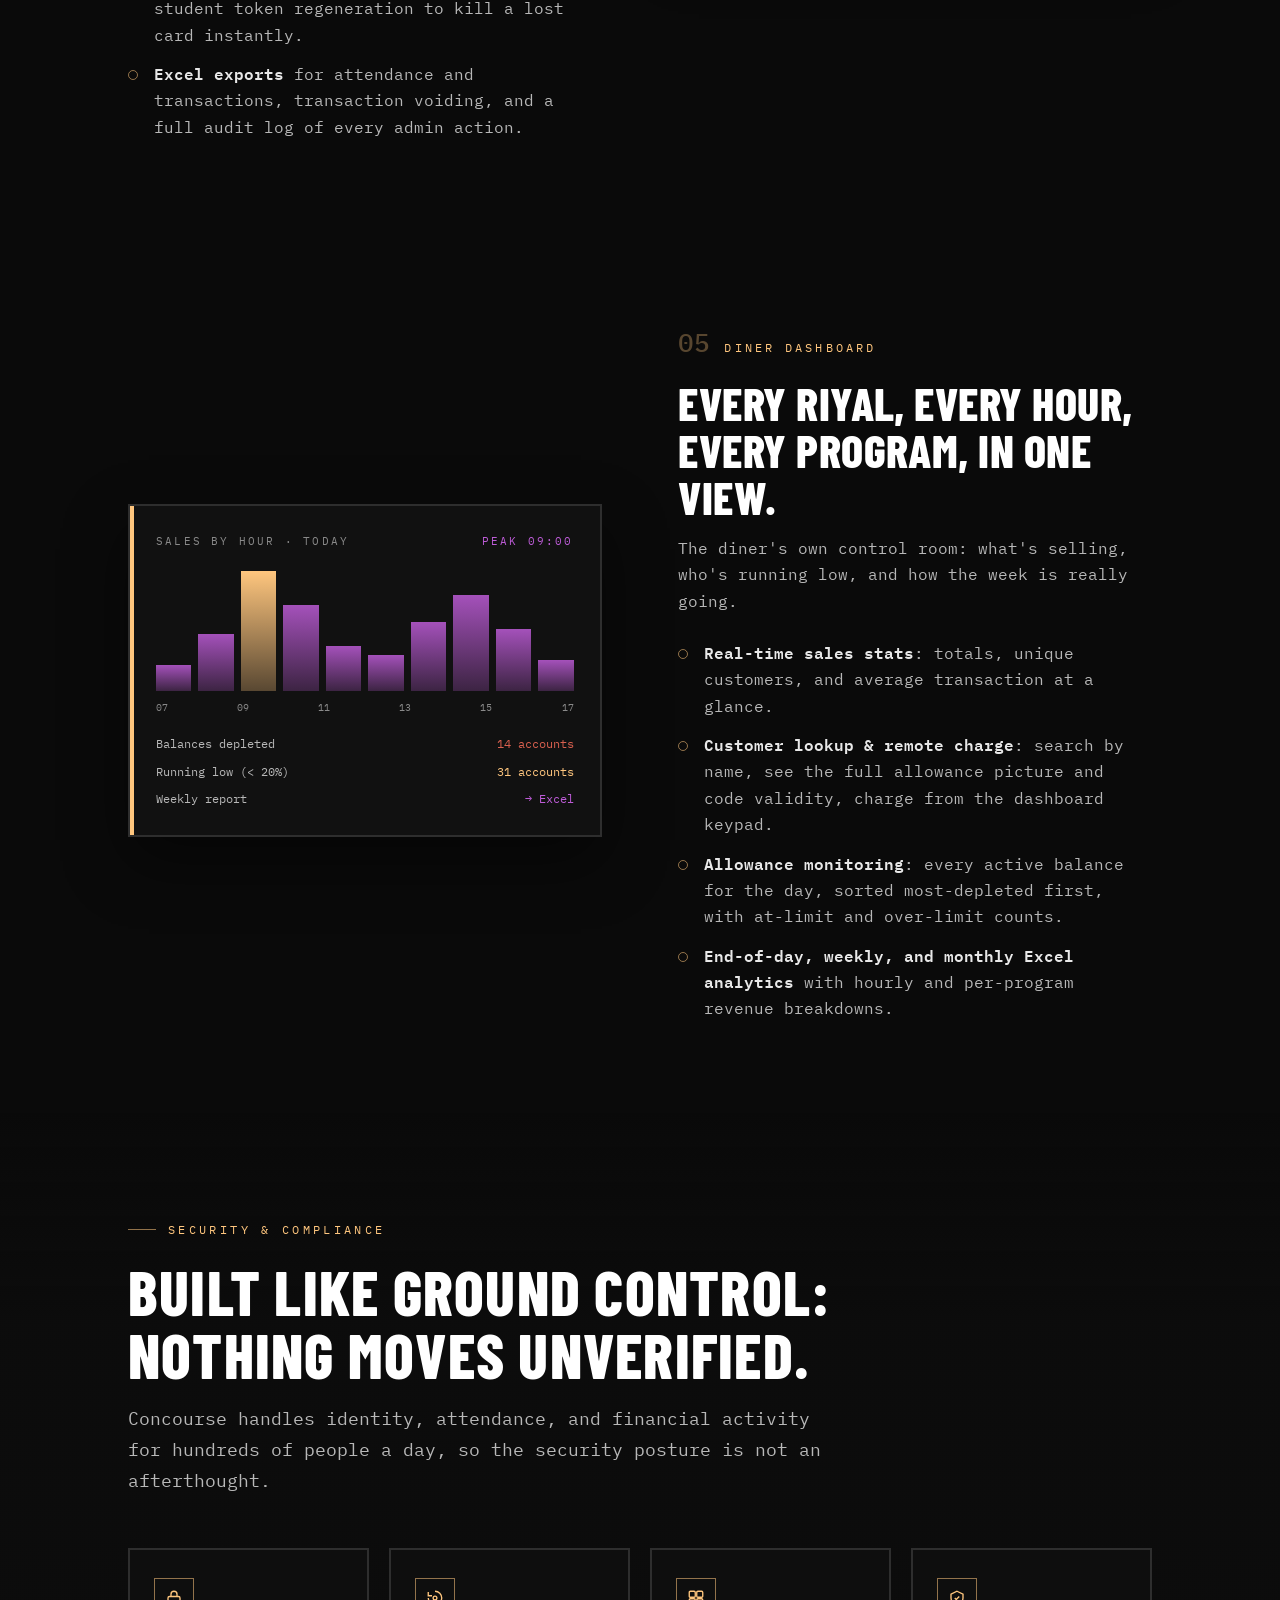
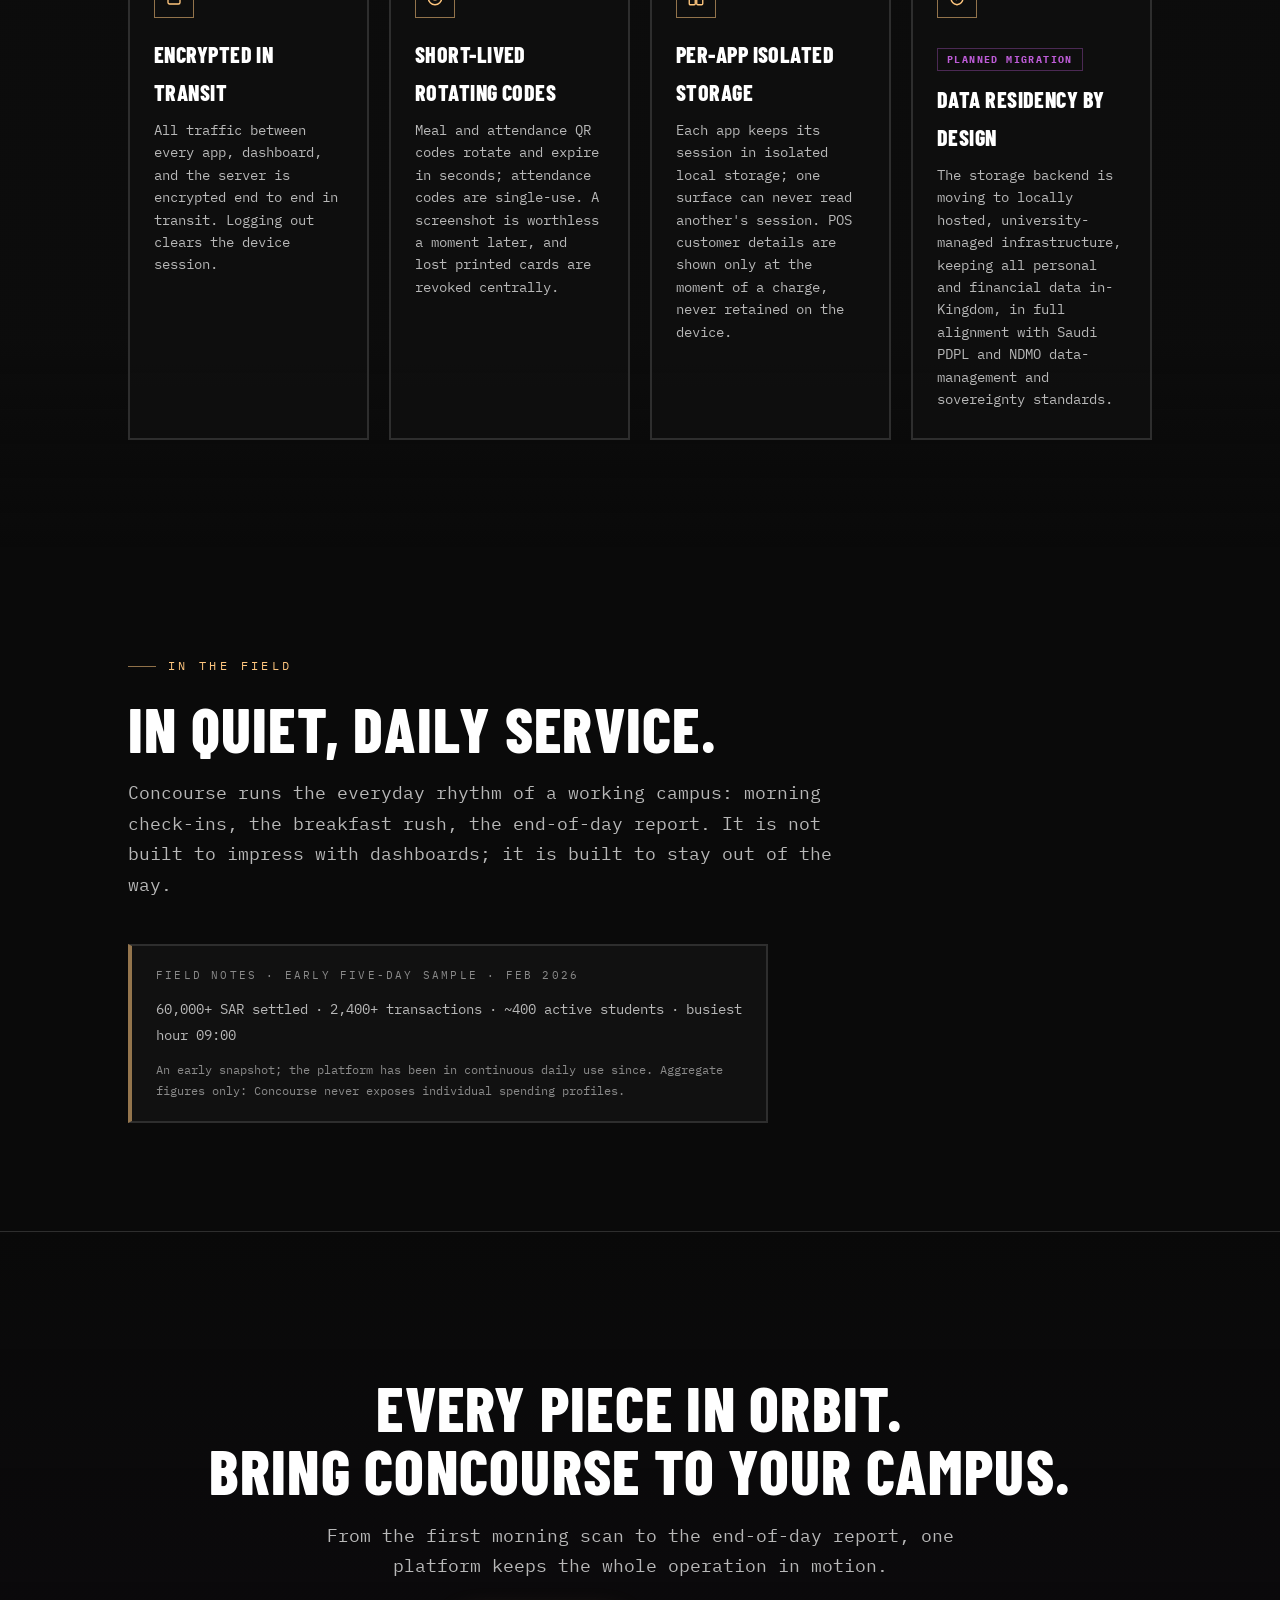
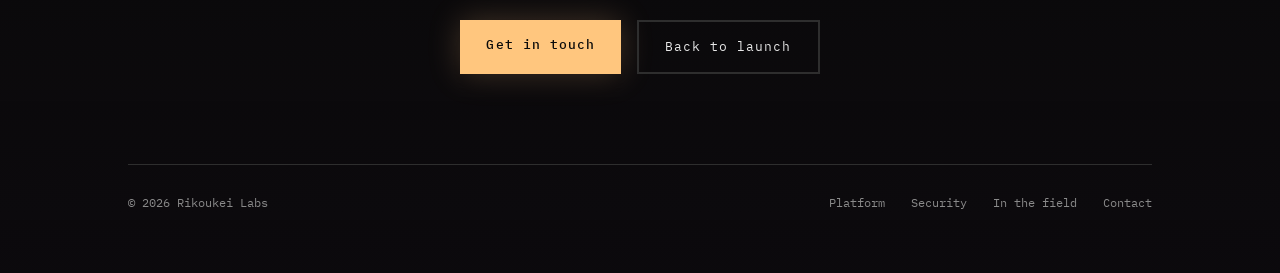
==== commit 068263bf: "Update footer copyright to Rikoukei Labs" ====
--- a/concourse/index.html
+++ b/concourse/index.html
@@ -1209,7 +1209,7 @@
       </div>
 
       <div class="foot-links">
-        <span>© 2026 CONCOURSE · CAMPUS OPERATIONS PLATFORM</span>
+        <span>© 2026 Rikoukei Labs</span>
         <span class="links">
           <a href="#platform">Platform</a>
           <a href="#security">Security</a>
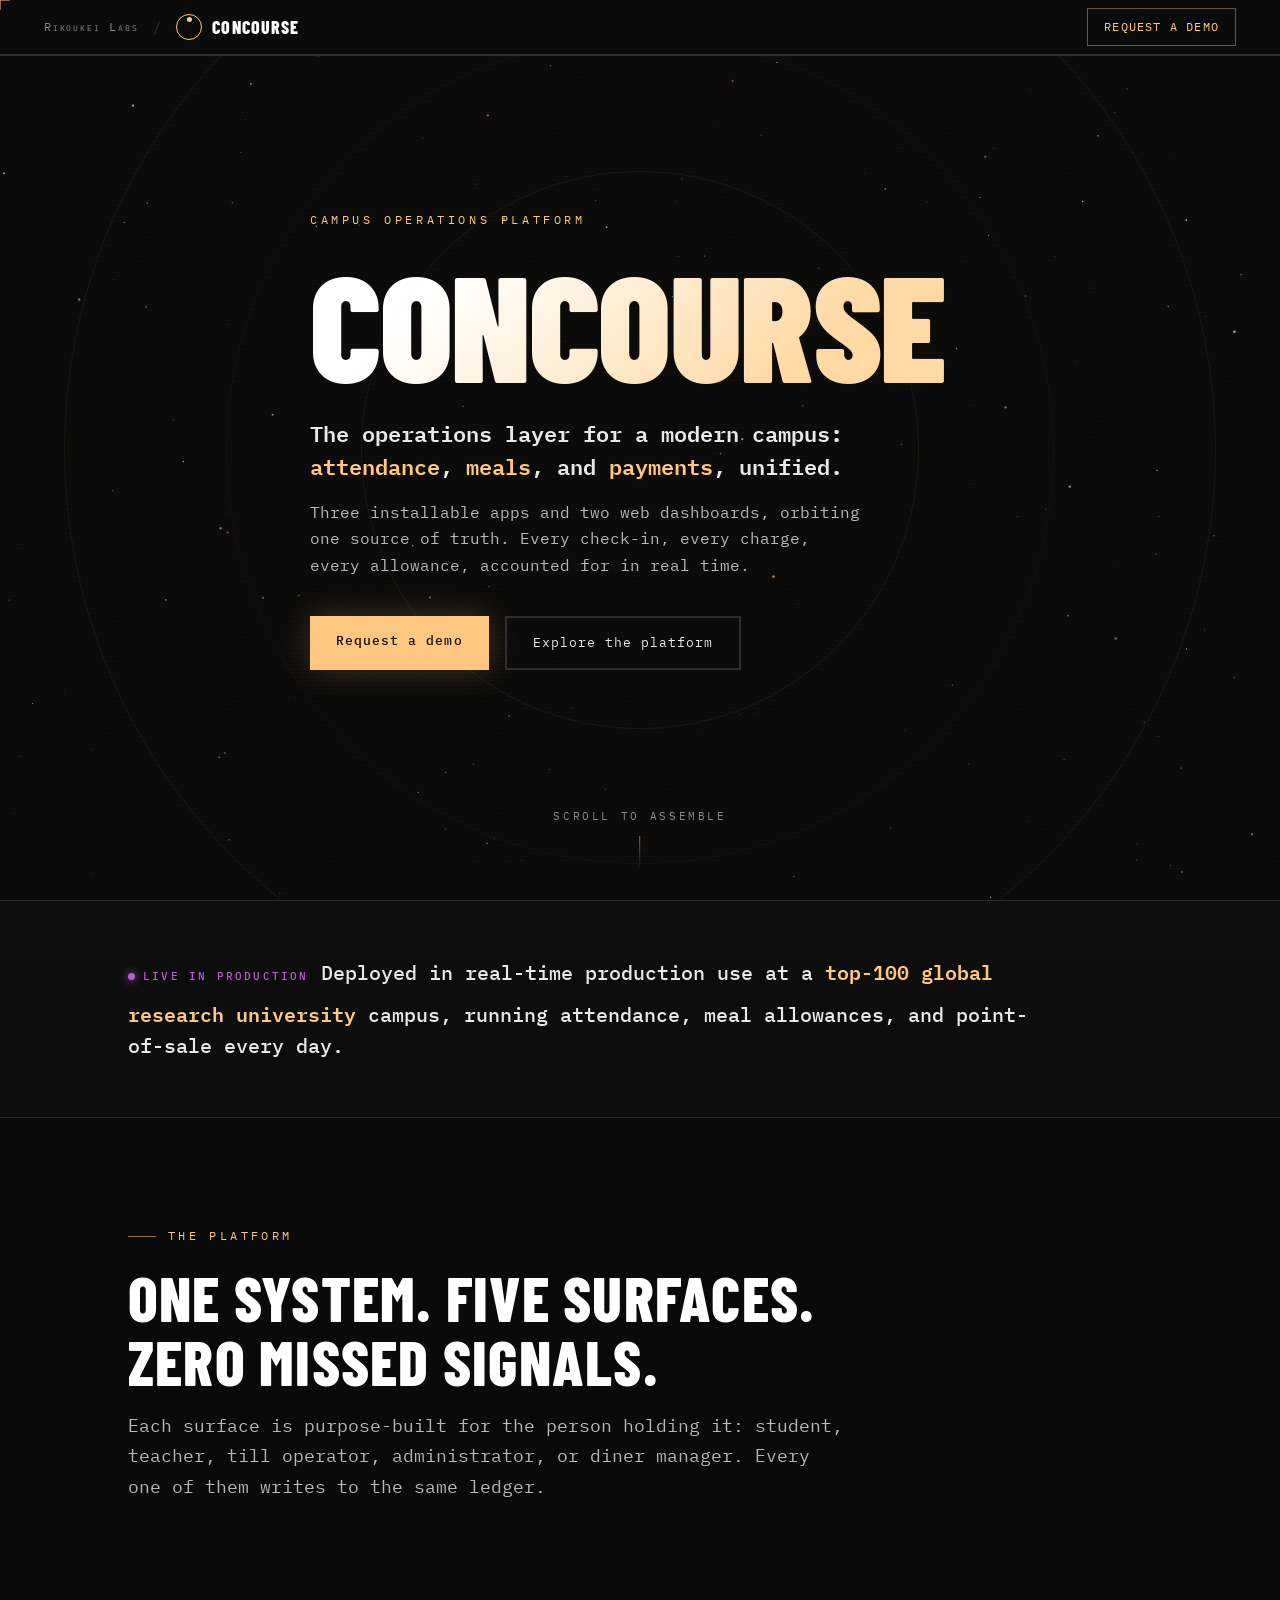
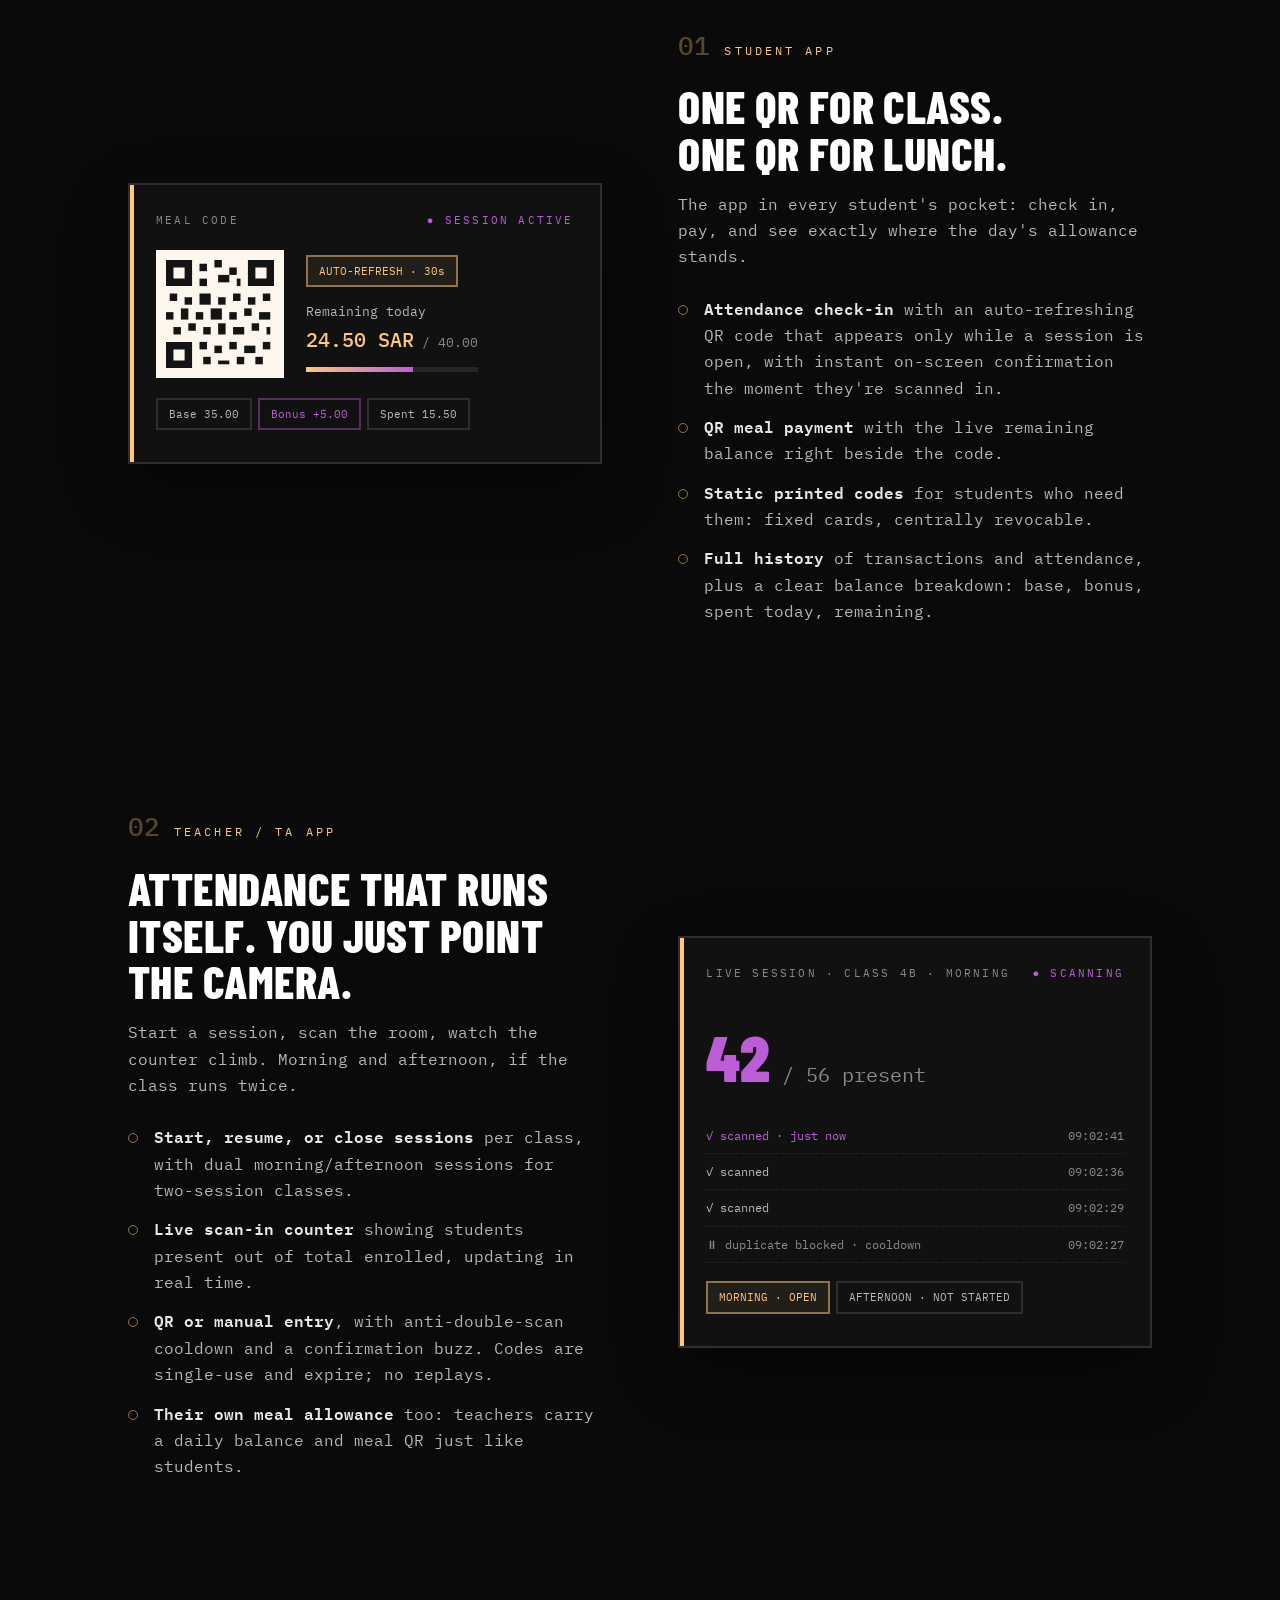
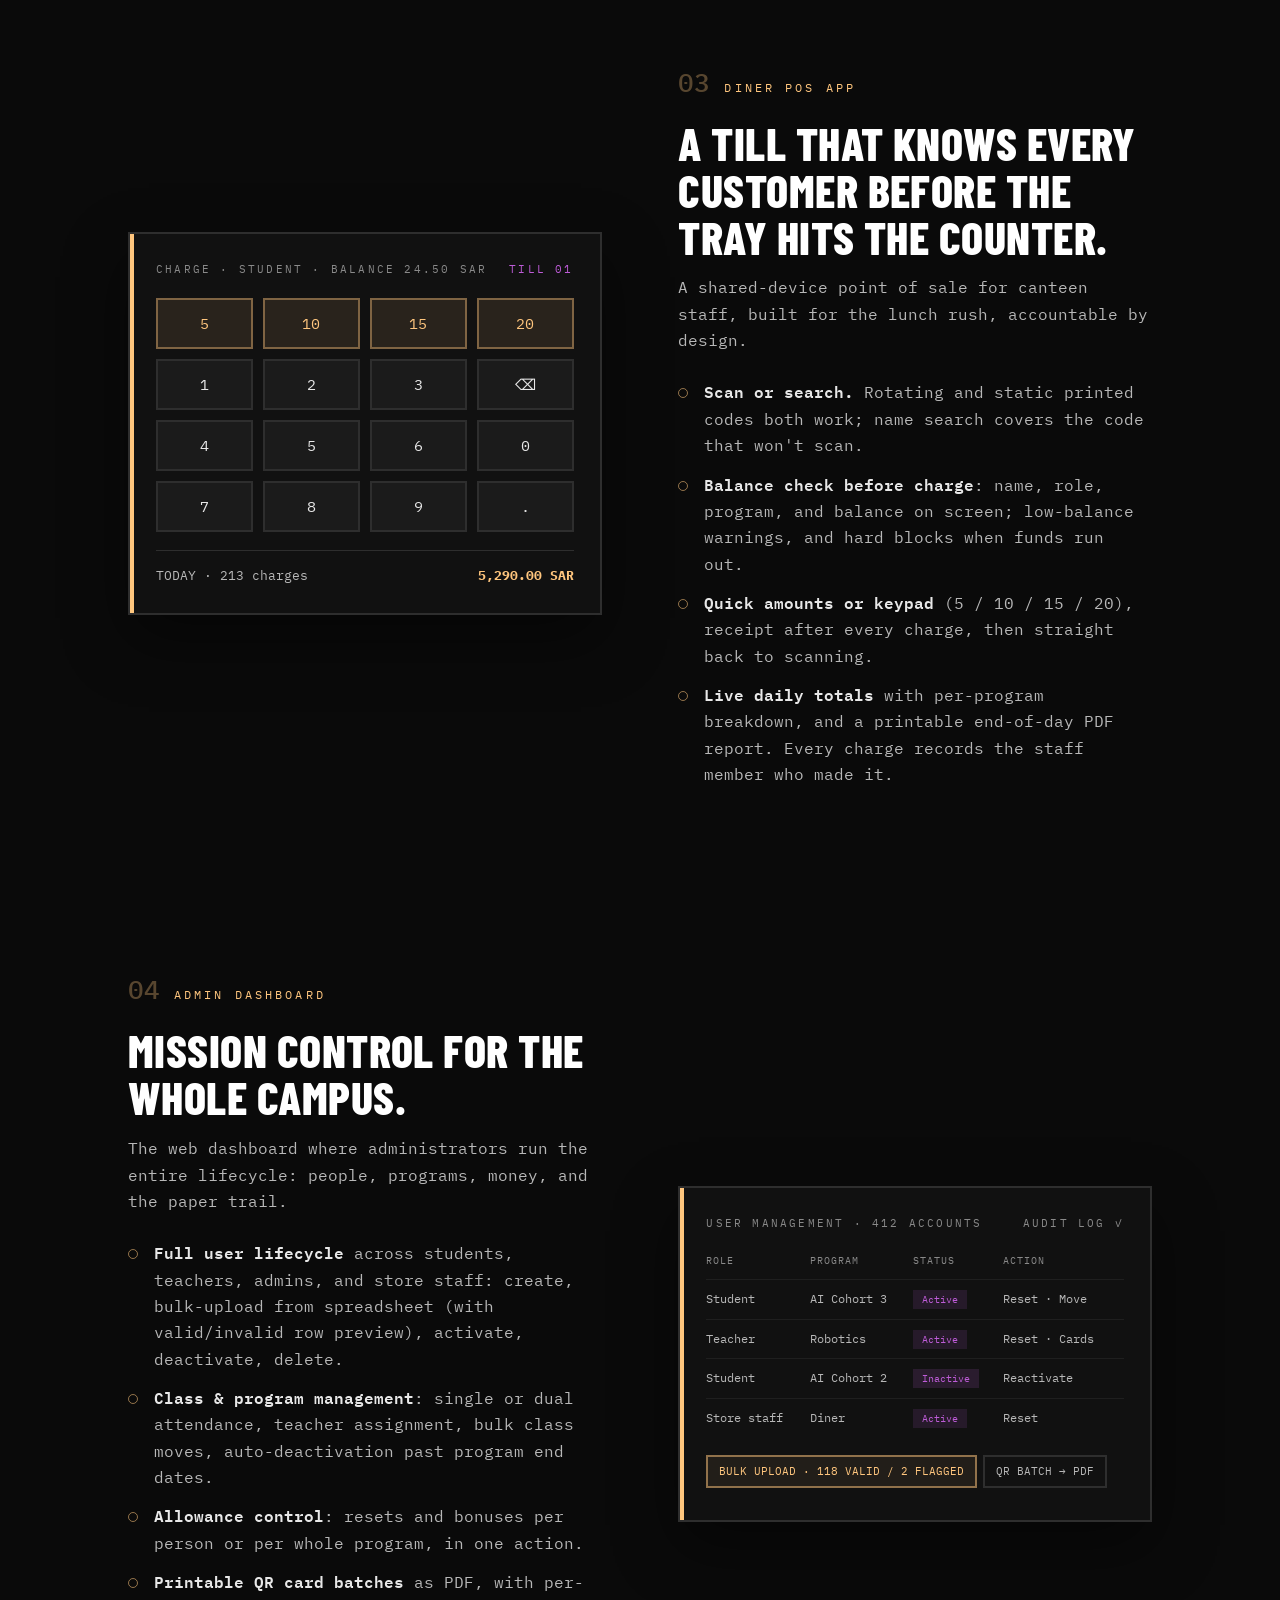
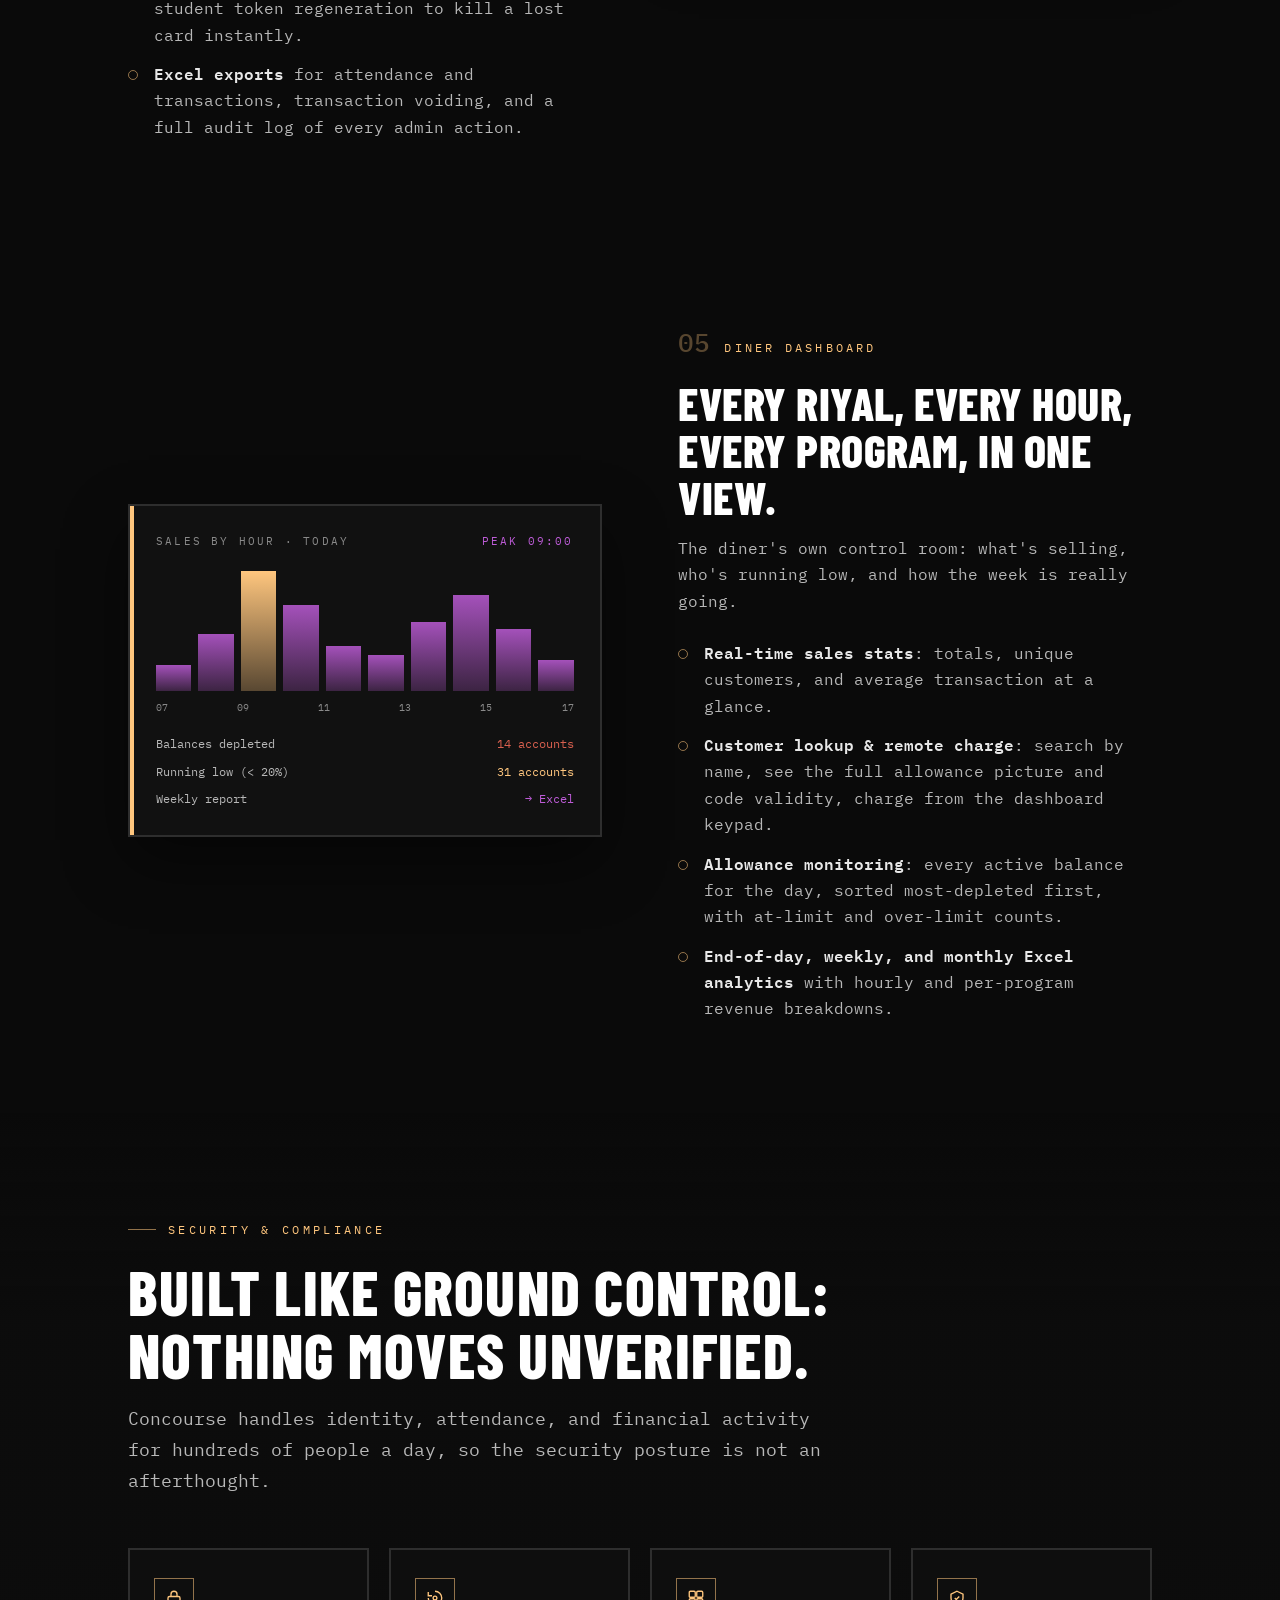
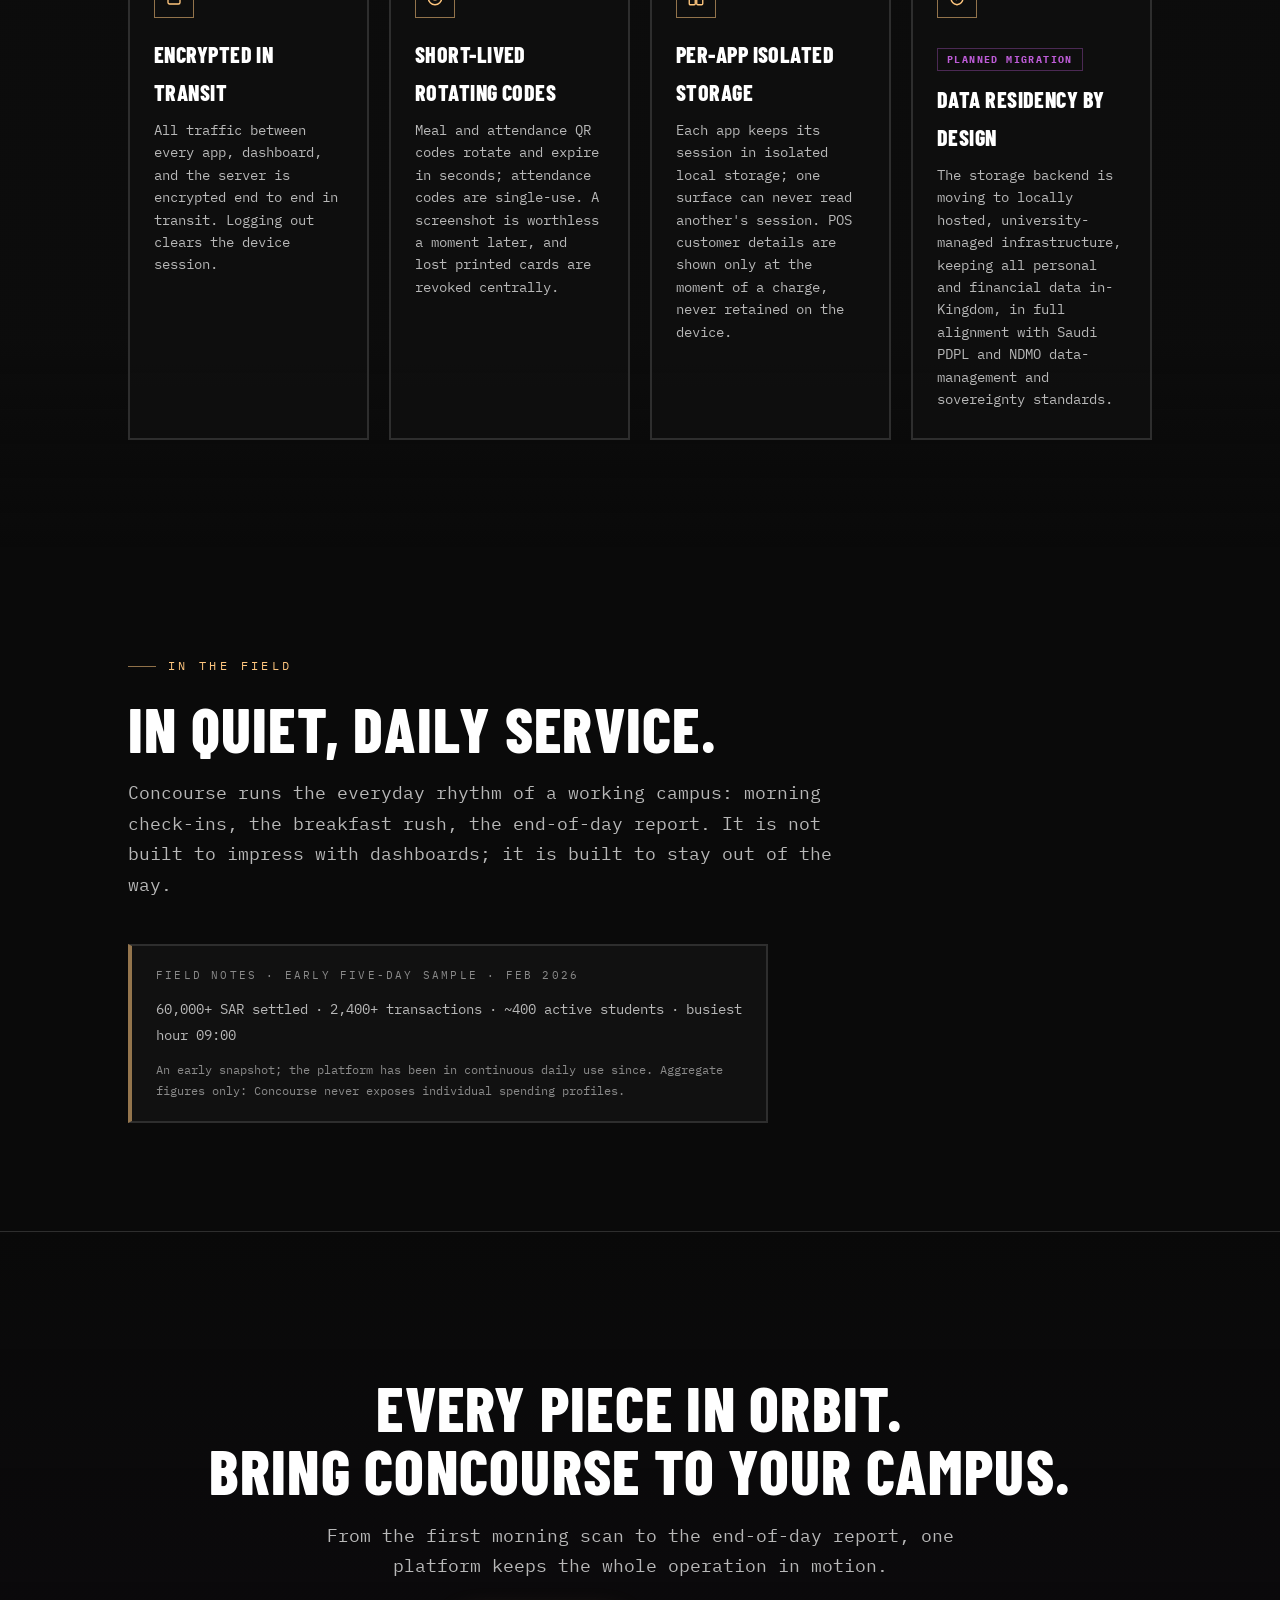
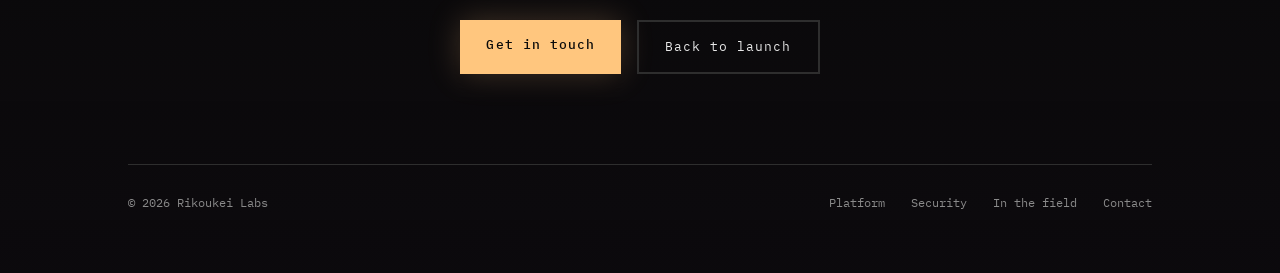
==== commit 4ebf975e: "remove loader from concourse" ====
--- a/concourse/index.html
+++ b/concourse/index.html
@@ -77,41 +77,6 @@
     #orrery { width: 120vmin; height: 120vmin; opacity: 0.22; }
   }
 
-  /* Assembly HUD readout */
-  #hud {
-    position: fixed;
-    right: 22px;
-    bottom: 20px;
-    z-index: 40;
-    font-family: var(--font-mono);
-    font-size: 11px;
-    letter-spacing: 0.12em;
-    color: var(--gold-dim);
-    background: rgba(10, 10, 10, 0.72);
-    border: 1px solid var(--line);
-    border-radius: 0;
-    padding: 8px 12px;
-    display: flex;
-    align-items: center;
-    gap: 10px;
-    backdrop-filter: blur(6px);
-    -webkit-backdrop-filter: blur(6px);
-  }
-  #hud .bar {
-    width: 72px;
-    height: 3px;
-    background: rgba(255, 198, 126, 0.15);
-    border-radius: 0;
-    overflow: hidden;
-  }
-  #hud .bar i {
-    display: block;
-    height: 100%;
-    width: 0%;
-    background: var(--gold);
-    border-radius: 0;
-  }
-  @media (max-width: 768px) { #hud { display: none; } }
 
   /* ---------- Page chrome ---------- */
   .page { position: relative; z-index: 1; }
@@ -920,12 +885,6 @@
 
 <div class="scan-layer" aria-hidden="true"></div>
 
-<div id="hud" aria-hidden="true">
-  <span>ORRERY&nbsp;ASSEMBLY</span>
-  <span class="bar"><i id="hud-fill"></i></span>
-  <span id="hud-pct">0%</span>
-</div>
-
 <nav id="site-nav">
   <div class="nav-left">
     <a class="home-link" href="../">Rikoukei Labs</a>
@@ -1316,8 +1275,6 @@
     pieces.forEach(function (el) { setPieceProgress(el, 1); });
   }
 
-  var hudFill = document.getElementById("hud-fill");
-  var hudPct = document.getElementById("hud-pct");
   var mobileAssembled = false;
 
   function updateAssembly(p) {
@@ -1340,11 +1297,6 @@
         setPieceProgress(pieces[i], Math.max(0, Math.min(1, t)));
       }
     }
-
-    if (hudFill) {
-      hudFill.style.width = (ap * 100).toFixed(1) + "%";
-      hudPct.textContent = Math.round(ap * 100) + "%";
-    }
   }
 
   /* ============ Scroll loop (rAF-throttled) ============ */
@@ -1369,7 +1321,6 @@
     orrery.style.opacity = "0.25";
     initStars();
     drawStars(0);
-    if (hudFill) { hudFill.style.width = "100%"; hudPct.textContent = "100%"; }
   } else {
     initStars();
     drawStars(0);
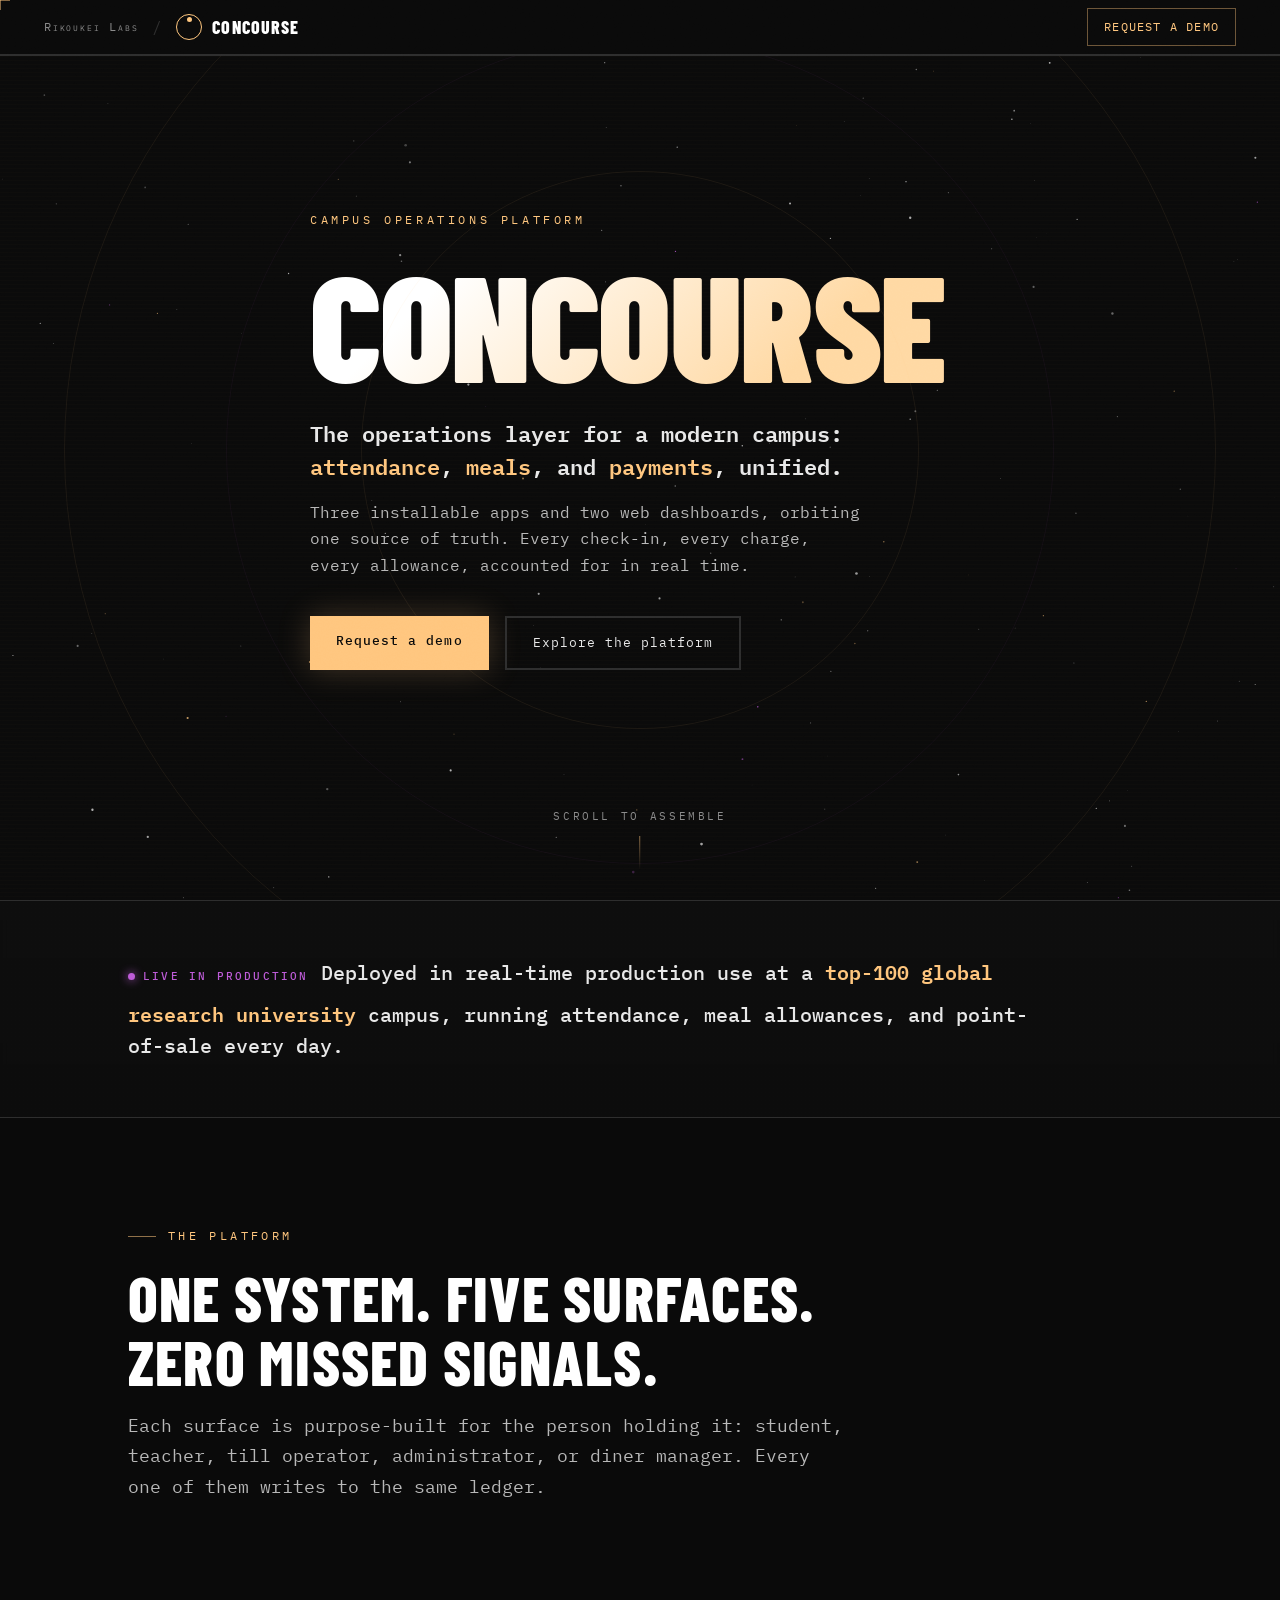
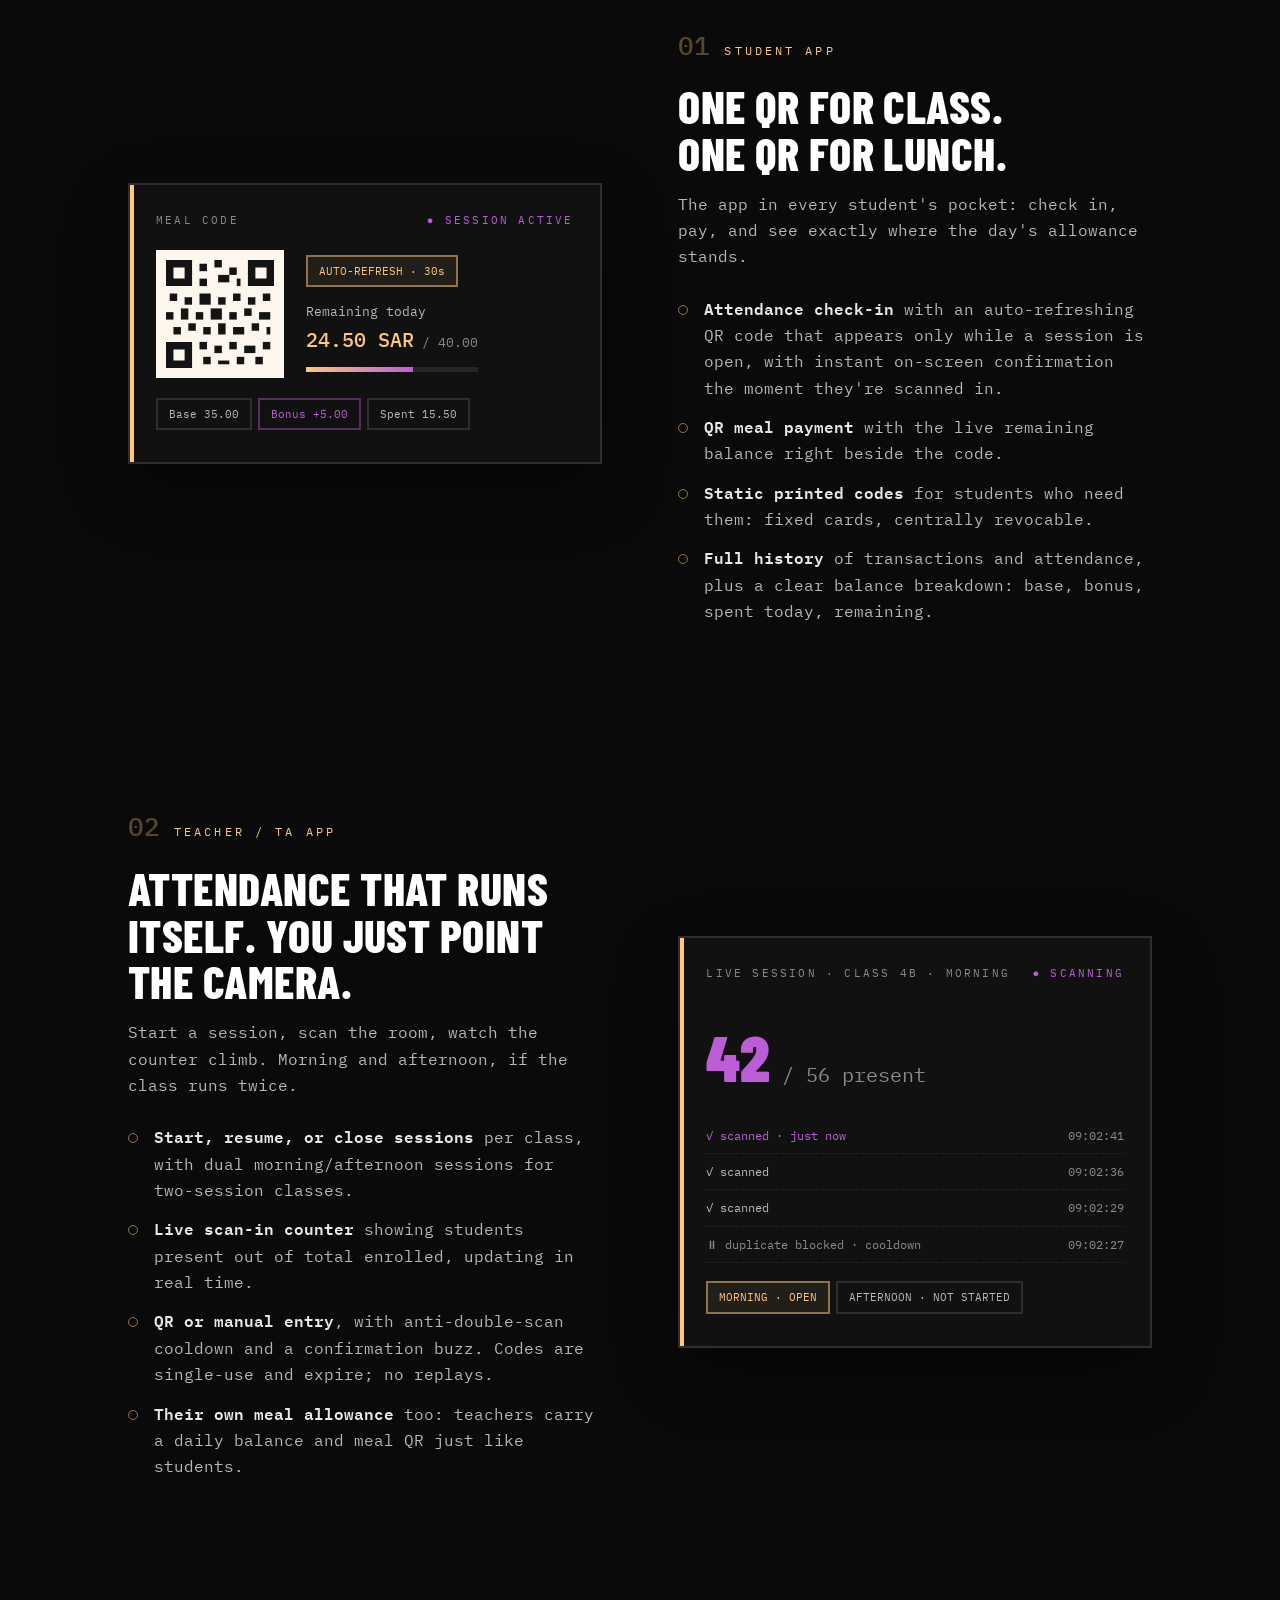
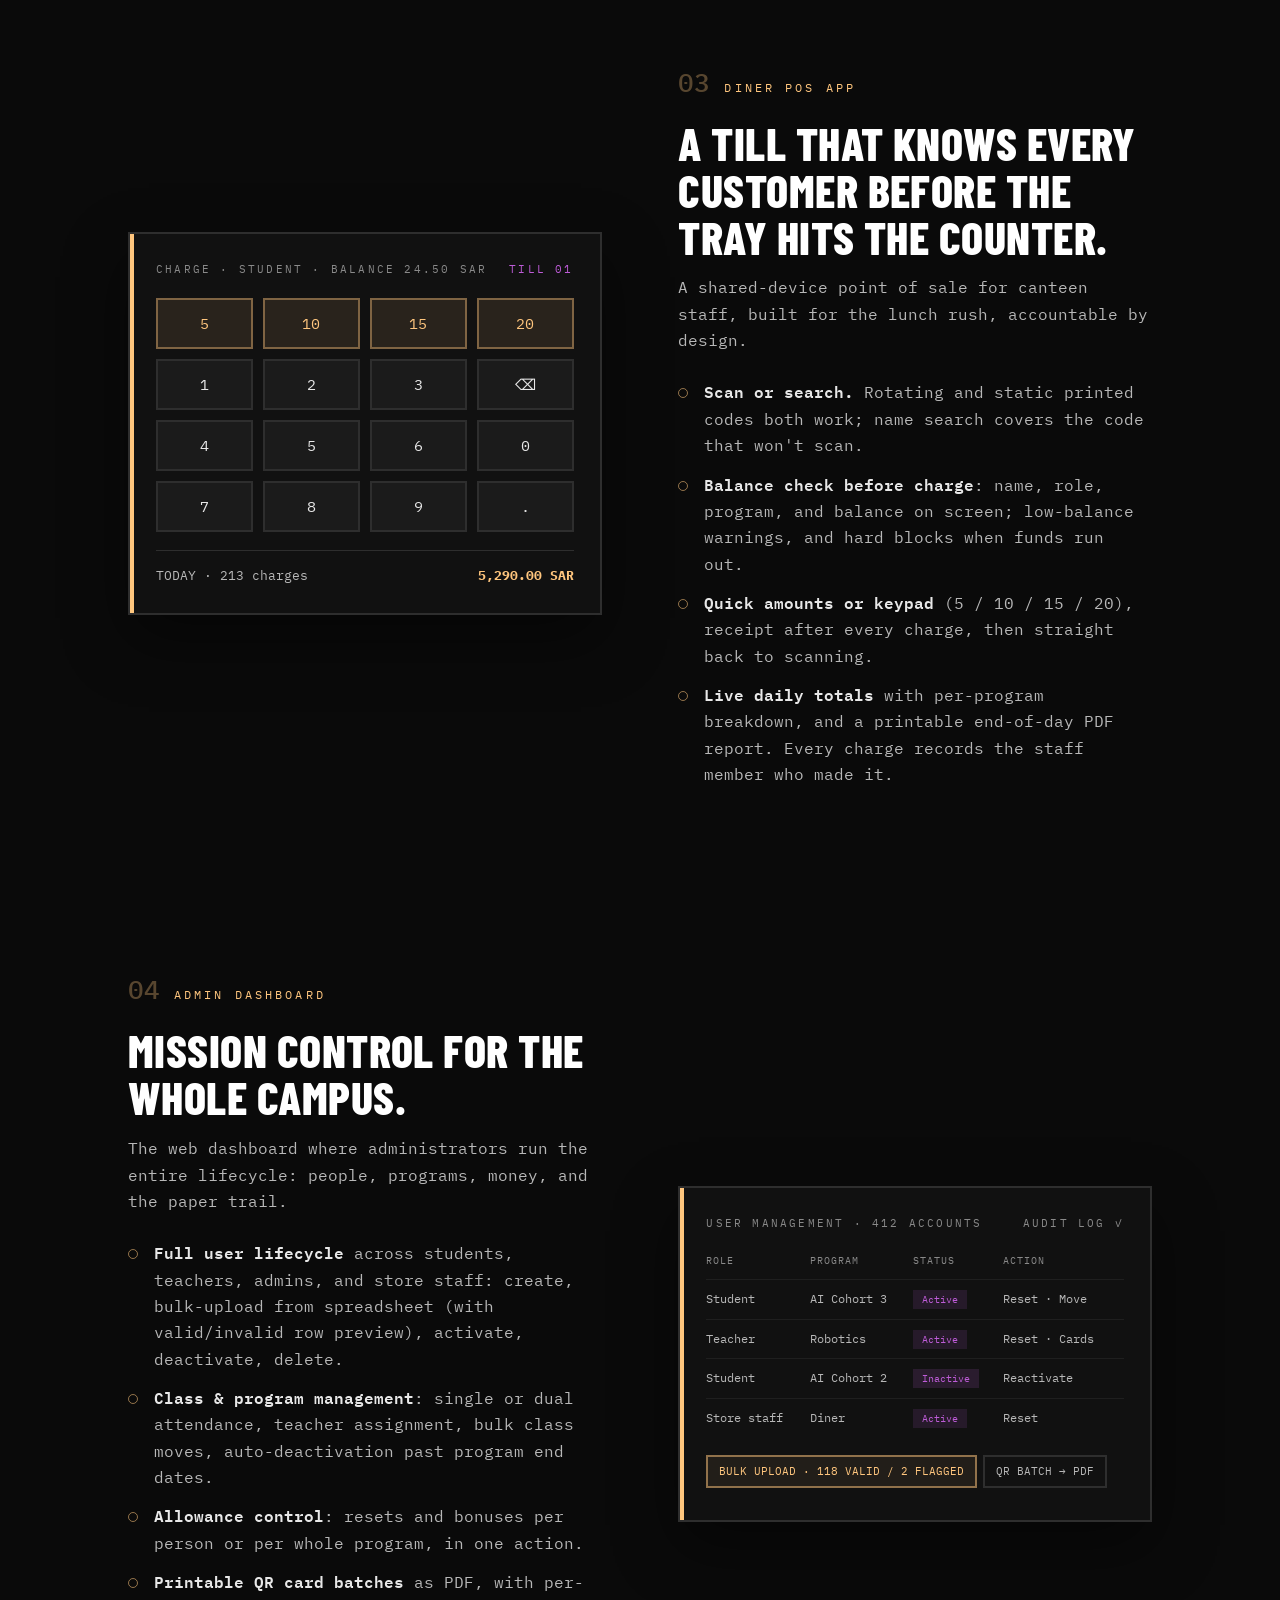
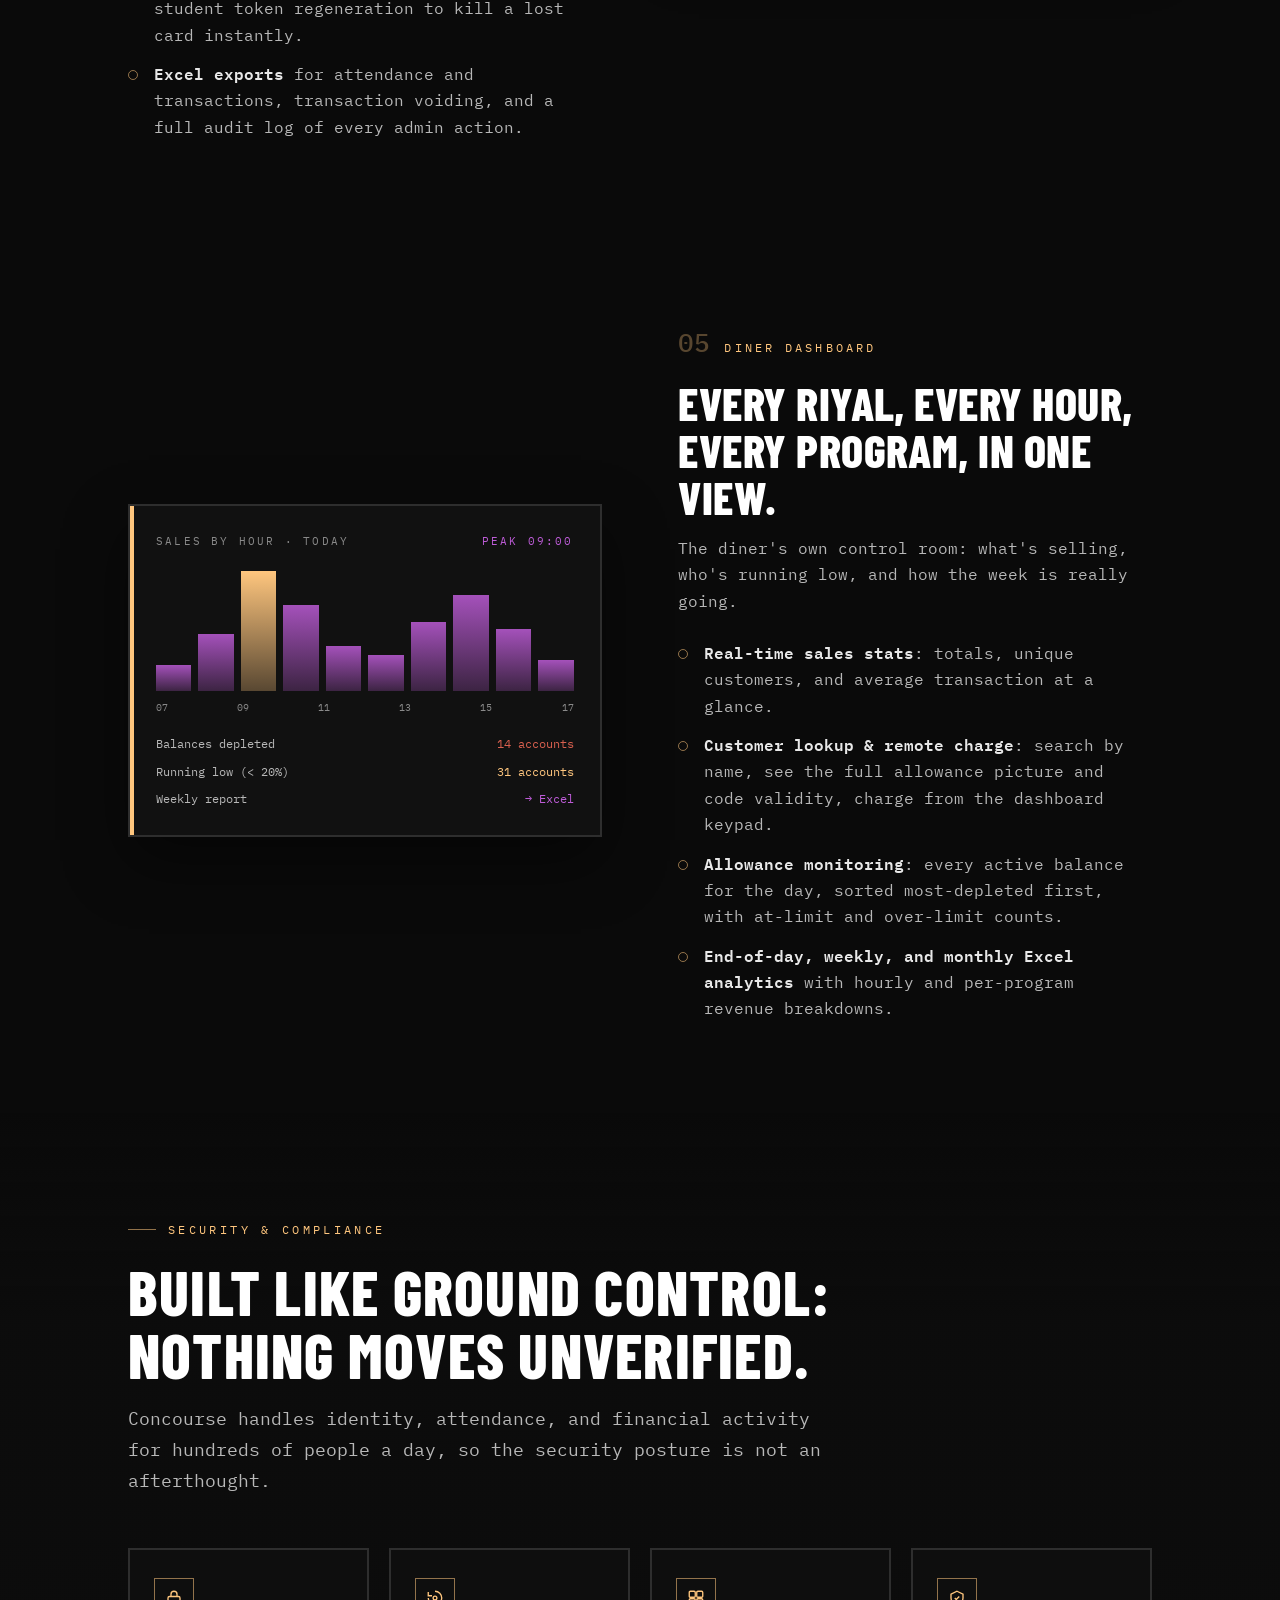
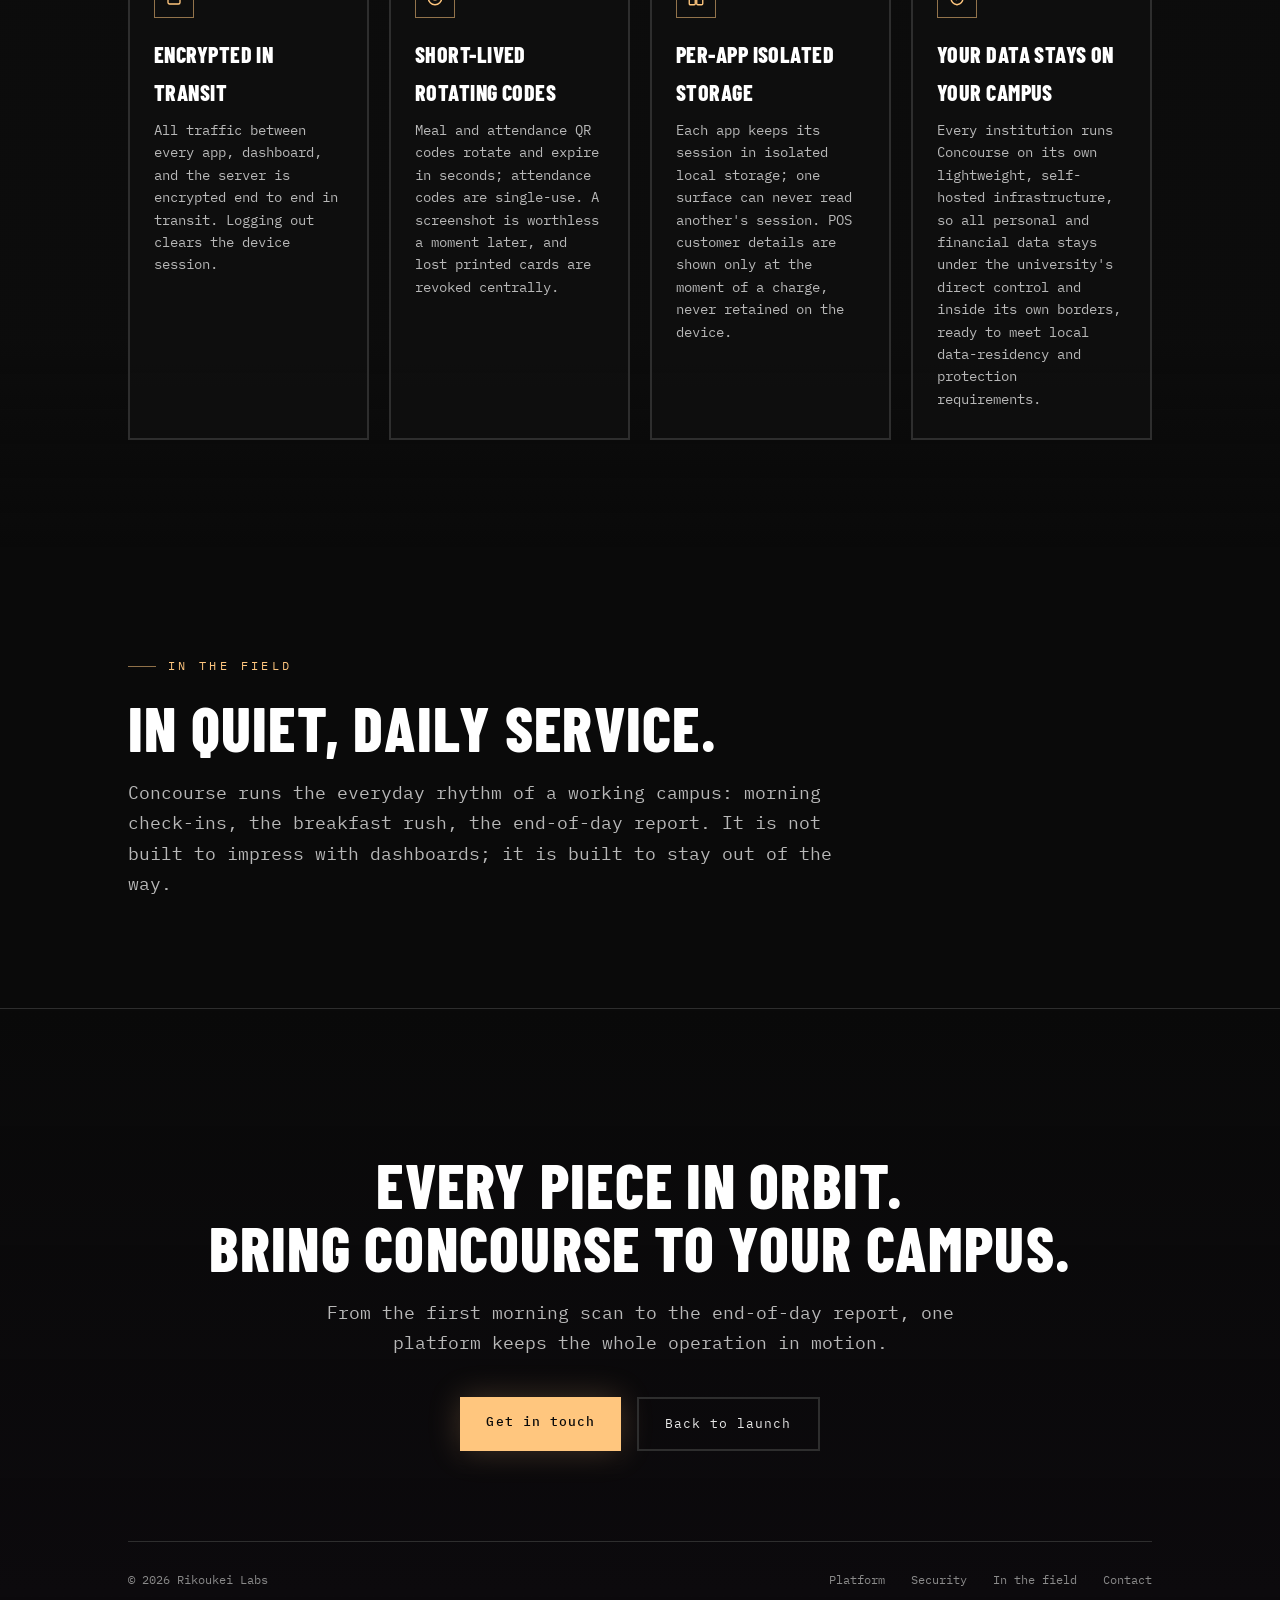
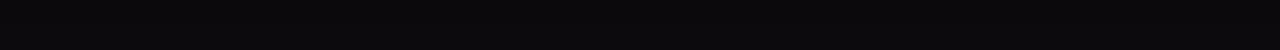
==== commit 8c96537b: "general consistency updates" ====
--- a/concourse/index.html
+++ b/concourse/index.html
@@ -1136,8 +1136,8 @@
         </div>
         <div class="sec-card reveal" style="--d:.3s">
           <div class="ico"><svg width="18" height="18" viewBox="0 0 24 24" fill="none" stroke="currentColor" stroke-width="1.8"><path d="M12 3l8 4v5c0 5-3.5 8-8 9-4.5-1-8-4-8-9V7z"/><path d="M9 12l2 2 4-4"/></svg></div>
-          <h4><span class="soon">Planned migration</span><br>Data residency by design</h4>
-          <p>The storage backend is moving to locally hosted, university-managed infrastructure, keeping all personal and financial data in-Kingdom, in full alignment with Saudi PDPL and NDMO data-management and sovereignty standards.</p>
+          <h4>Your data stays on your campus</h4>
+          <p>Every institution runs Concourse on its own lightweight, self-hosted infrastructure, so all personal and financial data stays under the university's direct control and inside its own borders, ready to meet local data-residency and protection requirements.</p>
         </div>
       </div>
     </div>
@@ -1149,11 +1149,13 @@
       <div class="eyebrow reveal">In the field</div>
       <h2 class="reveal" style="--d:.1s">In quiet, daily service.</h2>
       <p class="lede reveal" style="--d:.2s">Concourse runs the everyday rhythm of a working campus: morning check-ins, the breakfast rush, the end-of-day report. It is not built to impress with dashboards; it is built to stay out of the way.</p>
+      <!-- Field-notes container temporarily removed (kept for later reference).
       <div class="field-notes reveal" style="--d:.3s">
         <div class="fn-title">FIELD NOTES · EARLY FIVE-DAY SAMPLE · FEB 2026</div>
         <p class="fn-line">60,000+ SAR settled&ensp;·&ensp;2,400+ transactions&ensp;·&ensp;~400 active students&ensp;·&ensp;busiest hour 09:00</p>
         <p class="fn-note">An early snapshot; the platform has been in continuous daily use since. Aggregate figures only: Concourse never exposes individual spending profiles.</p>
       </div>
+      -->
     </div>
   </section>
 
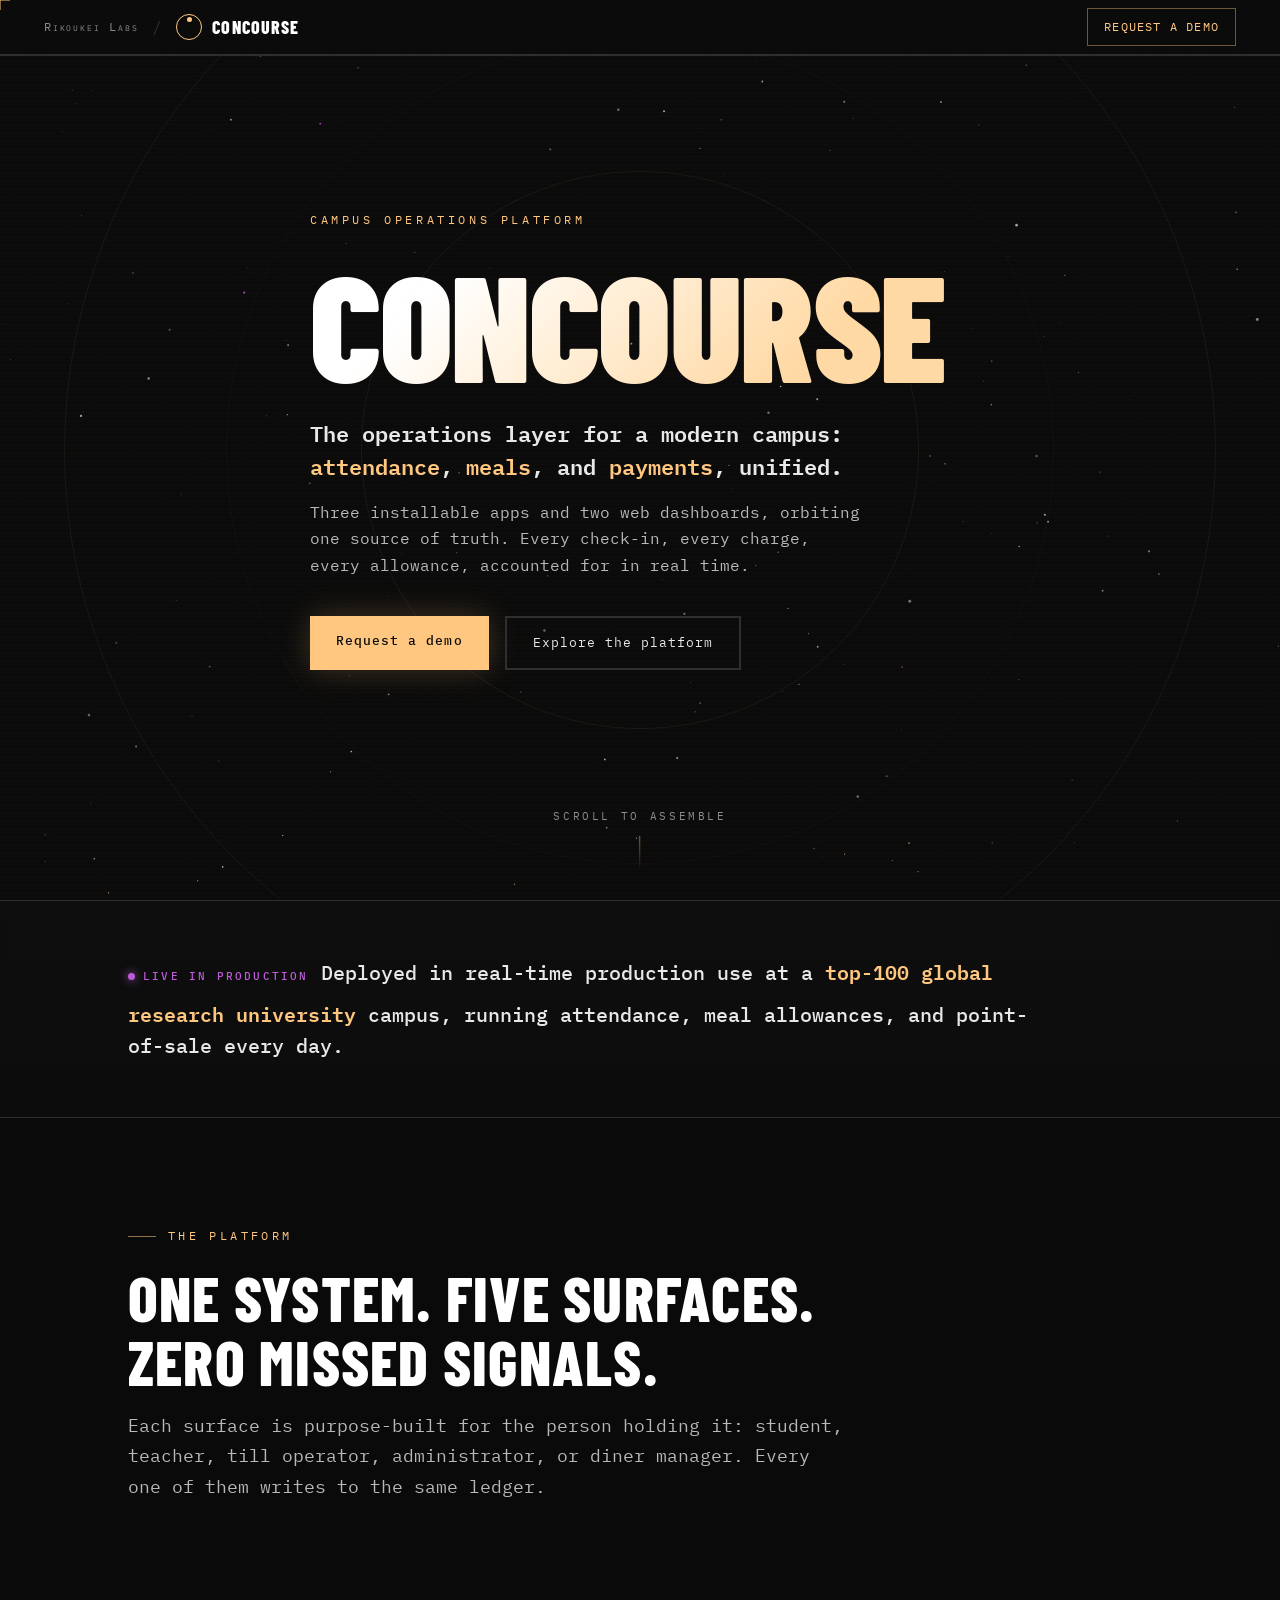
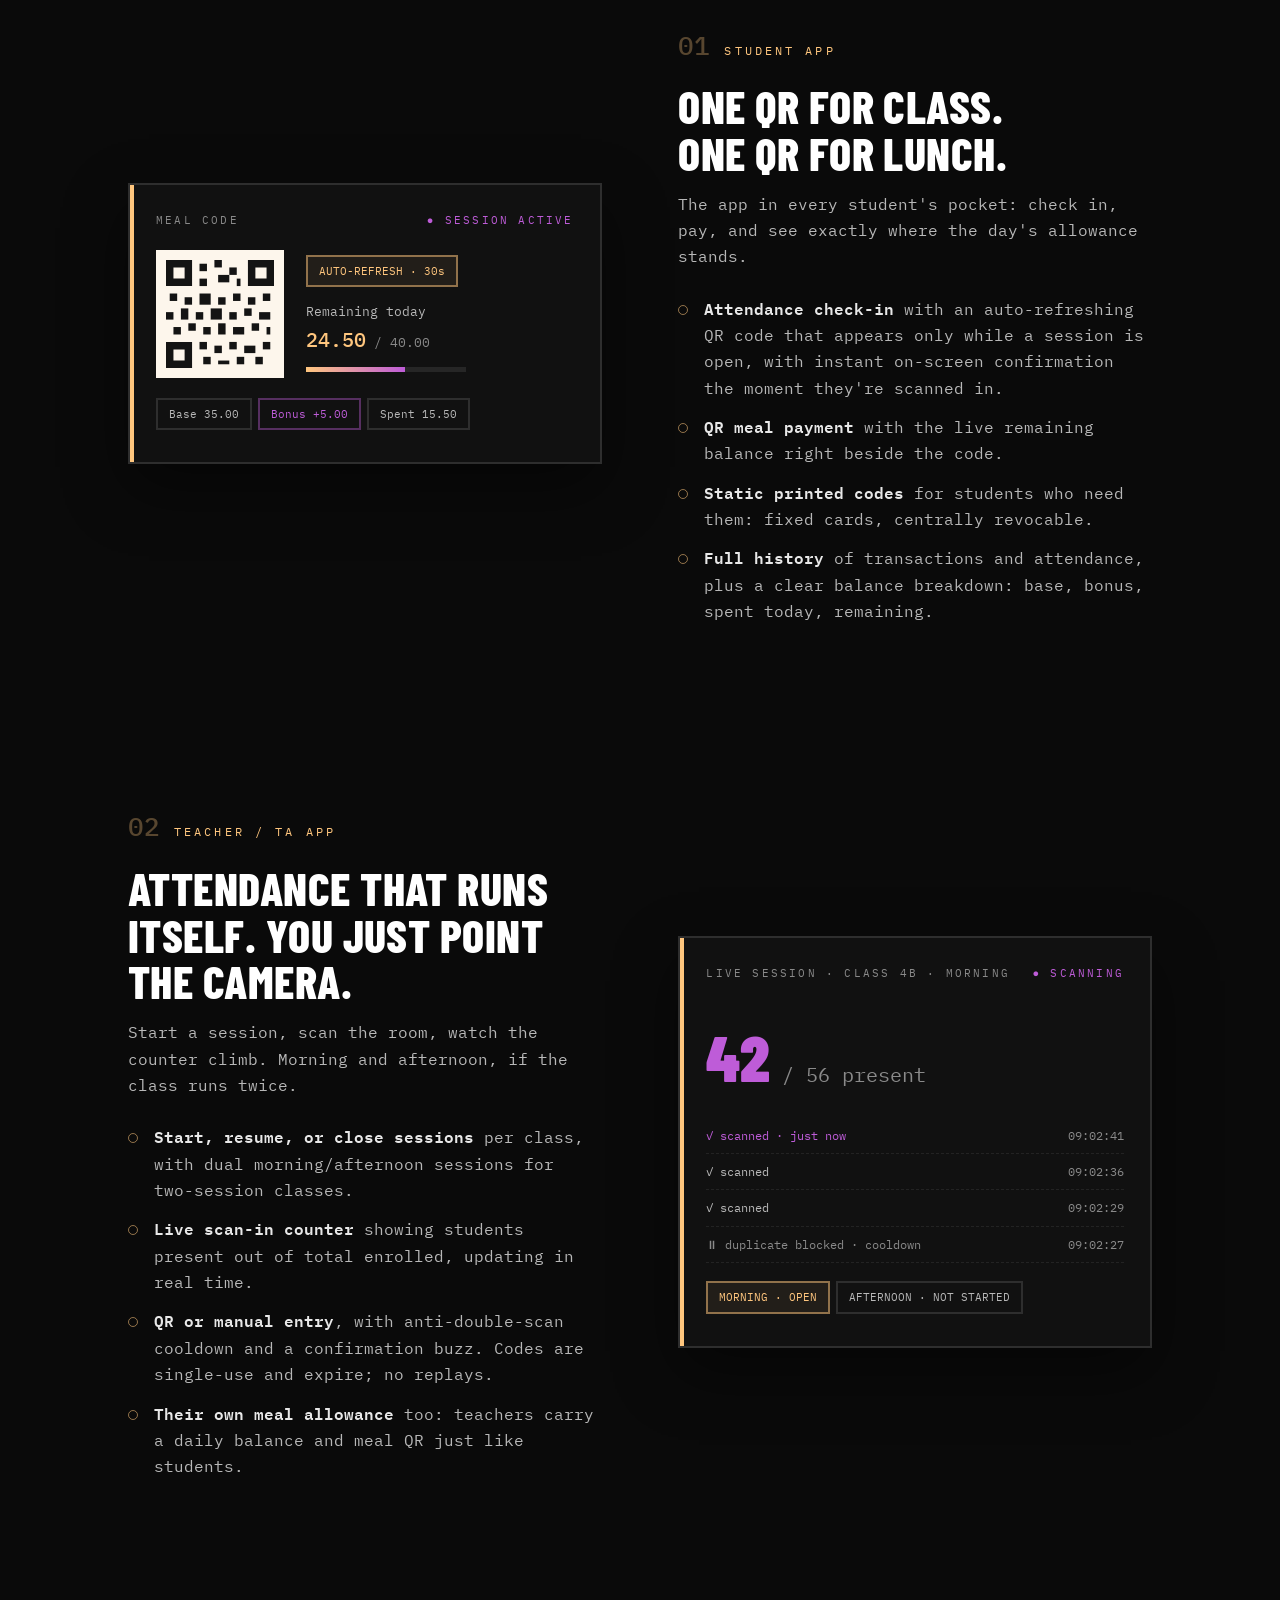
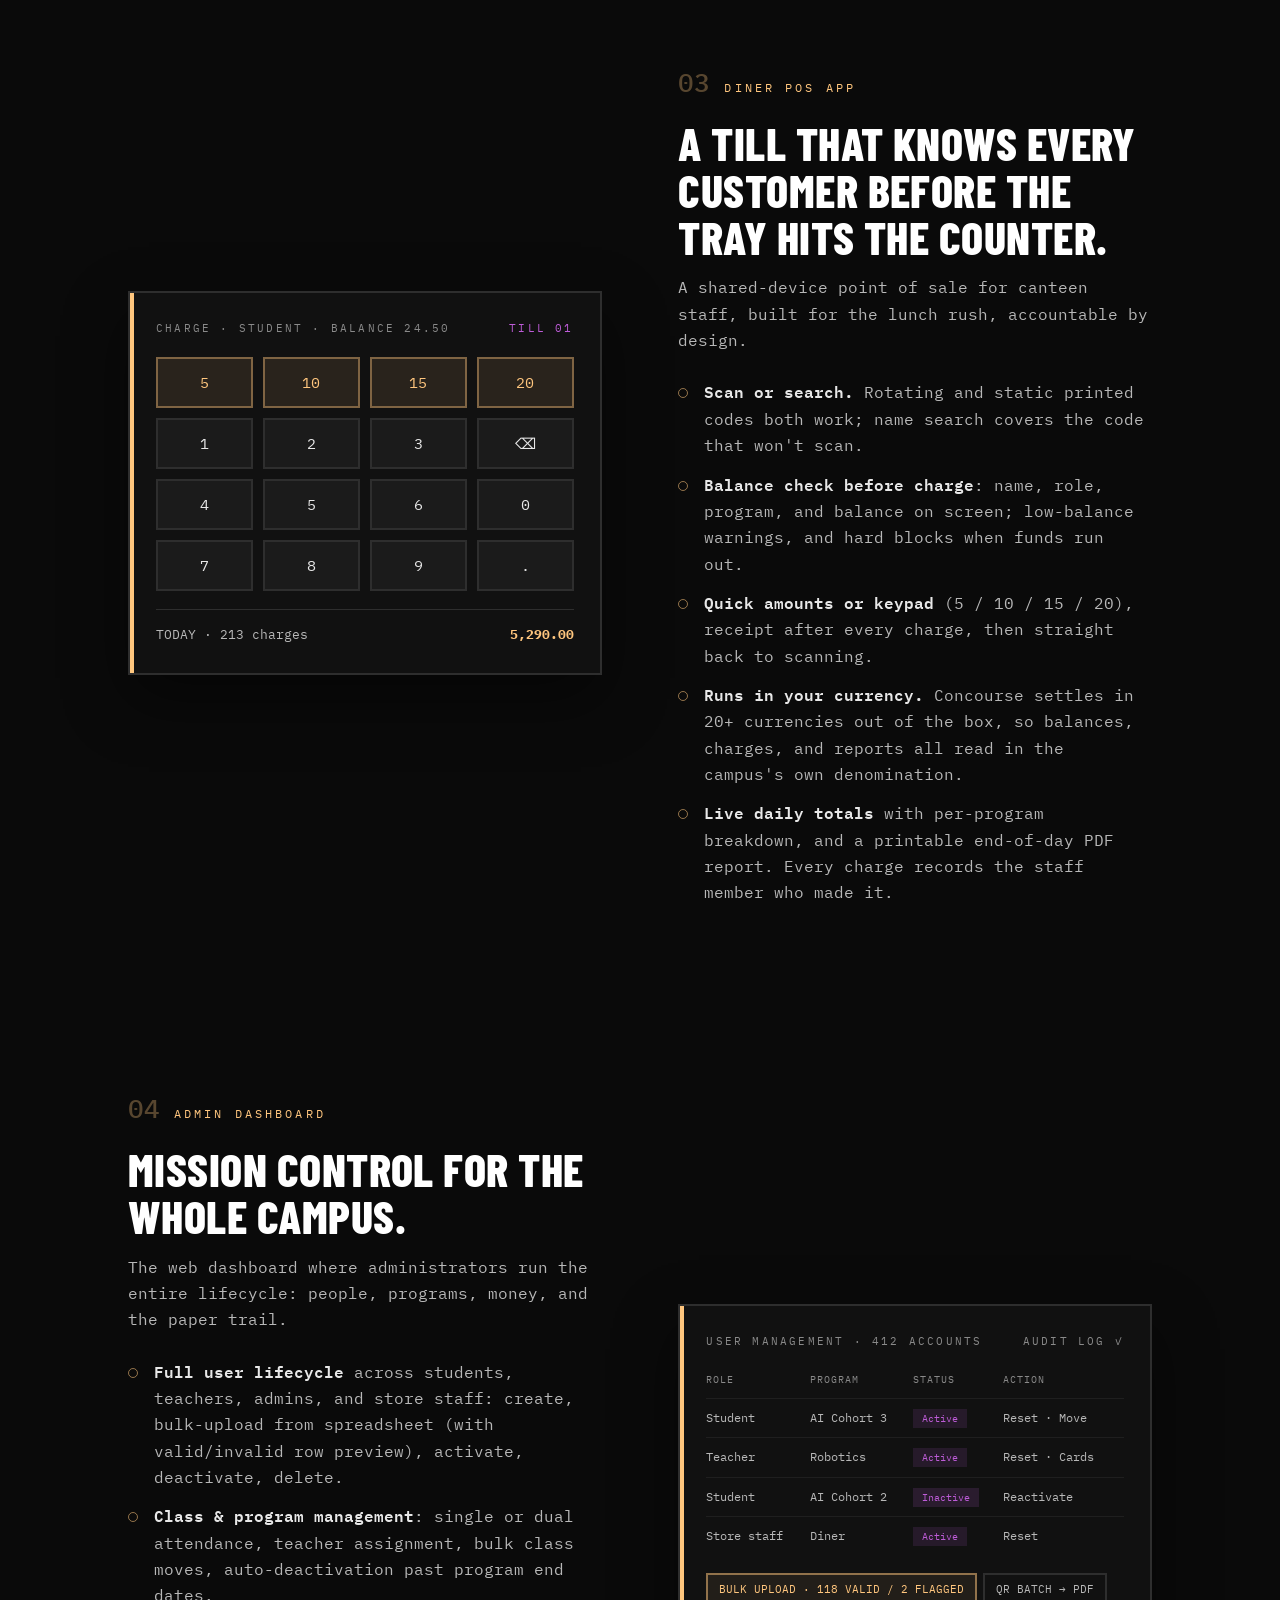
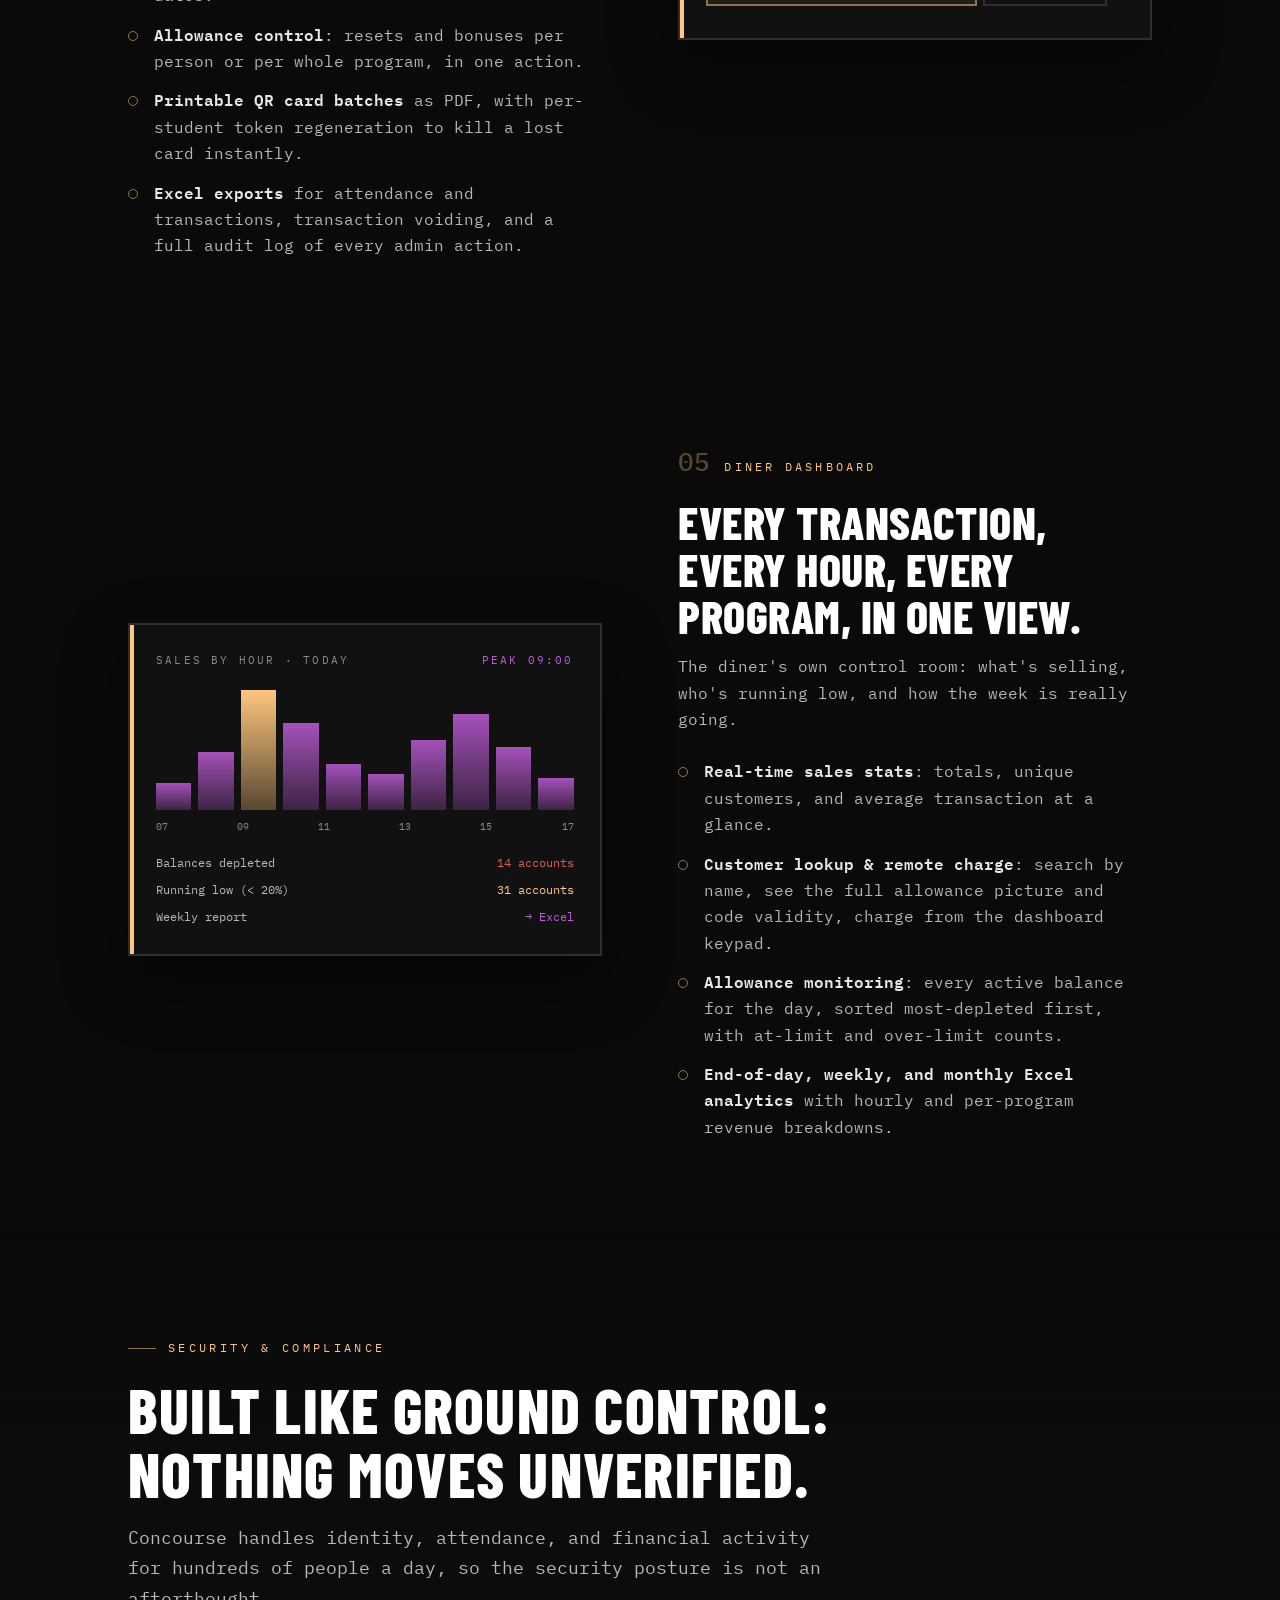
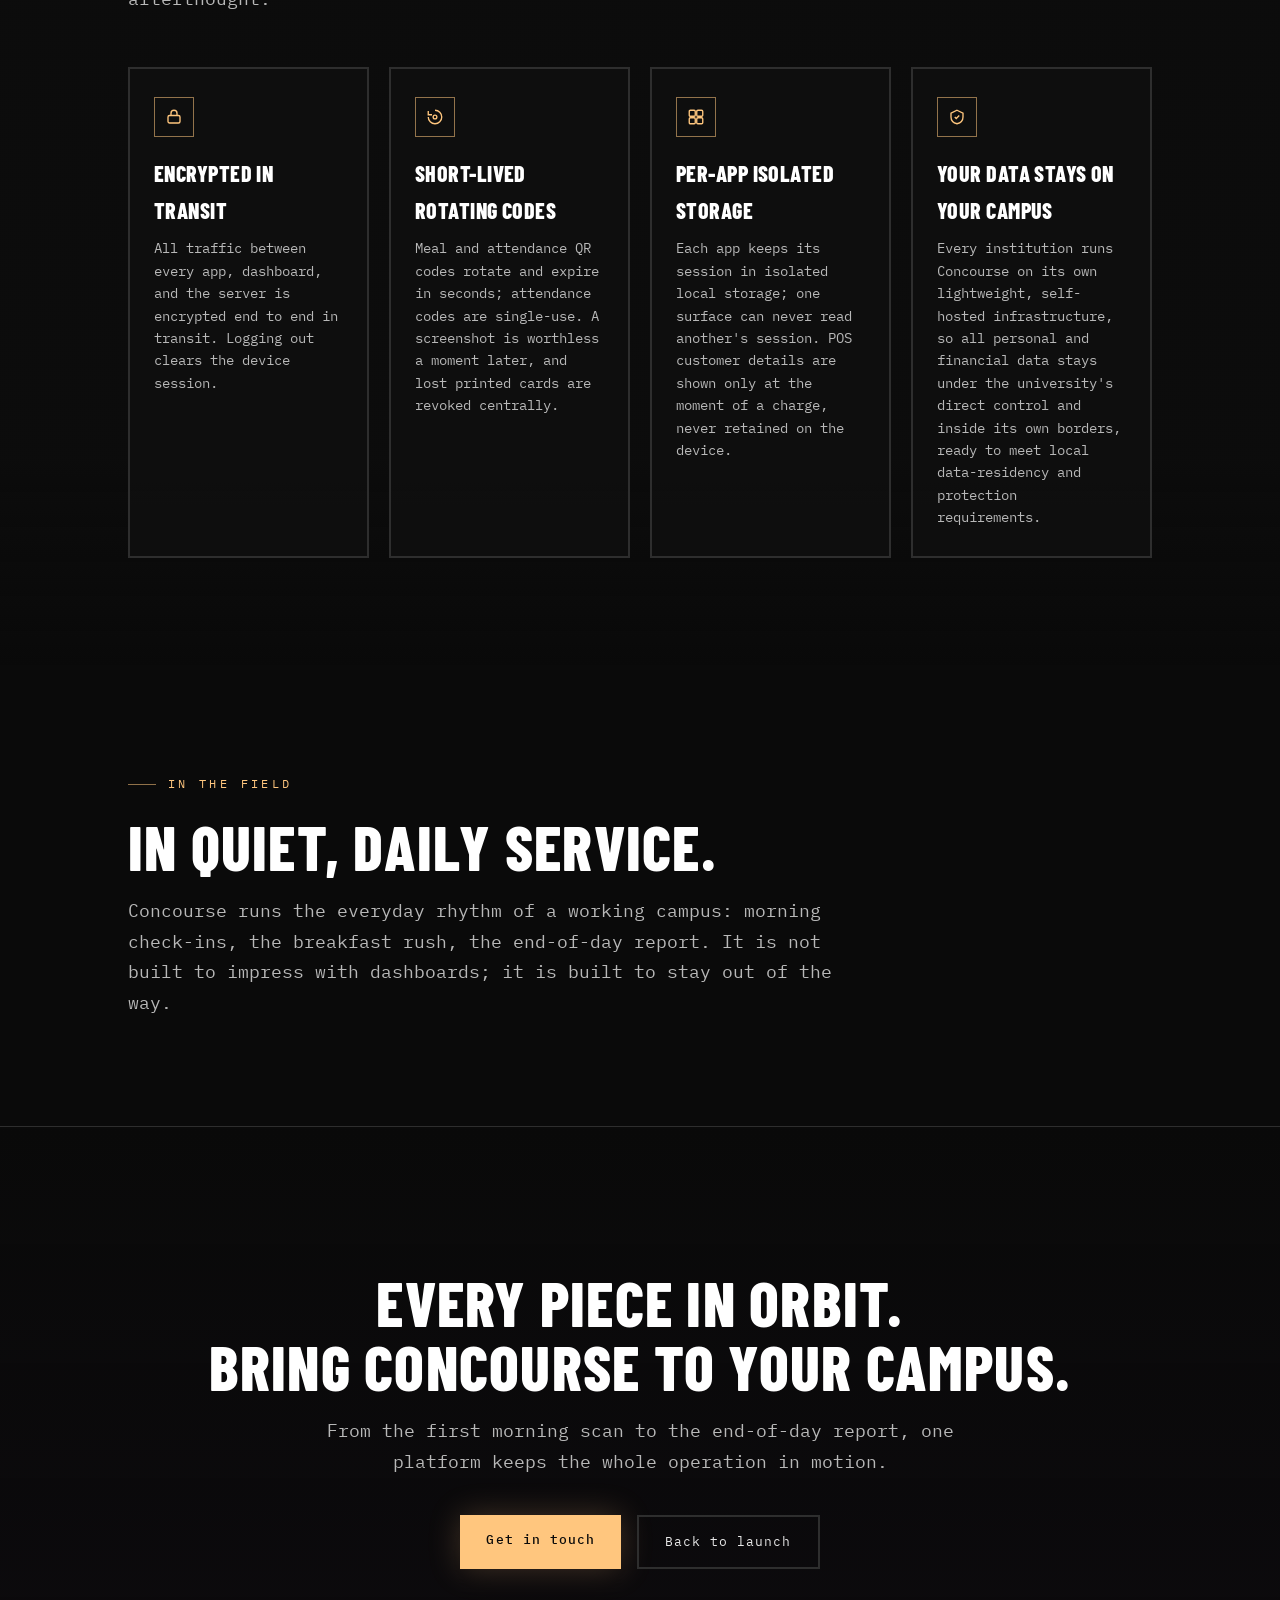
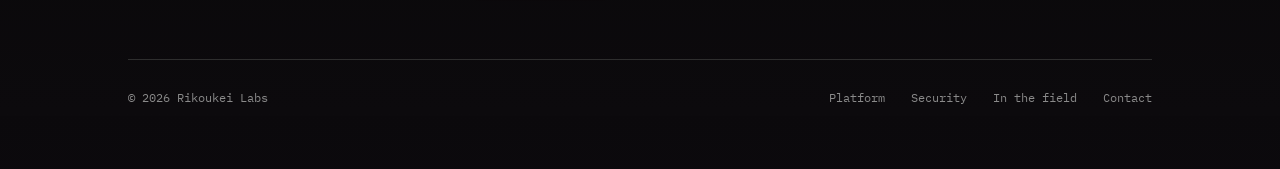
==== commit 38ceb763: "concourse site updates" ====
--- a/concourse/index.html
+++ b/concourse/index.html
@@ -973,7 +973,7 @@
             </div>
             <div>
               <div class="chip on">AUTO-REFRESH · 30s</div>
-              <div class="balance-line">Remaining today<br><b>24.50 SAR</b> <span style="color:var(--text-faint)">/ 40.00</span></div>
+              <div class="balance-line">Remaining today<br><b>24.50</b> <span style="color:var(--text-faint)">/ 40.00</span></div>
               <div class="meter"><i></i></div>
             </div>
           </div>
@@ -1028,19 +1028,20 @@
           <li><b>Scan or search.</b> Rotating and static printed codes both work; name search covers the code that won't scan.</li>
           <li><b>Balance check before charge</b>: name, role, program, and balance on screen; low-balance warnings, and hard blocks when funds run out.</li>
           <li><b>Quick amounts or keypad</b> (5 / 10 / 15 / 20), receipt after every charge, then straight back to scanning.</li>
+          <li><b>Runs in your currency.</b> Concourse settles in 20+ currencies out of the box, so balances, charges, and reports all read in the campus's own denomination.</li>
           <li><b>Live daily totals</b> with per-program breakdown, and a printable end-of-day PDF report. Every charge records the staff member who made it.</li>
         </ul>
       </div>
       <div class="s-visual reveal" style="--d:.15s">
         <div class="panel">
-          <div class="panel-title"><span>CHARGE · STUDENT · BALANCE 24.50 SAR</span><span class="ok">TILL 01</span></div>
+          <div class="panel-title"><span>CHARGE · STUDENT · BALANCE 24.50</span><span class="ok">TILL 01</span></div>
           <div class="keypad">
             <button class="gold">5</button><button class="gold">10</button><button class="gold">15</button><button class="gold">20</button>
             <button>1</button><button>2</button><button>3</button><button>⌫</button>
             <button>4</button><button>5</button><button>6</button><button>0</button>
             <button>7</button><button>8</button><button>9</button><button>.</button>
           </div>
-          <div class="pos-total"><span>TODAY · 213 charges</span><b>5,290.00 SAR</b></div>
+          <div class="pos-total"><span>TODAY · 213 charges</span><b>5,290.00</b></div>
         </div>
       </div>
     </div>
@@ -1084,7 +1085,7 @@
     <div class="inner">
       <div class="s-copy reveal">
         <div class="s-label"><span class="num">05</span> Diner Dashboard</div>
-        <h3>Every riyal, every hour, every program, in one view.</h3>
+        <h3>Every transaction, every hour, every program, in one view.</h3>
         <p class="s-desc">The diner's own control room: what's selling, who's running low, and how the week is really going.</p>
         <ul>
           <li><b>Real-time sales stats</b>: totals, unique customers, and average transaction at a glance.</li>
@@ -1152,7 +1153,7 @@
       <!-- Field-notes container temporarily removed (kept for later reference).
       <div class="field-notes reveal" style="--d:.3s">
         <div class="fn-title">FIELD NOTES · EARLY FIVE-DAY SAMPLE · FEB 2026</div>
-        <p class="fn-line">60,000+ SAR settled&ensp;·&ensp;2,400+ transactions&ensp;·&ensp;~400 active students&ensp;·&ensp;busiest hour 09:00</p>
+        <p class="fn-line">60,000+ settled&ensp;·&ensp;2,400+ transactions&ensp;·&ensp;~400 active students&ensp;·&ensp;busiest hour 09:00</p>
         <p class="fn-note">An early snapshot; the platform has been in continuous daily use since. Aggregate figures only: Concourse never exposes individual spending profiles.</p>
       </div>
       -->
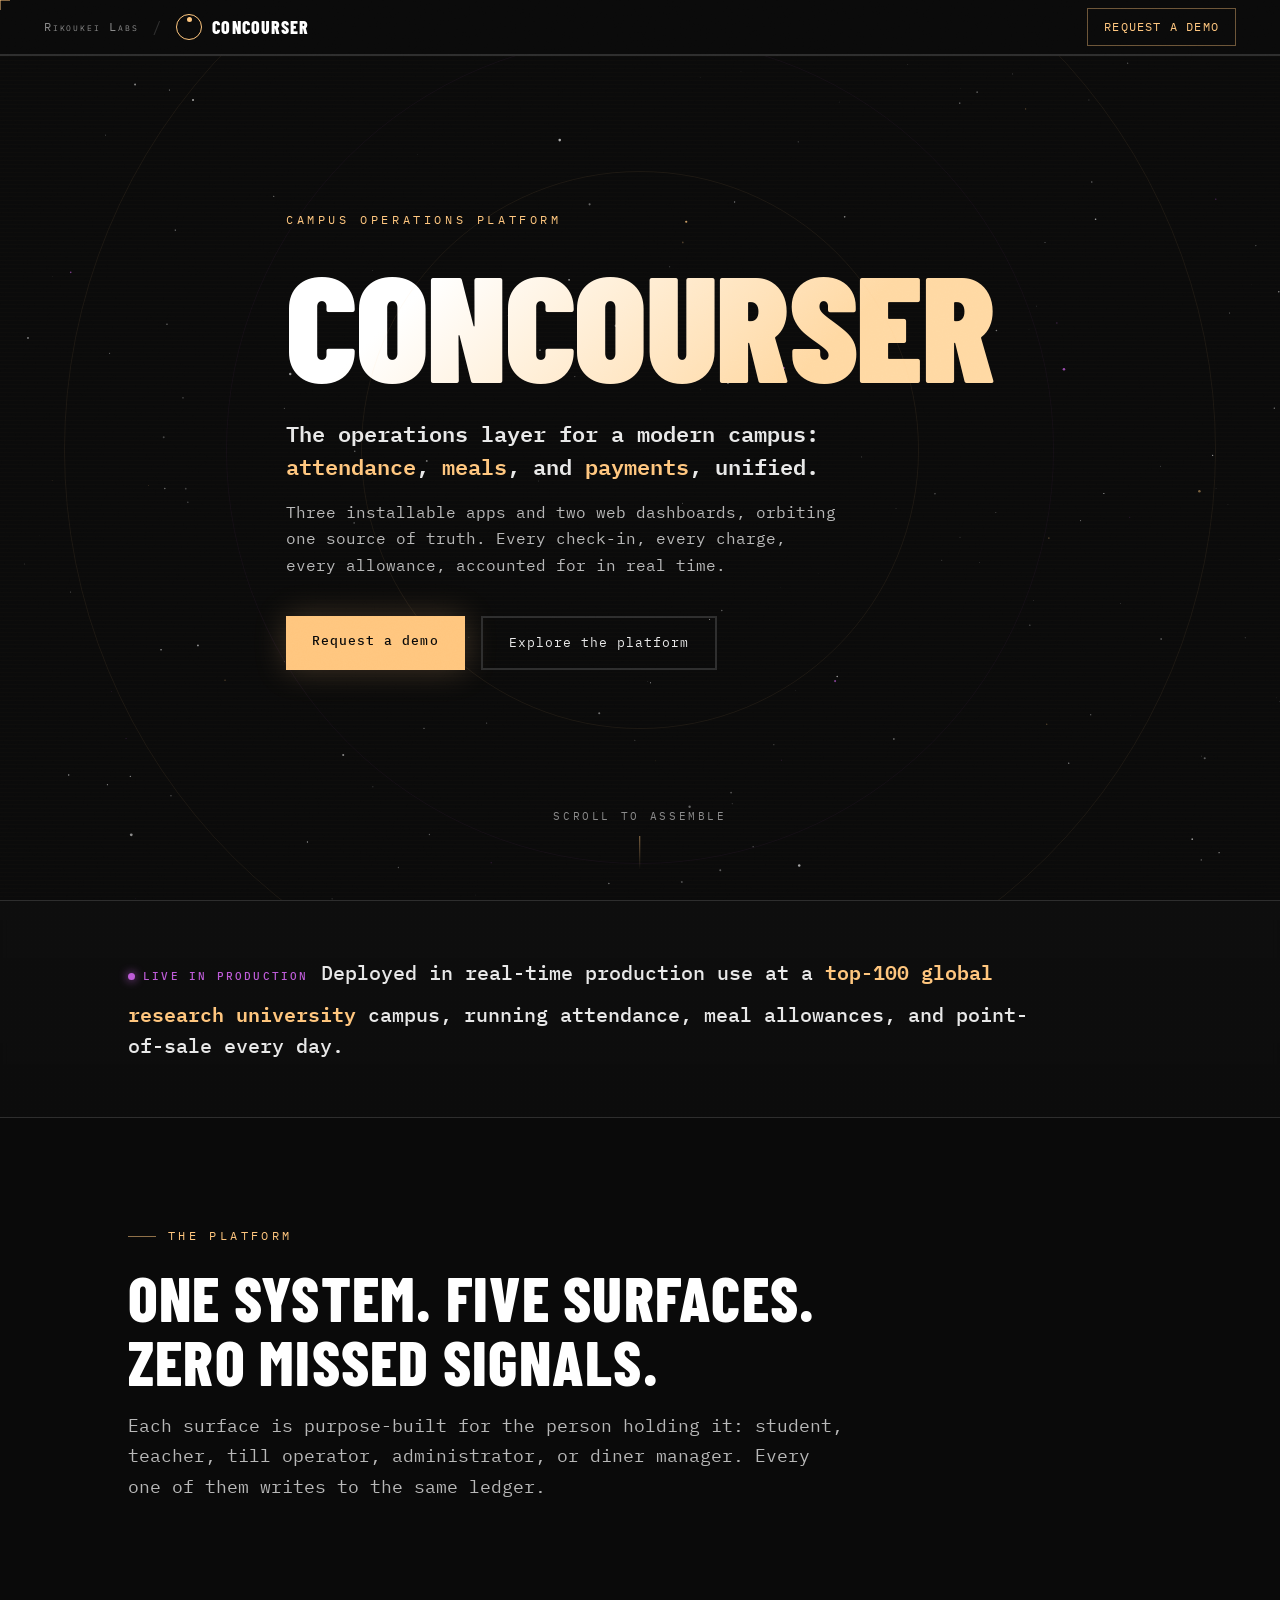
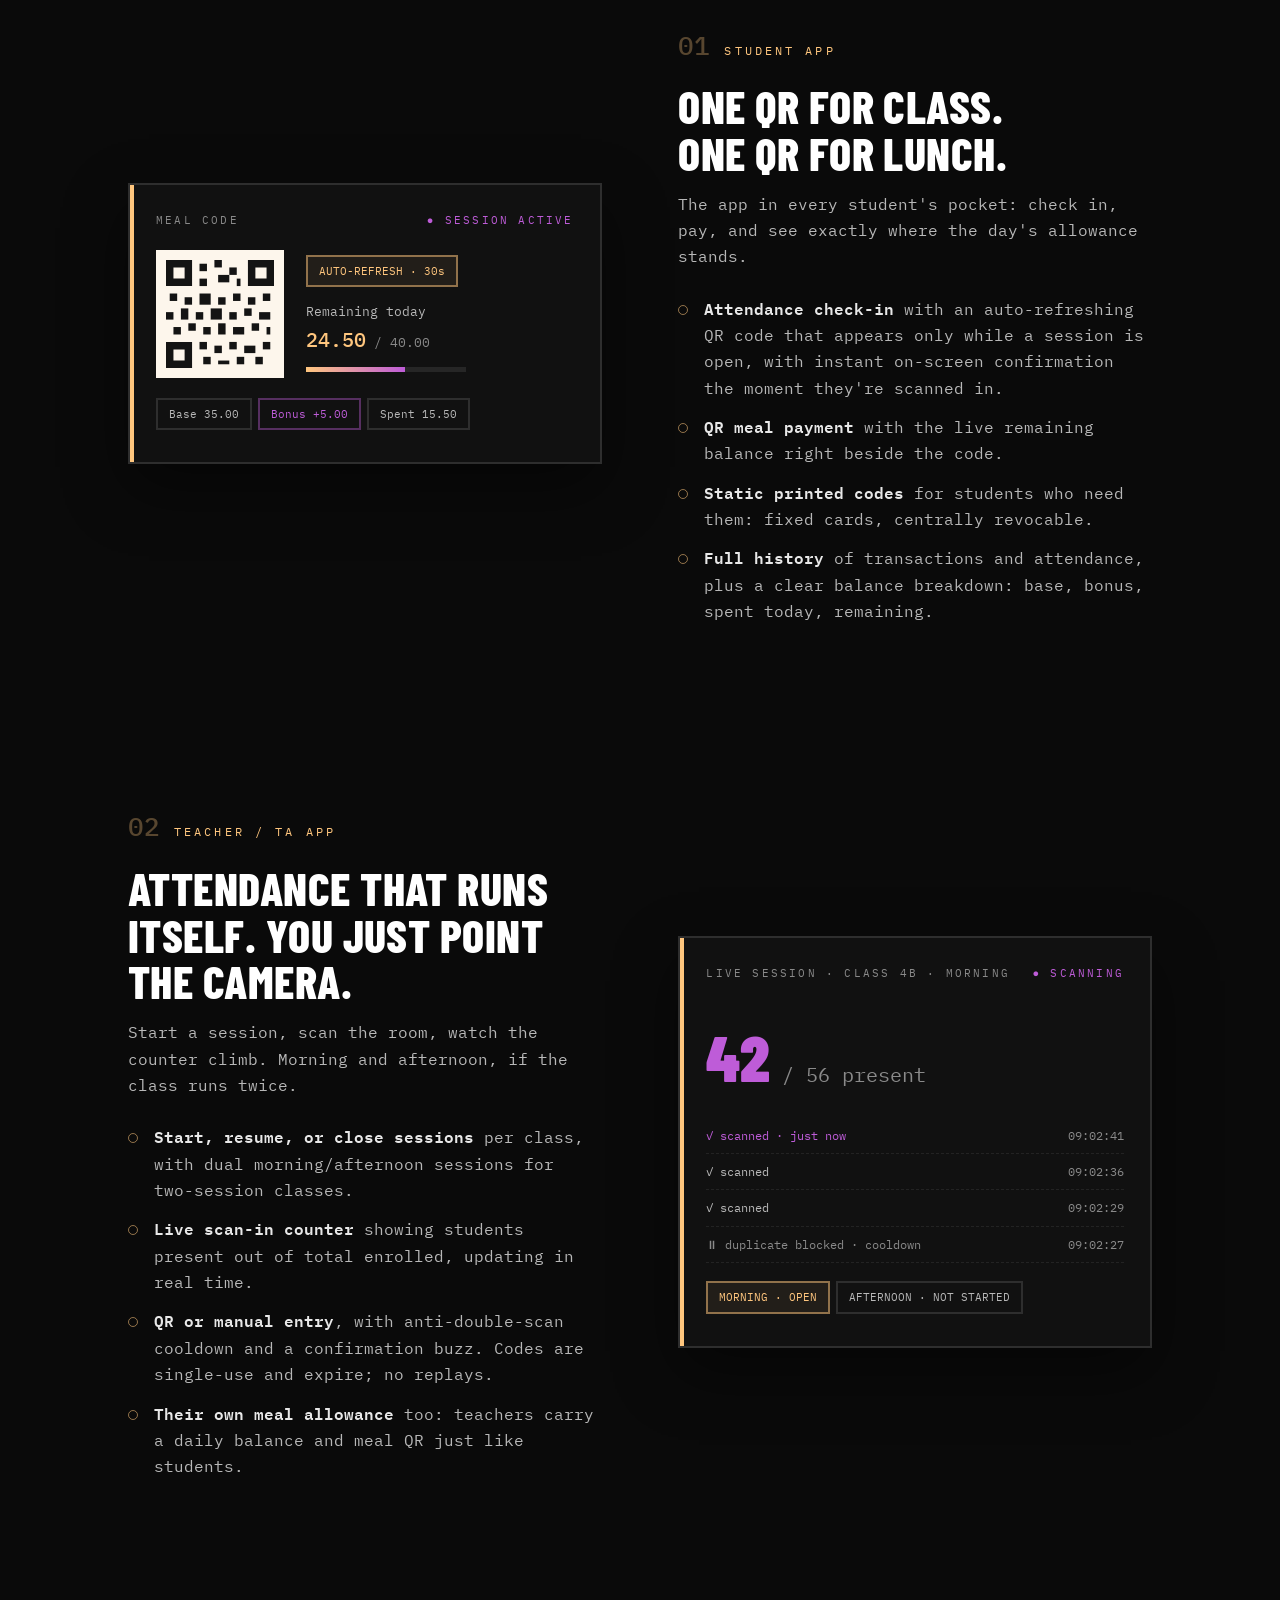
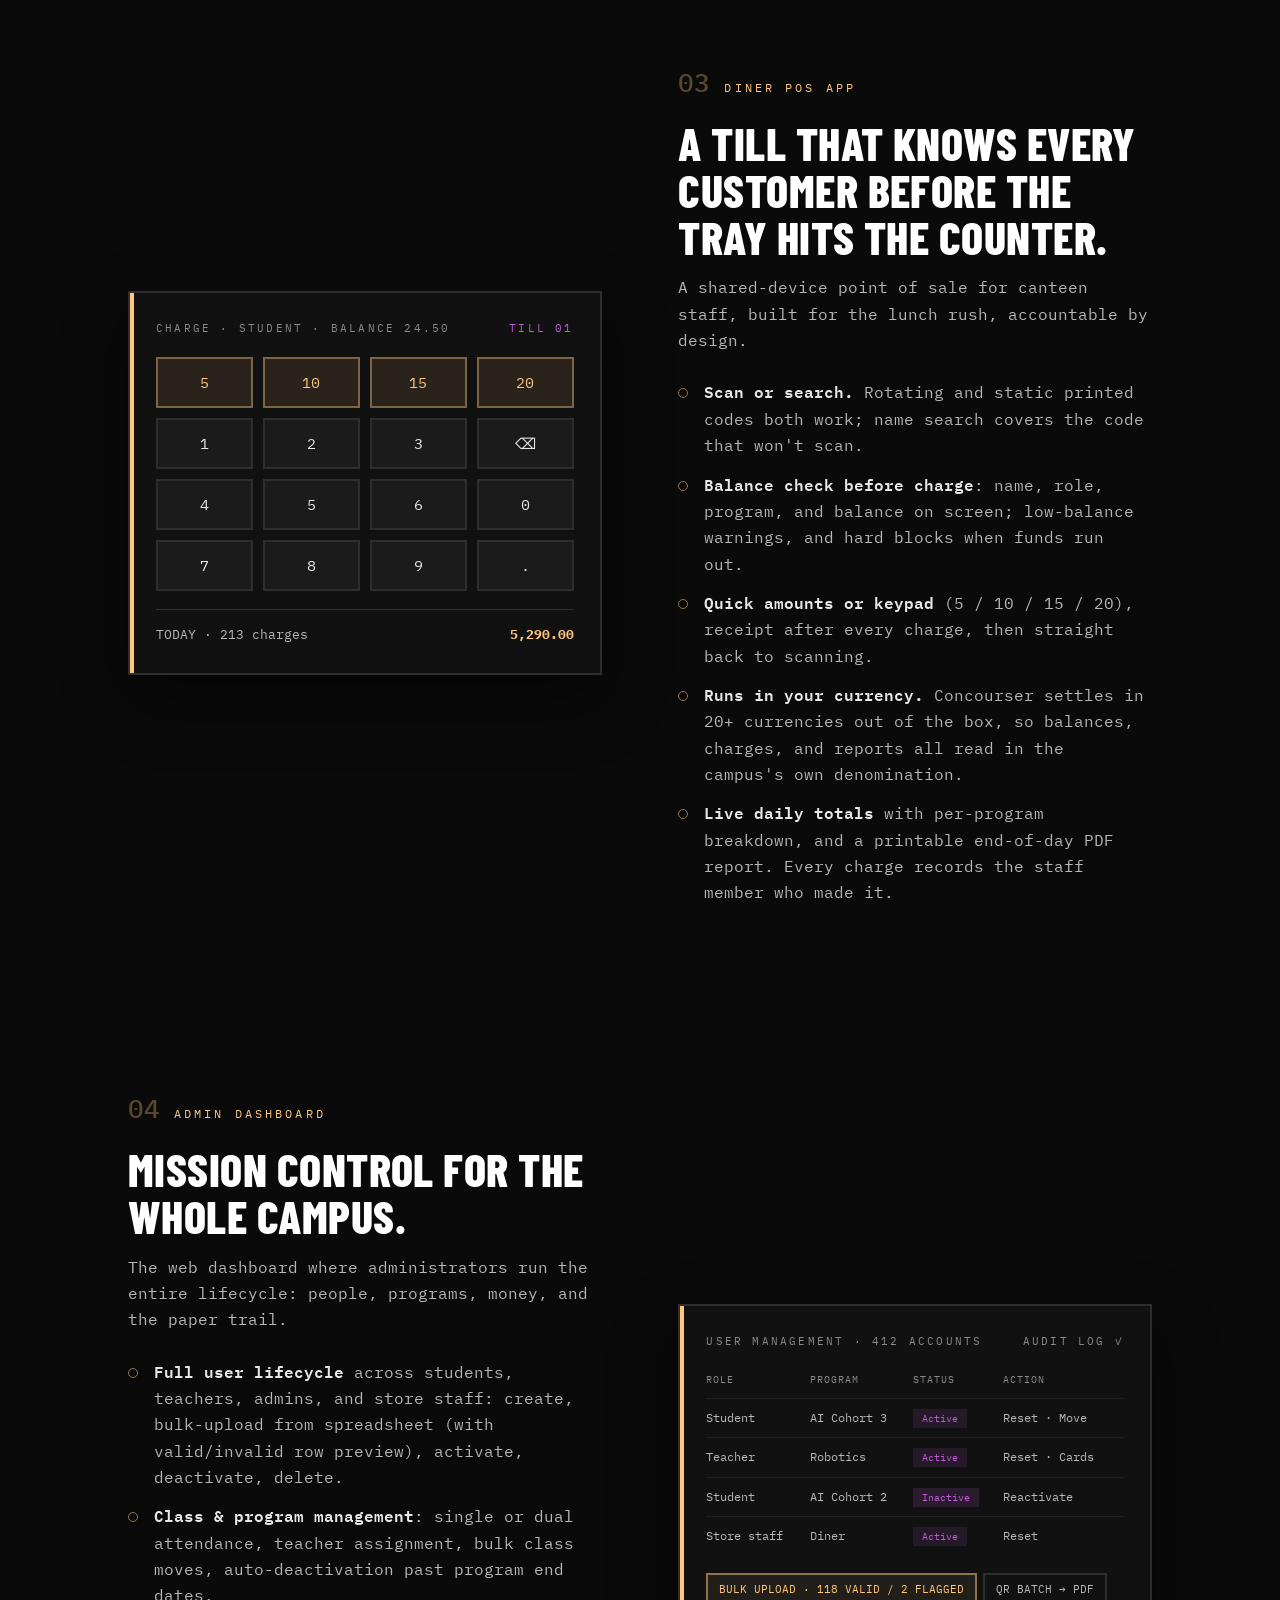
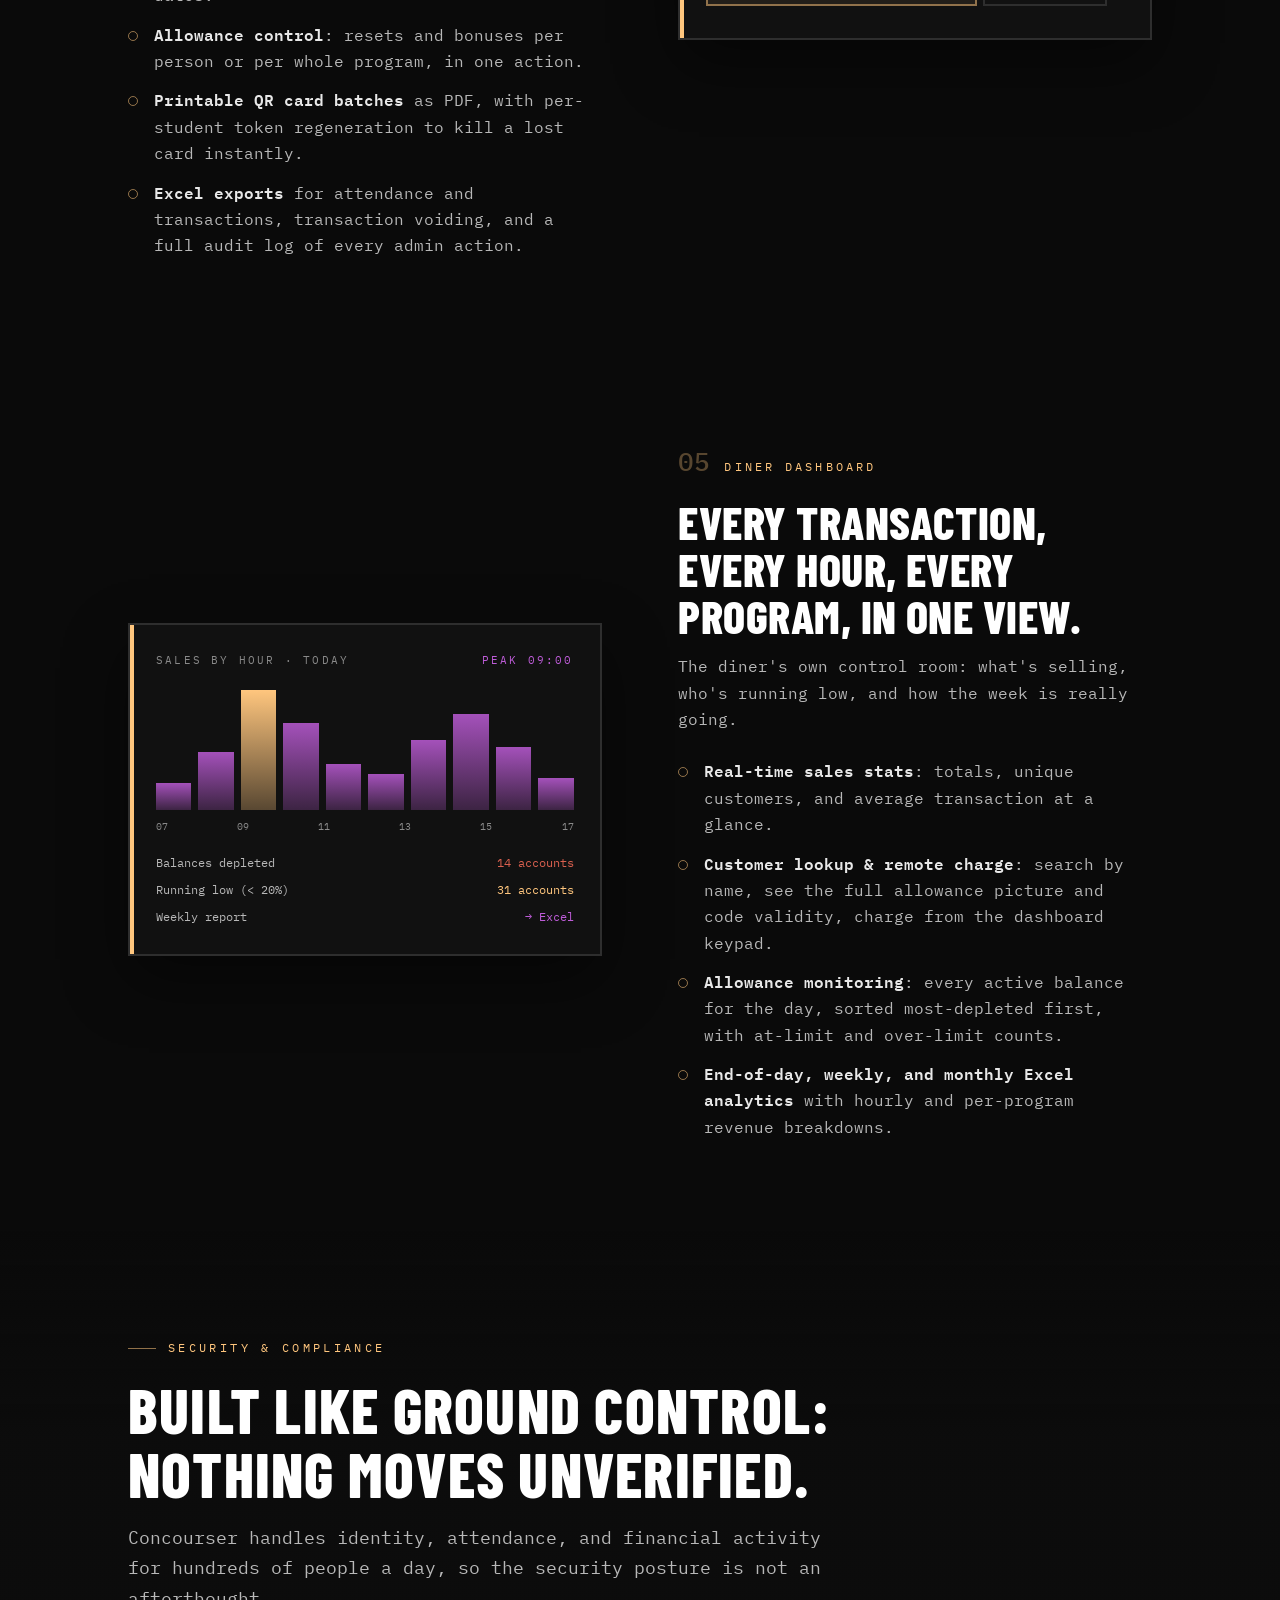
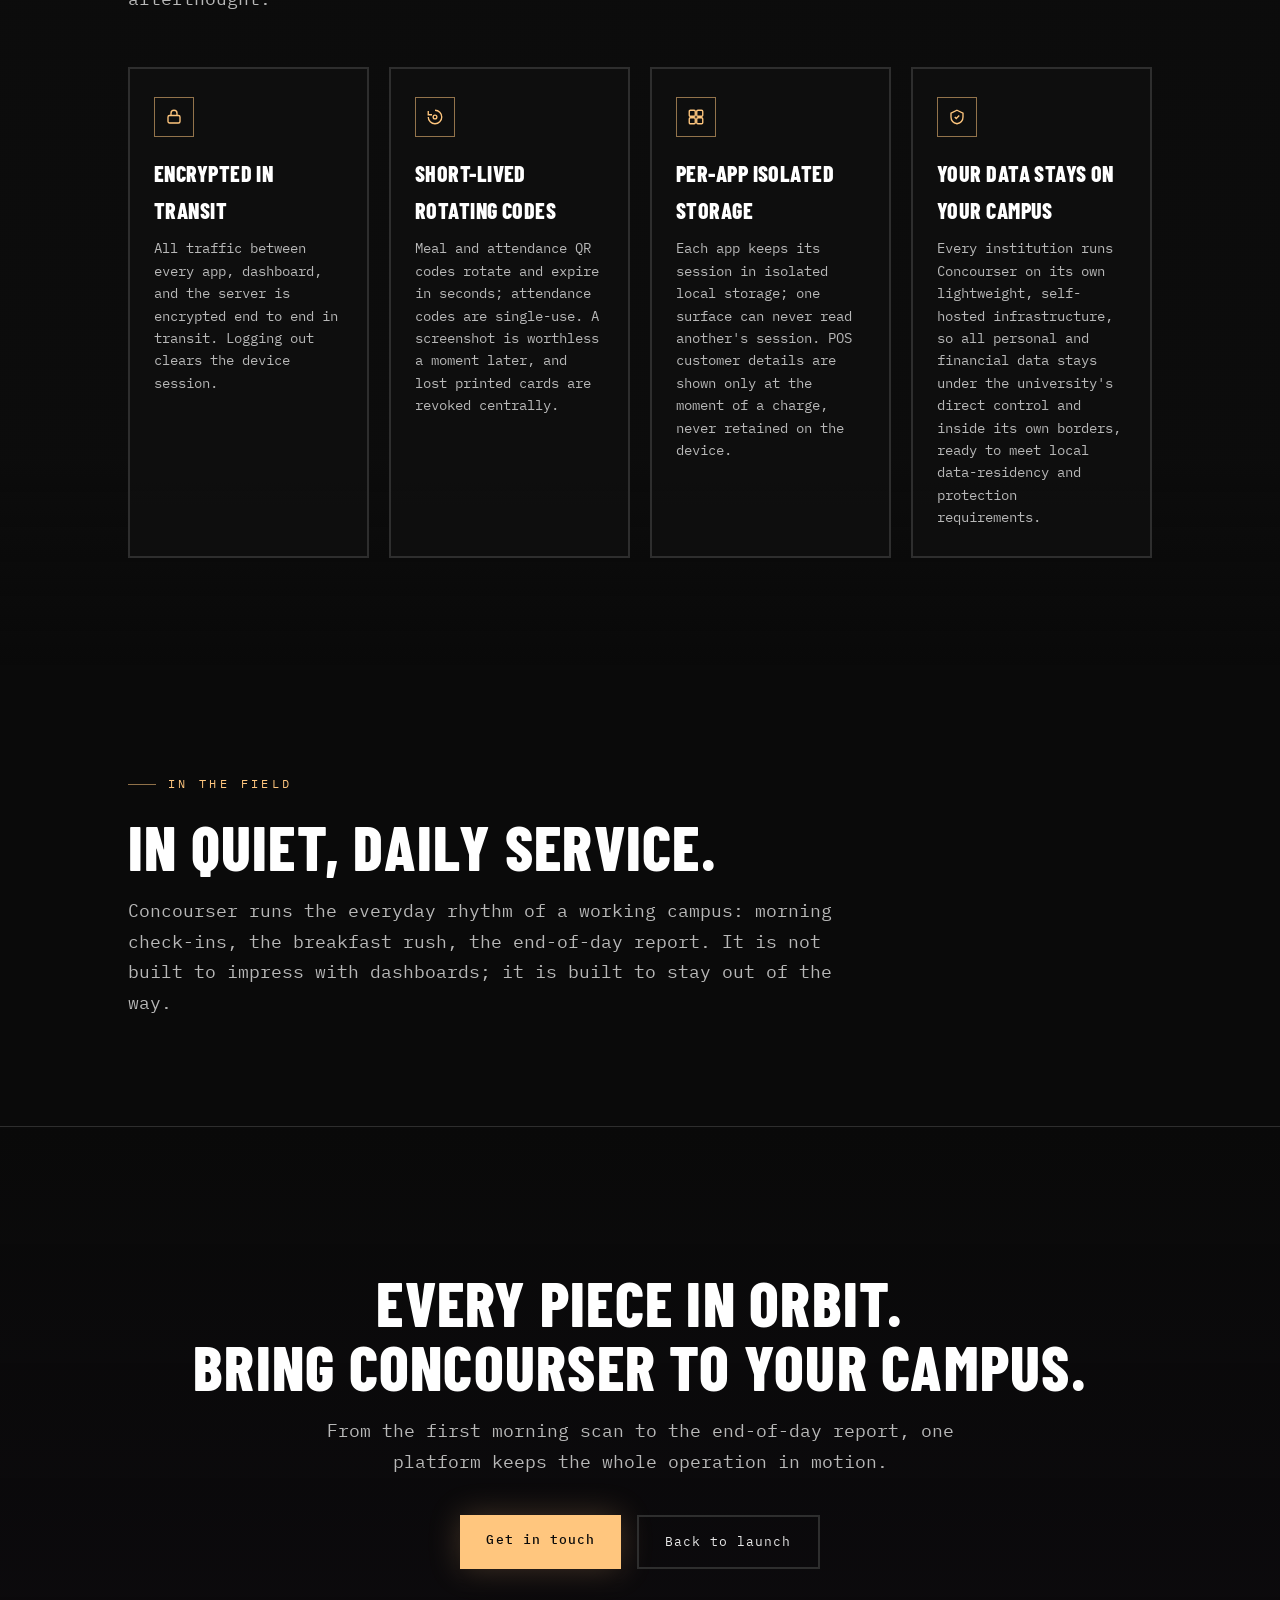
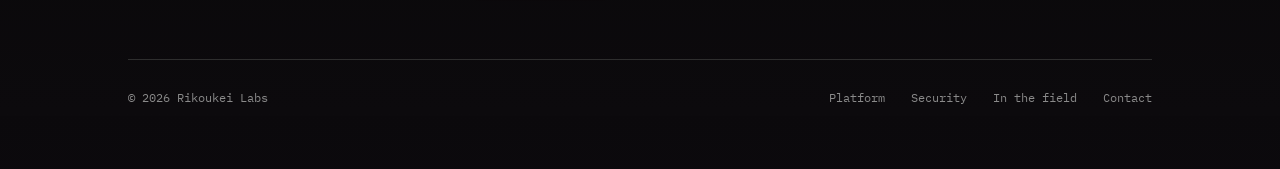
==== commit 8f9dcdd0: "update app name" ====
--- a/concourse/index.html
+++ b/concourse/index.html
@@ -3,8 +3,8 @@
 <head>
 <meta charset="UTF-8">
 <meta name="viewport" content="width=device-width, initial-scale=1.0">
-<title>Concourse | The operations layer for a modern campus</title>
-<meta name="description" content="Concourse unifies attendance, meal allowances, and point-of-sale for a modern campus. Three installable apps, two web dashboards, one operations layer.">
+<title>Concourser | The operations layer for a modern campus</title>
+<meta name="description" content="Concourser unifies attendance, meal allowances, and point-of-sale for a modern campus. Three installable apps, two web dashboards, one operations layer.">
 <link rel="preconnect" href="https://fonts.googleapis.com">
 <link rel="preconnect" href="https://fonts.gstatic.com" crossorigin>
 <link href="https://fonts.googleapis.com/css2?family=Barlow+Condensed:wght@700;800;900&family=IBM+Plex+Mono:wght@400;500;600;700&display=swap" rel="stylesheet">
@@ -831,12 +831,12 @@
   <span class="wring r2"></span>
   <span class="wring r1"></span>
   <span class="wdot"></span>
-  <span class="wlabel">// DOCKING : CONCOURSE</span>
+  <span class="wlabel">// DOCKING : Concourser</span>
 </div>
 
 <canvas id="starfield" aria-hidden="true"></canvas>
 
-<!-- Scroll-assembled orrery (the Concourse mark, piece by piece) -->
+<!-- Scroll-assembled orrery (the Concourser mark, piece by piece) -->
 <div id="orrery-wrap" aria-hidden="true">
   <svg id="orrery" viewBox="0 0 1600 1600" xmlns="http://www.w3.org/2000/svg" fill="transparent">
     <defs>
@@ -891,7 +891,7 @@
     <span class="crumb-sep">/</span>
     <a class="brand" href="#top">
       <span class="mark"></span>
-      <span class="brand-name">Concourse</span>
+      <span class="brand-name">Concourser</span>
     </a>
   </div>
   <a class="nav-cta" href="#contact">REQUEST A DEMO</a>
@@ -904,7 +904,7 @@
     <div class="orbits" aria-hidden="true"><span></span><span></span><span></span></div>
     <div class="inner">
       <div class="hero-badge reveal">CAMPUS OPERATIONS PLATFORM</div>
-      <h1 class="reveal" style="--d:.08s">Concourse</h1>
+      <h1 class="reveal" style="--d:.08s">Concourser</h1>
       <p class="tagline reveal" style="--d:.16s">The operations layer for a modern campus: <em>attendance</em>, <em>meals</em>, and <em>payments</em>, unified.</p>
       <p class="sub reveal" style="--d:.24s">Three installable apps and two web dashboards, orbiting one source of truth. Every check-in, every charge, every allowance, accounted for in real time.</p>
       <div class="hero-ctas reveal" style="--d:.32s">
@@ -1028,7 +1028,7 @@
           <li><b>Scan or search.</b> Rotating and static printed codes both work; name search covers the code that won't scan.</li>
           <li><b>Balance check before charge</b>: name, role, program, and balance on screen; low-balance warnings, and hard blocks when funds run out.</li>
           <li><b>Quick amounts or keypad</b> (5 / 10 / 15 / 20), receipt after every charge, then straight back to scanning.</li>
-          <li><b>Runs in your currency.</b> Concourse settles in 20+ currencies out of the box, so balances, charges, and reports all read in the campus's own denomination.</li>
+          <li><b>Runs in your currency.</b> Concourser settles in 20+ currencies out of the box, so balances, charges, and reports all read in the campus's own denomination.</li>
           <li><b>Live daily totals</b> with per-program breakdown, and a printable end-of-day PDF report. Every charge records the staff member who made it.</li>
         </ul>
       </div>
@@ -1118,7 +1118,7 @@
     <div class="inner">
       <div class="eyebrow reveal">Security &amp; compliance</div>
       <h2 class="reveal" style="--d:.1s">Built like ground control:<br>nothing moves unverified.</h2>
-      <p class="lede reveal" style="--d:.2s">Concourse handles identity, attendance, and financial activity for hundreds of people a day, so the security posture is not an afterthought.</p>
+      <p class="lede reveal" style="--d:.2s">Concourser handles identity, attendance, and financial activity for hundreds of people a day, so the security posture is not an afterthought.</p>
       <div class="sec-grid">
         <div class="sec-card reveal">
           <div class="ico"><svg width="18" height="18" viewBox="0 0 24 24" fill="none" stroke="currentColor" stroke-width="1.8"><rect x="4" y="10" width="16" height="10" rx="2"/><path d="M8 10V7a4 4 0 0 1 8 0v3"/></svg></div>
@@ -1138,7 +1138,7 @@
         <div class="sec-card reveal" style="--d:.3s">
           <div class="ico"><svg width="18" height="18" viewBox="0 0 24 24" fill="none" stroke="currentColor" stroke-width="1.8"><path d="M12 3l8 4v5c0 5-3.5 8-8 9-4.5-1-8-4-8-9V7z"/><path d="M9 12l2 2 4-4"/></svg></div>
           <h4>Your data stays on your campus</h4>
-          <p>Every institution runs Concourse on its own lightweight, self-hosted infrastructure, so all personal and financial data stays under the university's direct control and inside its own borders, ready to meet local data-residency and protection requirements.</p>
+          <p>Every institution runs Concourser on its own lightweight, self-hosted infrastructure, so all personal and financial data stays under the university's direct control and inside its own borders, ready to meet local data-residency and protection requirements.</p>
         </div>
       </div>
     </div>
@@ -1149,12 +1149,12 @@
     <div class="inner">
       <div class="eyebrow reveal">In the field</div>
       <h2 class="reveal" style="--d:.1s">In quiet, daily service.</h2>
-      <p class="lede reveal" style="--d:.2s">Concourse runs the everyday rhythm of a working campus: morning check-ins, the breakfast rush, the end-of-day report. It is not built to impress with dashboards; it is built to stay out of the way.</p>
+      <p class="lede reveal" style="--d:.2s">Concourser runs the everyday rhythm of a working campus: morning check-ins, the breakfast rush, the end-of-day report. It is not built to impress with dashboards; it is built to stay out of the way.</p>
       <!-- Field-notes container temporarily removed (kept for later reference).
       <div class="field-notes reveal" style="--d:.3s">
         <div class="fn-title">FIELD NOTES · EARLY FIVE-DAY SAMPLE · FEB 2026</div>
         <p class="fn-line">60,000+ settled&ensp;·&ensp;2,400+ transactions&ensp;·&ensp;~400 active students&ensp;·&ensp;busiest hour 09:00</p>
-        <p class="fn-note">An early snapshot; the platform has been in continuous daily use since. Aggregate figures only: Concourse never exposes individual spending profiles.</p>
+        <p class="fn-note">An early snapshot; the platform has been in continuous daily use since. Aggregate figures only: Concourser never exposes individual spending profiles.</p>
       </div>
       -->
     </div>
@@ -1163,10 +1163,10 @@
   <!-- ============ CLOSING / FOOTER ============ -->
   <section class="closing" id="contact">
     <div class="inner">
-      <h2 class="reveal" style="--d:.18s">Every piece in orbit.<br>Bring Concourse to your campus.</h2>
+      <h2 class="reveal" style="--d:.18s">Every piece in orbit.<br>Bring Concourser to your campus.</h2>
       <p class="lede reveal" style="--d:.26s">From the first morning scan to the end-of-day report, one platform keeps the whole operation in motion.</p>
       <div class="hero-ctas reveal" style="--d:.34s">
-        <a class="btn btn-primary" href="mailto:contact@rikoukeilabs.com?subject=Concourse%20demo%20request">Get in touch</a>
+        <a class="btn btn-primary" href="mailto:contact@rikoukeilabs.com?subject=Concourser%20demo%20request">Get in touch</a>
         <a class="btn btn-ghost" href="#top">Back to launch</a>
       </div>
 
